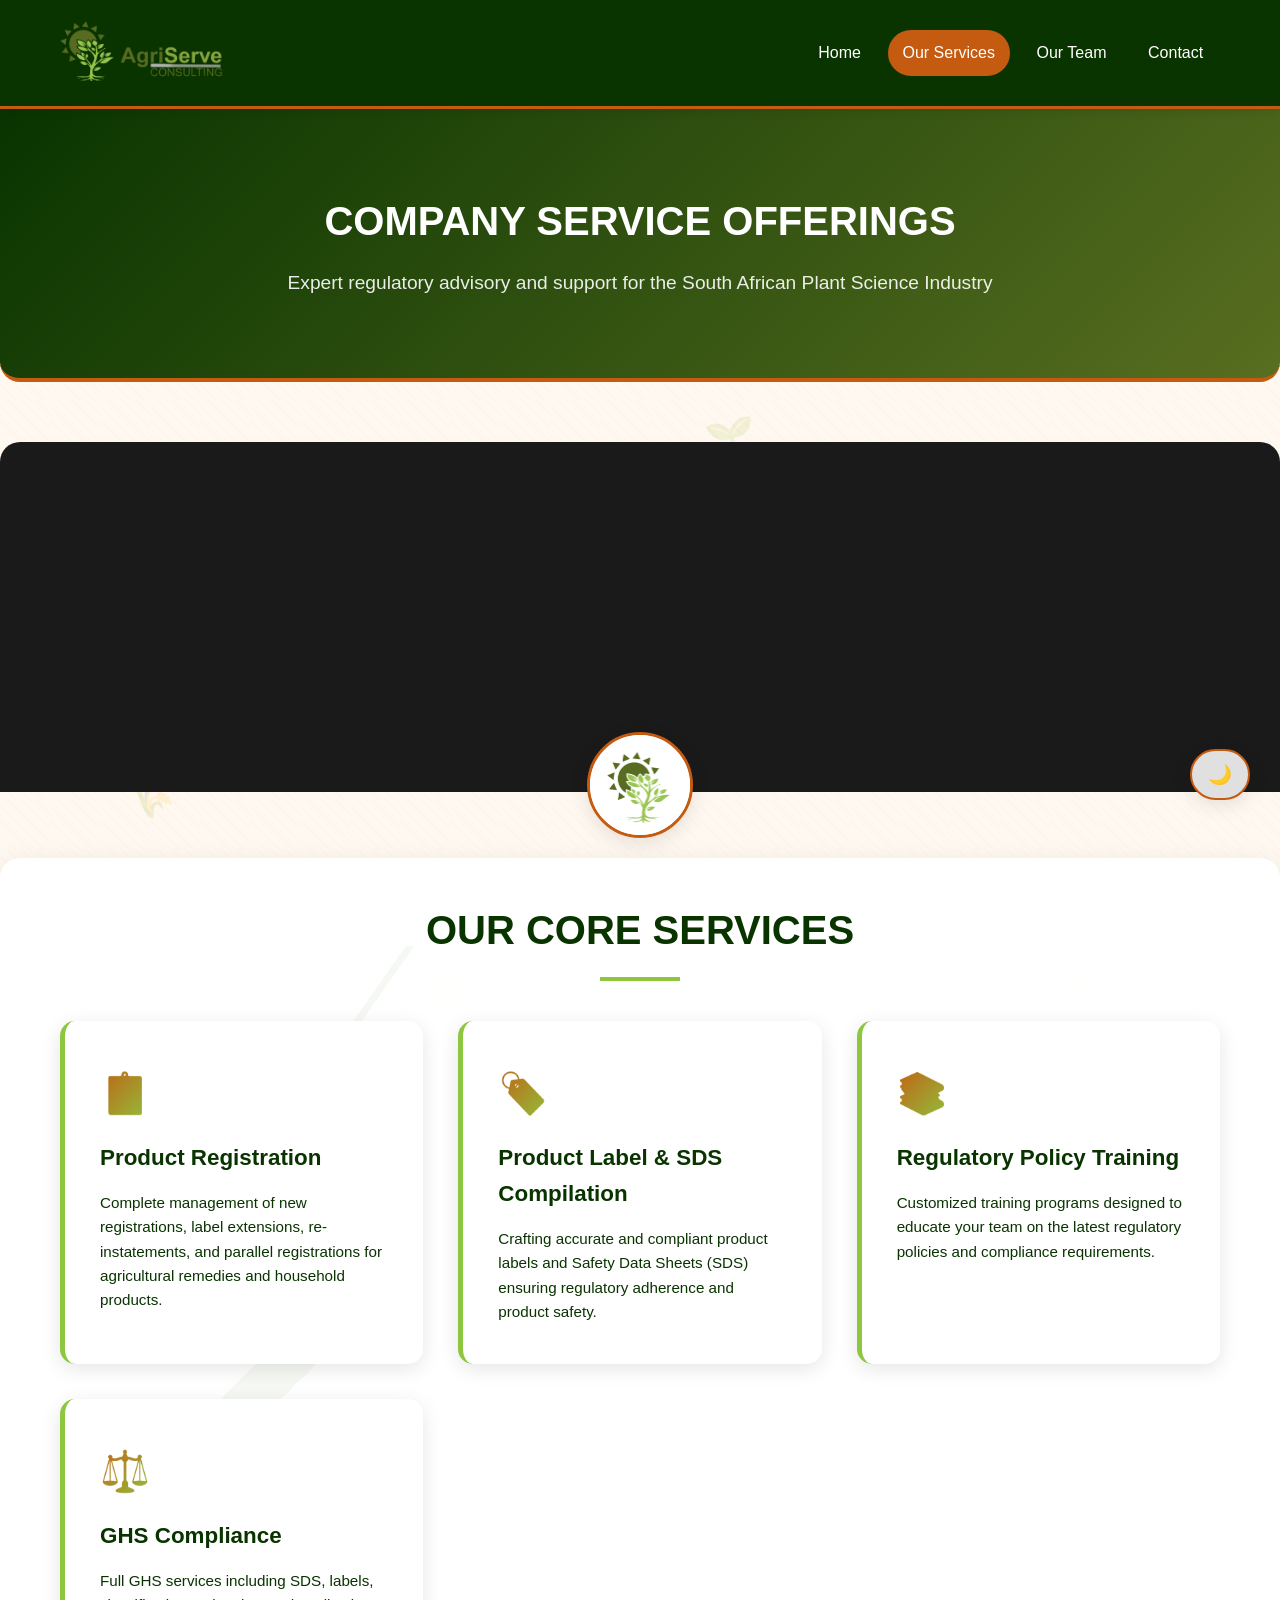
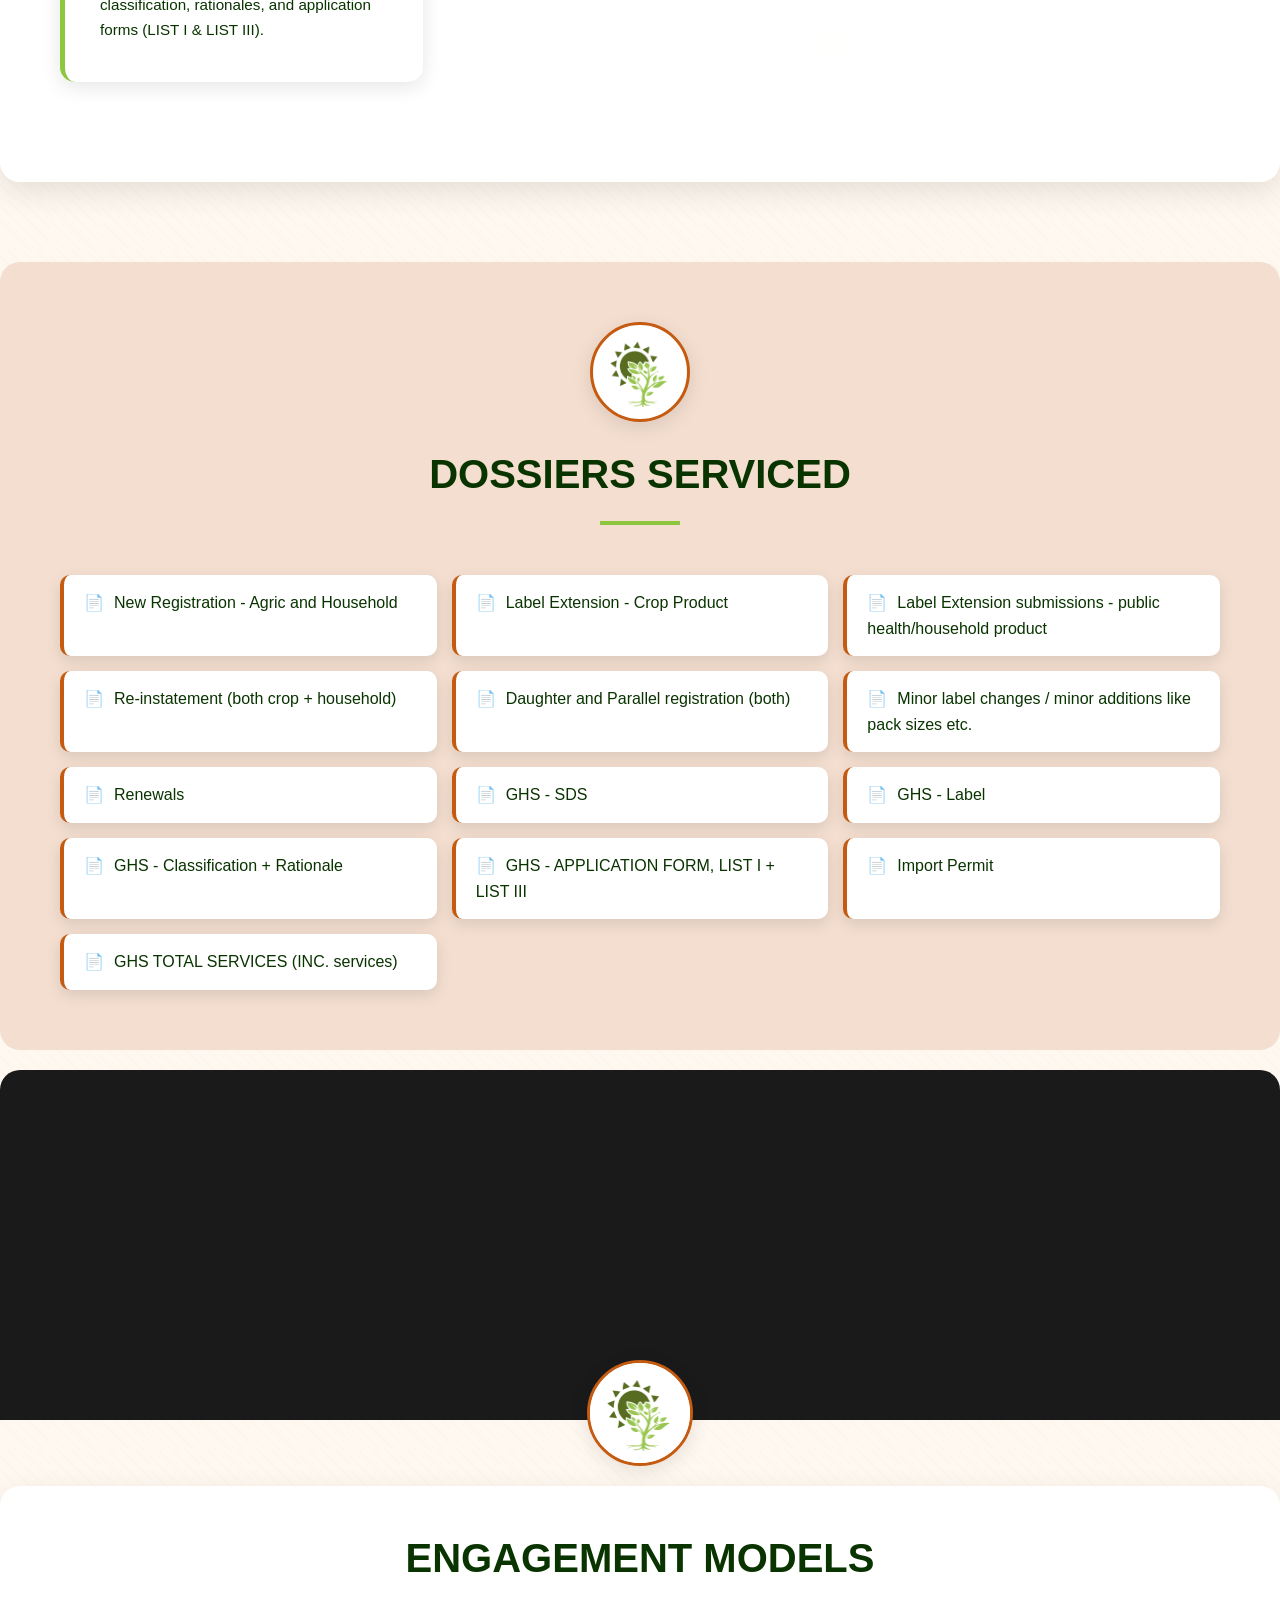
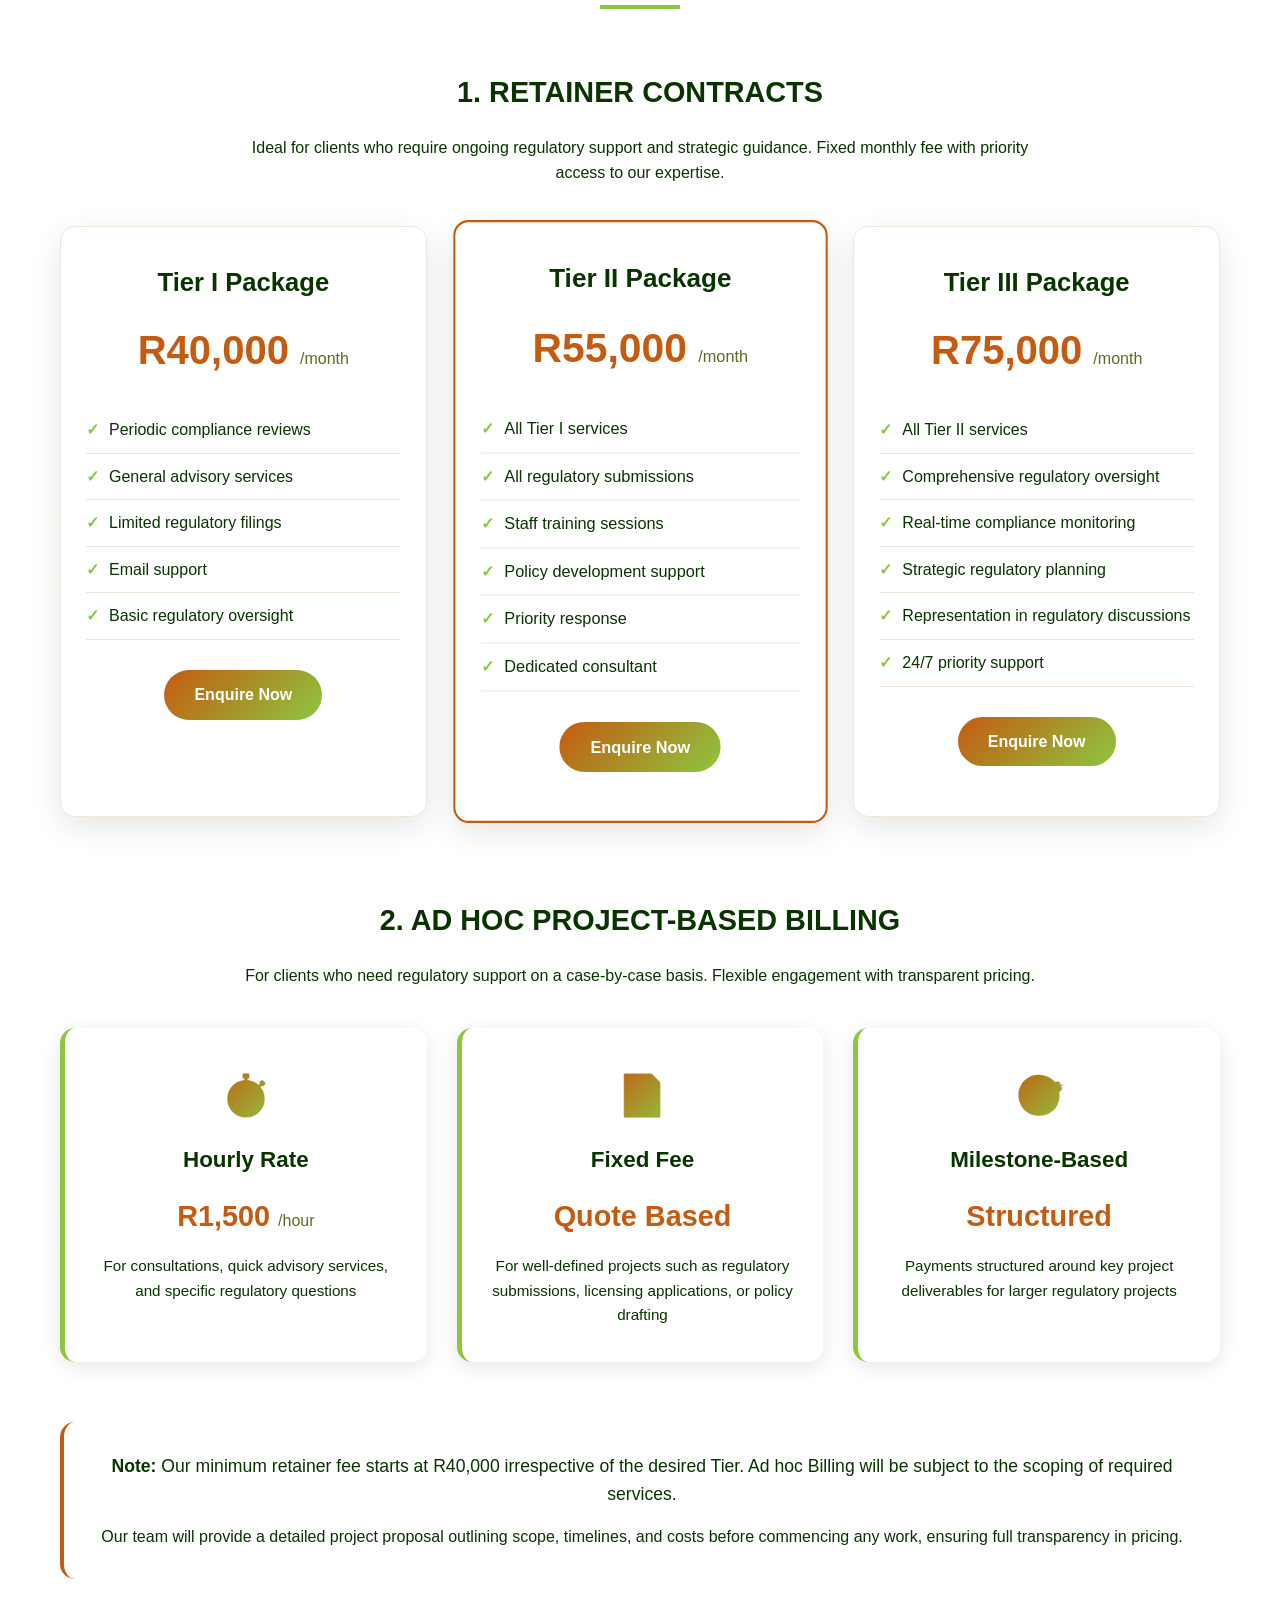
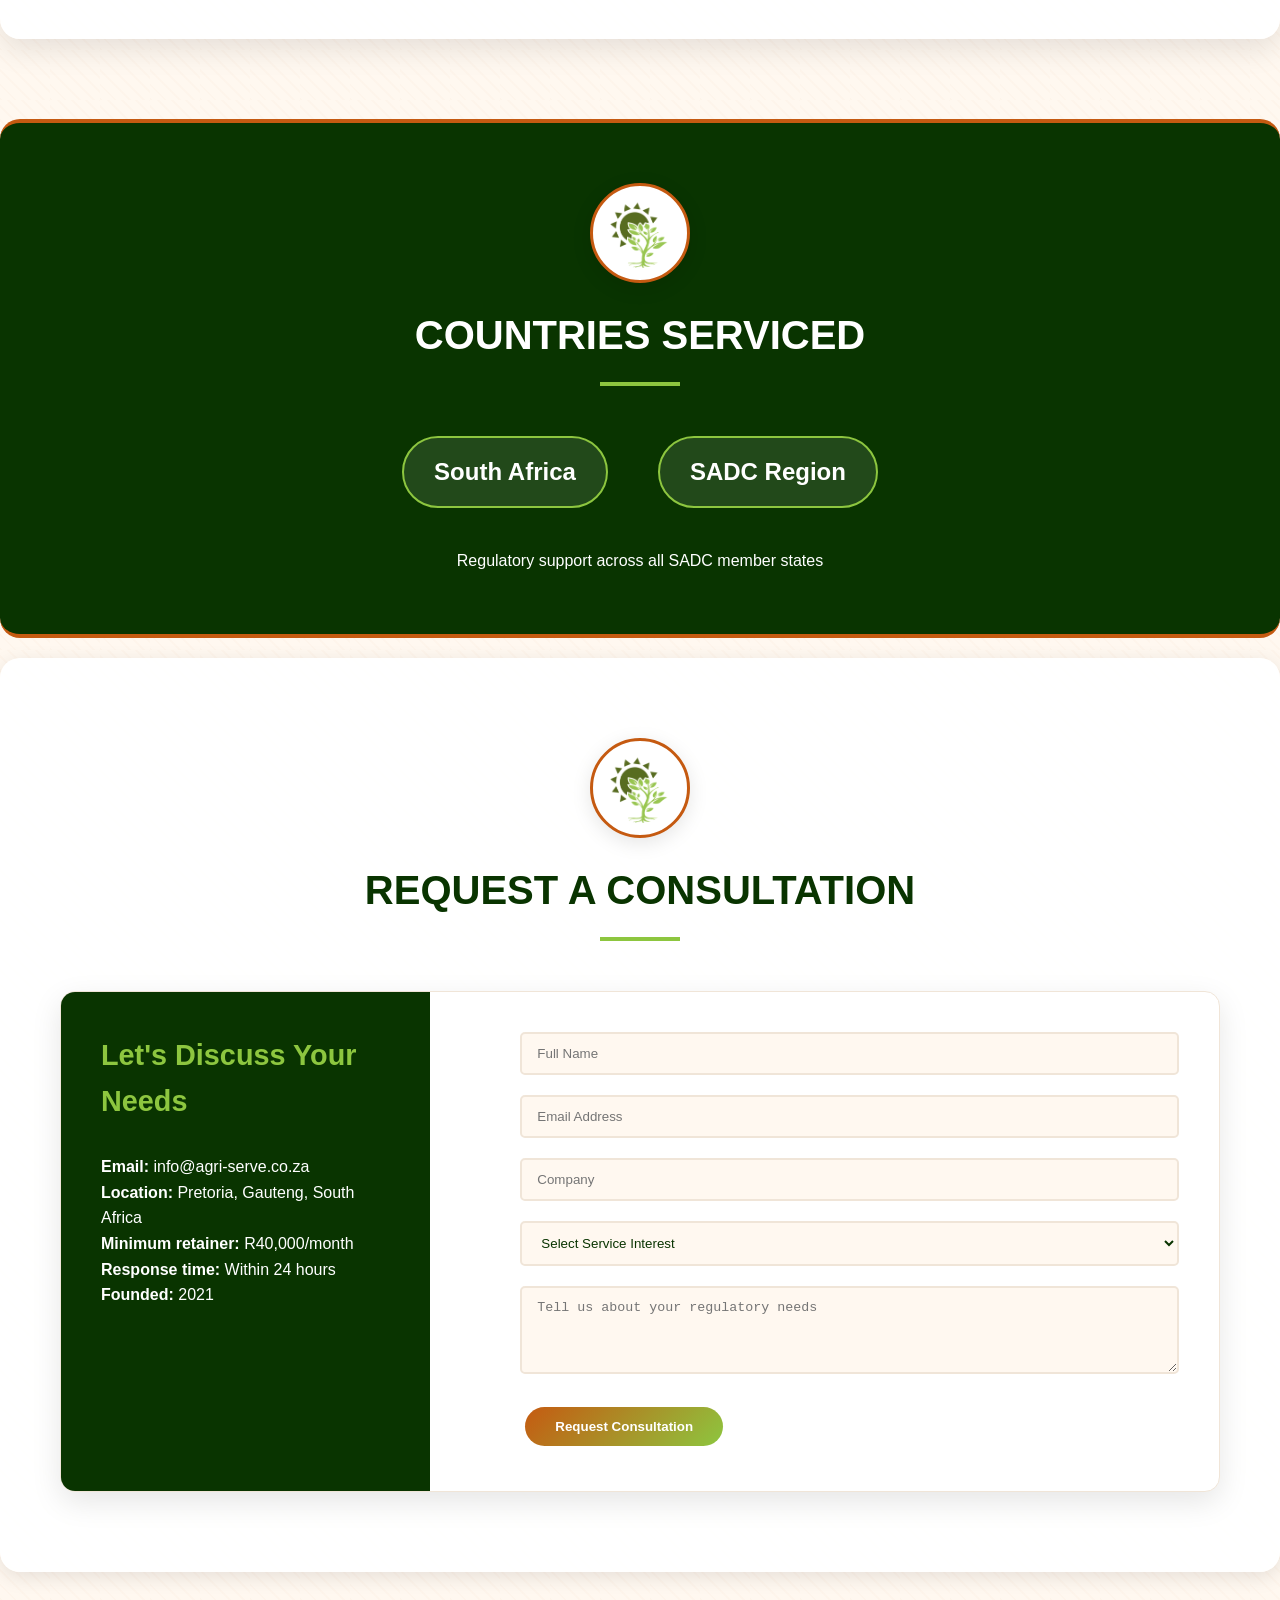
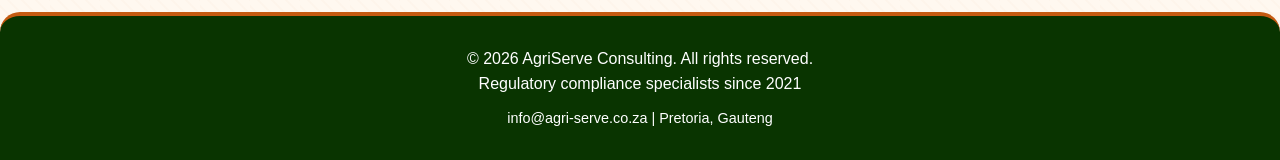
==== services.html @ b2213d3a "- Added _autoresponse field to contact forms on index.html and services.html - Clients receive immed" ====
<!DOCTYPE html>
<html lang="en">
<head>
    <meta charset="UTF-8">
    <meta name="viewport" content="width=device-width, initial-scale=1.0, maximum-scale=5.0, user-scalable=yes">
    <title>AgriServe Consulting - Regulatory Services</title>
    <link rel="stylesheet" href="style.css">
    <style>
        .pricing-card {
            background: var(--card-bg);
            border-radius: 15px;
            padding: 35px 25px;
            text-align: center;
            box-shadow: 0 10px 30px var(--shadow-color);
            transition: all 0.3s ease;
            border: 1px solid var(--border-light);
            height: 100%;
            position: relative;
            overflow: hidden;
        }
        
        .pricing-card::before {
            content: '';
            position: absolute;
            top: 0;
            left: 0;
            right: 0;
            height: 4px;
            background: linear-gradient(90deg, #C55A11, #8DC63F, #586E20);
            transform: scaleX(0);
            transition: transform 0.5s ease;
        }
        
        .pricing-card:hover {
            transform: translateY(-8px);
            box-shadow: 0 20px 40px rgba(0,0,0,0.15);
        }
        
        .pricing-card:hover::before {
            transform: scaleX(1);
        }
        
        .pricing-card.featured {
            border: 2px solid #C55A11;
            transform: scale(1.02);
        }
        
        .pricing-card h3 {
            color: var(--text-primary);
            font-size: 1.6rem;
            margin-bottom: 15px;
        }
        
        .price {
            font-size: 2.5rem;
            color: #C55A11;
            font-weight: bold;
            margin-bottom: 20px;
        }
        
        .price small {
            font-size: 1rem;
            color: var(--text-secondary);
            font-weight: normal;
        }
        
        .features {
            list-style: none;
            margin: 25px 0;
            text-align: left;
        }
        
        .features li {
            padding: 10px 0;
            border-bottom: 1px solid var(--border-light);
            color: var(--text-primary);
        }
        
        .features li:before {
            content: "✓";
            color: #8DC63F;
            font-weight: bold;
            margin-right: 10px;
        }
        
        .dossiers-container {
            background: #F3DECF;
            padding: 60px 0;
        }
        
        .dossiers-list {
            display: grid;
            grid-template-columns: repeat(auto-fit, minmax(300px, 1fr));
            gap: 15px;
            list-style: none;
            margin-top: 30px;
        }
        
        .dossiers-list li {
            padding: 15px 20px;
            background: var(--bg-card);
            color: var(--text-primary);
            border-radius: 10px;
            box-shadow: 0 5px 15px var(--shadow-color);
            border-left: 4px solid #C55A11;
            transition: all 0.3s ease;
        }
        
        .dossiers-list li:hover {
            transform: translateX(5px);
            border-left-width: 6px;
        }
        
        .dossiers-list li:before {
            content: "📄";
            margin-right: 10px;
        }
        
        @media (max-width: 768px) {
            .pricing-card.featured {
                transform: none;
                margin: 15px 0;
            }
            
            .pricing-card {
                padding: 25px 20px;
                margin-bottom: 15px;
            }
            
            .price {
                font-size: 2rem;
            }
            
            .dossiers-list {
                grid-template-columns: 1fr;
            }
            
            .dossiers-list li {
                padding: 12px 15px;
            }
        }
    </style>
</head>
<body>
    <!-- FLOATING ICONS BACKGROUND -->
    <div class="floating-icon-bg">
        <div class="floating-icon-item"></div>
        <div class="floating-icon-item"></div>
        <div class="floating-icon-item"></div>
        <div class="floating-icon-item"></div>
        <div class="floating-icon-item"></div>
        <div class="floating-icon-item"></div>
        <div class="floating-icon-item"></div>
        <div class="floating-icon-item"></div>
        <div class="floating-icon-item"></div>
        <div class="floating-icon-item"></div>
        <div class="floating-icon-item"></div>
        <div class="floating-icon-item"></div>
        <div class="floating-icon-item"></div>
        <div class="floating-icon-item"></div>
        <div class="floating-icon-item"></div>
    </div>

    <!-- Navigation Bar -->
    <nav class="navbar" id="mainNavbar">
        <div class="container">
            <div class="logo-container">
                <div class="logo-full">
                    <img src="Screenshot 2026-03-10 100855.png" alt="AgriServe Consulting Logo">
                </div>
                <div class="logo-condensed">
                    <span class="logo-text">AgriServe</span>
                </div>
            </div>
            <ul class="nav-links">
                <li><a href="index.html">Home</a></li>
                <li><a href="services.html" class="active">Our Services</a></li>
                <li><a href="index.html#team">Our Team</a></li>
                <li><a href="#contact">Contact</a></li>
            </ul>
        </div>
    </nav>

    <!-- Page Header -->
    <section class="page-header">
        <div class="container">
            <h1>COMPANY SERVICE OFFERINGS</h1>
            <p>Expert regulatory advisory and support for the South African Plant Science Industry</p>
        </div>
    </section>

    <!-- OUR CORE SERVICES Section -->
    <div class="profile-header-section">
        <div class="profile-header-image">
            <div class="header-slider-container">
                <div class="header-slide">
                    <img src="https://images.unsplash.com/photo-1586771107445-d3ca888129ff?ixlib=rb-1.2.1&auto=format&fit=crop&w=1950&q=80" alt="Agricultural research" loading="lazy">
                </div>
                <div class="header-slide">
                    <img src="https://images.unsplash.com/photo-1523348837708-15d4a09cfac2?ixlib=rb-1.2.1&auto=format&fit=crop&w=1950&q=80" alt="Crop fields" loading="lazy">
                </div>
                <div class="header-slide">
                    <img src="https://images.unsplash.com/photo-1500382017468-9049fed747ef?ixlib=rb-1.2.1&auto=format&fit=crop&w=1950&q=80" alt="Farm landscape" loading="lazy">
                </div>
                <div class="header-slide">
                    <img src="https://images.unsplash.com/photo-1464226184884-fa280b87c399?ixlib=rb-1.2.1&auto=format&fit=crop&w=1950&q=80" alt="Plant seedlings" loading="lazy">
                </div>
            </div>
        </div>
        
        <div class="profile-logo-container">
            <div class="profile-logo-wrapper">
                <img src="logo.png" alt="AgriServe Logo" class="profile-logo">
            </div>
        </div>
        
        <div class="profile-content">
            <div class="container">
                <div class="section-title-wrapper">
                    <h2>OUR CORE SERVICES</h2>
                </div>
                <div class="about-style-grid">
                    <div class="about-style-card">
                        <div class="card-icon">📋</div>
                        <h3>Product Registration</h3>
                        <p>Complete management of new registrations, label extensions, re-instatements, and parallel registrations for agricultural remedies and household products.</p>
                    </div>
                    <div class="about-style-card">
                        <div class="card-icon">🏷️</div>
                        <h3>Product Label & SDS Compilation</h3>
                        <p>Crafting accurate and compliant product labels and Safety Data Sheets (SDS) ensuring regulatory adherence and product safety.</p>
                    </div>
                    <div class="about-style-card">
                        <div class="card-icon">📚</div>
                        <h3>Regulatory Policy Training</h3>
                        <p>Customized training programs designed to educate your team on the latest regulatory policies and compliance requirements.</p>
                    </div>
                    <div class="about-style-card">
                        <div class="card-icon">⚖️</div>
                        <h3>GHS Compliance</h3>
                        <p>Full GHS services including SDS, labels, classification, rationales, and application forms (LIST I & LIST III).</p>
                    </div>
                </div>
            </div>
        </div>
    </div>

    <!-- Dossiers Serviced -->
    <section class="dossiers-container">
        <div class="container">
            <div class="section-title-wrapper">
                <img src="logo.png" alt="AgriServe Logo" class="section-logo">
                <h2 style="color: #093400;">DOSSIERS SERVICED</h2>
            </div>
            <ul class="dossiers-list">
                <li>New Registration - Agric and Household</li>
                <li>Label Extension - Crop Product</li>
                <li>Label Extension submissions - public health/household product</li>
                <li>Re-instatement (both crop + household)</li>
                <li>Daughter and Parallel registration (both)</li>
                <li>Minor label changes / minor additions like pack sizes etc.</li>
                <li>Renewals</li>
                <li>GHS - SDS</li>
                <li>GHS - Label</li>
                <li>GHS - Classification + Rationale</li>
                <li>GHS - APPLICATION FORM, LIST I + LIST III</li>
                <li>Import Permit</li>
                <li>GHS TOTAL SERVICES (INC. services)</li>
            </ul>
        </div>
    </section>

    <!-- ENGAGEMENT MODELS Section -->
    <div class="profile-header-section">
        <div class="profile-header-image">
            <div class="header-slider-container">
                <div class="header-slide">
                    <img src="https://images.unsplash.com/photo-1586771107445-d3ca888129ff?ixlib=rb-1.2.1&auto=format&fit=crop&w=1950&q=80" alt="Business meeting" loading="lazy">
                </div>
                <div class="header-slide">
                    <img src="https://images.unsplash.com/photo-1522071820081-009f0129c71c?ixlib=rb-1.2.1&auto=format&fit=crop&w=1950&q=80" alt="Team collaboration" loading="lazy">
                </div>
                <div class="header-slide">
                    <img src="https://images.unsplash.com/photo-1552664730-d307ca884978?ixlib=rb-1.2.1&auto=format&fit=crop&w=1950&q=80" alt="Business strategy" loading="lazy">
                </div>
                <div class="header-slide">
                    <img src="https://images.unsplash.com/photo-1454165804606-c3d57bc86b40?ixlib=rb-1.2.1&auto=format&fit=crop&w=1950&q=80" alt="Financial planning" loading="lazy">
                </div>
            </div>
        </div>
        
        <div class="profile-logo-container">
            <div class="profile-logo-wrapper">
                <img src="logo.png" alt="AgriServe Logo" class="profile-logo">
            </div>
        </div>
        
        <div class="profile-content">
            <div class="container">
                <div class="section-title-wrapper">
                    <h2>ENGAGEMENT MODELS</h2>
                </div>
                
                <!-- Retainer Contracts -->
                <h3 style="margin: 60px 0 20px; color: var(--text-primary); text-align: center; font-size: 1.8rem;">1. RETAINER CONTRACTS</h3>
                <p style="text-align: center; max-width: 800px; margin: 0 auto 40px; color: var(--text-primary);">Ideal for clients who require ongoing regulatory support and strategic guidance. Fixed monthly fee with priority access to our expertise.</p>
                
                <div class="pricing-grid" style="display: grid; grid-template-columns: repeat(auto-fit, minmax(300px, 1fr)); gap: 30px; margin-top: 40px;">
                    <div class="pricing-card">
                        <h3>Tier I Package</h3>
                        <div class="price">R40,000 <small>/month</small></div>
                        <ul class="features">
                            <li>Periodic compliance reviews</li>
                            <li>General advisory services</li>
                            <li>Limited regulatory filings</li>
                            <li>Email support</li>
                            <li>Basic regulatory oversight</li>
                        </ul>
                        <a href="index.html#contact" class="btn btn-primary">Enquire Now</a>
                    </div>

                    <div class="pricing-card featured">
                        <h3>Tier II Package</h3>
                        <div class="price">R55,000 <small>/month</small></div>
                        <ul class="features">
                            <li>All Tier I services</li>
                            <li>All regulatory submissions</li>
                            <li>Staff training sessions</li>
                            <li>Policy development support</li>
                            <li>Priority response</li>
                            <li>Dedicated consultant</li>
                        </ul>
                        <a href="index.html#contact" class="btn btn-primary">Enquire Now</a>
                    </div>

                    <div class="pricing-card">
                        <h3>Tier III Package</h3>
                        <div class="price">R75,000 <small>/month</small></div>
                        <ul class="features">
                            <li>All Tier II services</li>
                            <li>Comprehensive regulatory oversight</li>
                            <li>Real-time compliance monitoring</li>
                            <li>Strategic regulatory planning</li>
                            <li>Representation in regulatory discussions</li>
                            <li>24/7 priority support</li>
                        </ul>
                        <a href="index.html#contact" class="btn btn-primary">Enquire Now</a>
                    </div>
                </div>

                <!-- AD HOC SERVICES -->
                <div style="margin-top: 80px;">
                    <h3 style="margin: 40px 0 20px; color: var(--text-primary); text-align: center; font-size: 1.8rem;">2. AD HOC PROJECT-BASED BILLING</h3>
                    <p style="text-align: center; max-width: 800px; margin: 0 auto 40px; color: var(--text-primary);">For clients who need regulatory support on a case-by-case basis. Flexible engagement with transparent pricing.</p>
                    
                    <div class="ad-hoc-grid">
                        <div class="about-style-card ad-hoc-card">
                            <div class="card-icon">⏱️</div>
                            <h4>Hourly Rate</h4>
                            <p class="price">R1,500 <small>/hour</small></p>
                            <p>For consultations, quick advisory services, and specific regulatory questions</p>
                        </div>
                        <div class="about-style-card ad-hoc-card">
                            <div class="card-icon">📄</div>
                            <h4>Fixed Fee</h4>
                            <p class="price">Quote Based</p>
                            <p>For well-defined projects such as regulatory submissions, licensing applications, or policy drafting</p>
                        </div>
                        <div class="about-style-card ad-hoc-card">
                            <div class="card-icon">🎯</div>
                            <h4>Milestone-Based</h4>
                            <p class="price">Structured</p>
                            <p>Payments structured around key project deliverables for larger regulatory projects</p>
                        </div>
                    </div>
                </div>

                <!-- Important Note -->
                <div style="background: var(--bg-section-light); padding: 30px; border-radius: 15px; margin-top: 60px; text-align: center; border-left: 4px solid #C55A11;">
                    <p style="font-size: 1.1rem; color: var(--text-primary);"><strong>Note:</strong> Our minimum retainer fee starts at R40,000 irrespective of the desired Tier. Ad hoc Billing will be subject to the scoping of required services.</p>
                    <p style="margin-top: 15px; color: var(--text-primary);">Our team will provide a detailed project proposal outlining scope, timelines, and costs before commencing any work, ensuring full transparency in pricing.</p>
                </div>
            </div>
        </div>
    </div>

    <!-- Countries Serviced -->
    <section class="authorities" style="background: #093400; color: white;">
        <div class="container">
            <div class="section-title-wrapper">
                <img src="logo.png" alt="AgriServe Logo" class="section-logo">
                <h2 style="color: white;">COUNTRIES SERVICED</h2>
            </div>
            <div class="authorities-grid">
                <div class="authority-item" style="background: rgba(255,255,255,0.1); color: white;">South Africa</div>
                <div class="authority-item" style="background: rgba(255,255,255,0.1); color: white;">SADC Region</div>
            </div>
            <p style="text-align: center; margin-top: 30px;">Regulatory support across all SADC member states</p>
        </div>
    </section>

    <!-- Contact Section -->
    <section class="contact-section" id="contact">
        <div class="container">
            <div class="section-title-wrapper">
                <img src="logo.png" alt="AgriServe Logo" class="section-logo">
                <h2>REQUEST A CONSULTATION</h2>
            </div>
            <div class="contact-wrapper">
                <div class="contact-info">
                    <h3>Let's Discuss Your Needs</h3>
                    <p><strong>Email:</strong> info@agri-serve.co.za</p>
                    <p><strong>Location:</strong> Pretoria, Gauteng, South Africa</p>
                    <p><strong>Minimum retainer:</strong> R40,000/month</p>
                    <p><strong>Response time:</strong> Within 24 hours</p>
                    <p><strong>Founded:</strong> 2021</p>
                </div>
                <form class="contact-form" id="contactForm" action="https://formsubmit.co/info@agri-serve.co.za" method="POST">
                    <input type="hidden" name="_captcha" value="false">
                    <input type="hidden" name="_next" value="https://olwethu-coder.github.io/agriserve-website/thankyou.html">
                    <input type="hidden" name="_subject" value="New Consultation Request from AgriServe Website">
                    
                    <!-- AUTO-REPLY EMAIL CONFIGURATION -->
                    <input type="hidden" name="_autoresponse" value="Good day.

This email serves to confirm receipt of your business inquiry. A member of our team will be in contact with you within the next 24 hours to arrange a time to discuss the requested services.

Kind Regards
AGRISERVE CONSULTING TEAM
Email: info@agri-serve.co.za
Address: Pretoria | Gauteng
Website: www.agri-serve.co.za

AgriServe
CONSULTING">
                    
                    <div class="form-group">
                        <input type="text" name="name" id="formName" placeholder="Full Name" required>
                    </div>
                    <div class="form-group">
                        <input type="email" name="email" id="formEmail" placeholder="Email Address" required>
                    </div>
                    <div class="form-group">
                        <input type="text" name="company" id="formCompany" placeholder="Company">
                    </div>
                    <div class="form-group">
                        <select name="service" id="formService">
                            <option>Select Service Interest</option>
                            <option>Tier I Retainer (R40,000/month)</option>
                            <option>Tier II Retainer (R55,000/month)</option>
                            <option>Tier III Retainer (R75,000/month)</option>
                            <option>Ad Hoc Project</option>
                            <option>Product Registration</option>
                            <option>Label/SDS Compilation</option>
                            <option>Regulatory Training</option>
                            <option>GHS Compliance</option>
                        </select>
                    </div>
                    <div class="form-group">
                        <textarea name="message" id="formMessage" placeholder="Tell us about your regulatory needs" rows="4" required></textarea>
                    </div>
                    <button type="submit" class="btn btn-primary">Request Consultation</button>
                </form>
            </div>
        </div>
    </section>

    <!-- Footer -->
    <footer>
        <div class="container">
            <p>&copy; 2026 AgriServe Consulting. All rights reserved.</p>
            <p>Regulatory compliance specialists since 2021</p>
            <p style="margin-top: 10px; font-size: 0.9rem;">info@agri-serve.co.za | Pretoria, Gauteng</p>
        </div>
    </footer>

    <!-- Theme Toggle Button - Icon only -->
    <div class="theme-toggle">
        <button class="theme-toggle-btn" id="themeToggle">
            <span class="toggle-icon" id="themeIcon">🌙</span>
        </button>
    </div>

    <!-- Back to Top Button -->
    <button class="back-to-top" id="backToTop" aria-label="Back to top">↑</button>

    <script src="script.js"></script>
    <script>
        // Save form data to localStorage before submission
        const contactForm = document.getElementById('contactForm');
        if (contactForm) {
            contactForm.addEventListener('submit', function(e) {
                const formData = {
                    name: document.getElementById('formName')?.value || '',
                    email: document.getElementById('formEmail')?.value || '',
                    company: document.getElementById('formCompany')?.value || '',
                    service: document.getElementById('formService')?.value || '',
                    message: document.getElementById('formMessage')?.value || '',
                    timestamp: new Date().toLocaleString('en-ZA', {
                        dateStyle: 'full',
                        timeStyle: 'medium'
                    })
                };
                localStorage.setItem('submittedFormData', JSON.stringify(formData));
            });
        }
    </script>
</body>
</html>
---- style.css ----
/* Reset and Base Styles */
* {
    margin: 0;
    padding: 0;
    box-sizing: border-box;
}

html {
    -webkit-text-size-adjust: 100%;
    -webkit-font-smoothing: antialiased;
    -moz-osx-font-smoothing: grayscale;
    scroll-behavior: smooth;
}

/* ===== FLOATING ICONS BACKGROUND ===== */
.floating-icon-bg {
    position: fixed;
    top: 0;
    left: 0;
    width: 100%;
    height: 100%;
    pointer-events: none;
    z-index: 0;
    overflow: hidden;
}

@keyframes floatIcon {
    0% {
        transform: translateY(0) translateX(0) rotate(0deg);
        opacity: 0.15;
    }
    50% {
        transform: translateY(-30px) translateX(15px) rotate(10deg);
        opacity: 0.25;
    }
    100% {
        transform: translateY(0) translateX(0) rotate(0deg);
        opacity: 0.15;
    }
}

.floating-icon-item {
    position: absolute;
    font-size: 2.5rem;
    opacity: 0.15;
    pointer-events: none;
    animation: floatIcon 12s ease-in-out infinite;
}

.floating-icon-item:nth-child(1) { top: 10%; left: 5%; animation-duration: 14s; animation-delay: 0s; }
.floating-icon-item:nth-child(2) { top: 20%; left: 85%; animation-duration: 16s; animation-delay: 2s; }
.floating-icon-item:nth-child(3) { top: 35%; left: 15%; animation-duration: 18s; animation-delay: 4s; }
.floating-icon-item:nth-child(4) { top: 50%; left: 75%; animation-duration: 15s; animation-delay: 1s; }
.floating-icon-item:nth-child(5) { top: 65%; left: 25%; animation-duration: 20s; animation-delay: 3s; }
.floating-icon-item:nth-child(6) { top: 80%; left: 90%; animation-duration: 13s; animation-delay: 5s; }
.floating-icon-item:nth-child(7) { top: 15%; left: 45%; animation-duration: 17s; animation-delay: 2.5s; }
.floating-icon-item:nth-child(8) { top: 45%; left: 55%; animation-duration: 19s; animation-delay: 4.5s; }
.floating-icon-item:nth-child(9) { top: 70%; left: 35%; animation-duration: 14.5s; animation-delay: 1.5s; }
.floating-icon-item:nth-child(10) { top: 85%; left: 10%; animation-duration: 16.5s; animation-delay: 3.5s; }
.floating-icon-item:nth-child(11) { top: 5%; left: 60%; animation-duration: 18.5s; animation-delay: 5.5s; }
.floating-icon-item:nth-child(12) { top: 55%; left: 95%; animation-duration: 15.5s; animation-delay: 0.5s; }
.floating-icon-item:nth-child(13) { top: 30%; left: 40%; animation-duration: 12.5s; animation-delay: 4s; }
.floating-icon-item:nth-child(14) { top: 75%; left: 50%; animation-duration: 17.5s; animation-delay: 2s; }
.floating-icon-item:nth-child(15) { top: 12%; left: 70%; animation-duration: 19.5s; animation-delay: 3s; }

.floating-icon-item::before {
    content: "🌿";
}
.floating-icon-item:nth-child(2)::before { content: "🌾"; }
.floating-icon-item:nth-child(3)::before { content: "🍃"; }
.floating-icon-item:nth-child(4)::before { content: "🌱"; }
.floating-icon-item:nth-child(5)::before { content: "🌿"; }
.floating-icon-item:nth-child(6)::before { content: "🌾"; }
.floating-icon-item:nth-child(7)::before { content: "🍃"; }
.floating-icon-item:nth-child(8)::before { content: "🌱"; }
.floating-icon-item:nth-child(9)::before { content: "🌿"; }
.floating-icon-item:nth-child(10)::before { content: "🌾"; }
.floating-icon-item:nth-child(11)::before { content: "🍃"; }
.floating-icon-item:nth-child(12)::before { content: "🌱"; }
.floating-icon-item:nth-child(13)::before { content: "🌿"; }
.floating-icon-item:nth-child(14)::before { content: "🌾"; }
.floating-icon-item:nth-child(15)::before { content: "🍃"; }

/* ===== LIGHT MODE (DEFAULT) ===== */
:root {
    --bg-primary: #FFF8F0;
    --bg-secondary: #FFFFFF;
    --bg-card: #FFFFFF;
    --bg-section-light: rgba(255, 255, 255, 0.95);
    --bg-section-medium: rgba(245, 245, 245, 0.95);
    --text-primary: #093400;
    --text-secondary: #586E20;
    --text-light: #666666;
    --border-light: #F0E5D8;
    --border-accent: #C55A11;
    --shadow-color: rgba(0, 0, 0, 0.1);
    --overlay-light: rgba(243, 222, 207, 0.85);
    --gradient-start: #093400;
    --gradient-end: #586E20;
    --card-bg: #FFFFFF;
    --card-border: #F0E5D8;
    --flip-card-bg: linear-gradient(135deg, #093400, #586E20);
    --toggle-bg: #e0e0e0;
    --toggle-circle: #FFFFFF;
}

/* ===== DARK MODE ===== */
[data-theme="dark"] {
    --bg-primary: #1a1a1a;
    --bg-secondary: #2d2d2d;
    --bg-card: #2d2d2d;
    --bg-section-light: rgba(45, 45, 45, 0.95);
    --bg-section-medium: rgba(35, 35, 35, 0.95);
    --text-primary: #8DC63F;
    --text-secondary: #C55A11;
    --text-light: #cccccc;
    --border-light: #404040;
    --border-accent: #8DC63F;
    --shadow-color: rgba(0, 0, 0, 0.3);
    --overlay-light: rgba(26, 26, 26, 0.9);
    --gradient-start: #2d2d2d;
    --gradient-end: #404040;
    --card-bg: #2d2d2d;
    --card-border: #404040;
    --flip-card-bg: linear-gradient(135deg, #2d2d2d, #404040);
    --toggle-bg: #C55A11;
    --toggle-circle: #093400;
}

body {
    font-family: 'Segoe UI', Tahoma, Geneva, Verdana, sans-serif;
    line-height: 1.6;
    color: var(--text-primary);
    position: relative;
    background-color: var(--bg-primary);
    animation: pageLoad 0.5s ease;
    transition: background-color 0.3s ease, color 0.3s ease;
    
    /* Subtle Geometric Pattern Overlay */
    background-image: 
        linear-gradient(135deg, transparent 45%, #586E20 45%, #586E20 55%, transparent 55%),
        linear-gradient(125deg, transparent 47%, #586E20 47%, #586E20 49%, transparent 49%),
        radial-gradient(circle at 20% 30%, rgba(141, 198, 63, 0.1) 15px, transparent 15px),
        radial-gradient(circle at 30% 25%, rgba(159, 215, 204, 0.08) 12px, transparent 12px),
        radial-gradient(circle at 40% 20%, rgba(186, 239, 113, 0.07) 18px, transparent 18px),
        radial-gradient(circle at 50% 15%, rgba(141, 198, 63, 0.06) 14px, transparent 14px),
        radial-gradient(circle at 70% 30%, rgba(159, 215, 204, 0.08) 16px, transparent 16px),
        radial-gradient(circle at 80% 25%, rgba(186, 239, 113, 0.07) 13px, transparent 13px),
        radial-gradient(circle at 90% 20%, rgba(141, 198, 63, 0.1) 15px, transparent 15px),
        
        repeating-linear-gradient(
            45deg,
            rgba(197, 90, 17, 0.02) 0px,
            rgba(197, 90, 17, 0.02) 2px,
            transparent 2px,
            transparent 10px
        );
    
    background-size: 
        300px 300px, 250px 250px,
        30px 30px, 24px 24px, 36px 36px, 28px 28px,
        32px 32px, 26px 26px, 30px 30px,
        50px 50px;
    
    background-repeat: no-repeat, no-repeat, no-repeat, no-repeat, no-repeat, no-repeat, no-repeat, no-repeat, no-repeat, repeat;
    background-position: 
        10% 20%, 20% 15%,
        15% 25%, 25% 20%, 35% 15%, 45% 10%,
        65% 25%, 75% 20%, 85% 15%,
        0 0;
}

/* Dark mode background adjustment */
[data-theme="dark"] body {
    background-image: 
        linear-gradient(135deg, transparent 45%, #8DC63F 45%, #8DC63F 55%, transparent 55%),
        linear-gradient(125deg, transparent 47%, #8DC63F 47%, #8DC63F 49%, transparent 49%),
        radial-gradient(circle at 20% 30%, rgba(141, 198, 63, 0.15) 15px, transparent 15px),
        radial-gradient(circle at 30% 25%, rgba(197, 90, 17, 0.12) 12px, transparent 12px),
        radial-gradient(circle at 40% 20%, rgba(141, 198, 63, 0.1) 18px, transparent 18px),
        radial-gradient(circle at 50% 15%, rgba(197, 90, 17, 0.08) 14px, transparent 14px),
        radial-gradient(circle at 70% 30%, rgba(141, 198, 63, 0.12) 16px, transparent 16px),
        radial-gradient(circle at 80% 25%, rgba(197, 90, 17, 0.1) 13px, transparent 13px),
        radial-gradient(circle at 90% 20%, rgba(141, 198, 63, 0.15) 15px, transparent 15px),
        
        repeating-linear-gradient(
            45deg,
            rgba(141, 198, 63, 0.05) 0px,
            rgba(141, 198, 63, 0.05) 2px,
            transparent 2px,
            transparent 10px
        );
}

.container {
    max-width: 1200px;
    margin: 0 auto;
    padding: 0 20px;
    position: relative;
    z-index: 2;
}

/* ===== ALL SECTIONS HAVE BACKGROUNDS ===== */
section, .profile-header-section, .profile-content {
    position: relative;
    z-index: 2;
}

/* Hero Section */
.hero {
    background: linear-gradient(rgba(9, 52, 0, 0.85), rgba(88, 110, 32, 0.85)), url('https://images.unsplash.com/photo-1586771107445-d3ca888129ff?ixlib=rb-1.2.1&auto=format&fit=crop&w=1950&q=80');
    background-size: cover;
    background-position: center;
    color: white;
    text-align: center;
    padding: 120px 0;
    position: relative;
    border-bottom: 4px solid #C55A11;
    margin-bottom: 0 !important;
    border-radius: 0 0 20px 20px;
    overflow: hidden;
    min-height: 500px;
    display: flex;
    align-items: center;
    z-index: 2;
}

/* About Section */
.about {
    padding: 80px 0;
    background: linear-gradient(135deg, rgba(255, 255, 255, 0.95), rgba(245, 245, 245, 0.95));
    border-radius: 20px;
    margin: 20px 0;
    box-shadow: 0 5px 20px var(--shadow-color);
}

/* Why Choose / Membership Section */
.why-choose {
    padding: 80px 0;
    background: rgba(255, 255, 255, 0.9);
    border-radius: 20px;
    margin: 20px 0;
    box-shadow: 0 5px 20px var(--shadow-color);
}

/* Services Section */
.services {
    padding: 80px 0;
    background: rgba(255, 255, 255, 0.9);
    border-radius: 20px;
    margin: 20px 0;
    box-shadow: 0 5px 20px var(--shadow-color);
}

/* Team Section */
.team {
    padding: 80px 0;
    background: rgba(255, 255, 255, 0.9);
    border-radius: 20px;
    margin: 20px 0;
    box-shadow: 0 5px 20px var(--shadow-color);
}

/* Authorities Section */
.authorities {
    padding: 60px 0;
    background: #093400;
    color: white;
    position: relative;
    z-index: 1;
    border-top: 4px solid #C55A11;
    border-bottom: 4px solid #C55A11;
    border-radius: 20px;
    margin: 20px 0;
}

/* Countries Section */
.countries-section {
    padding: 60px 0;
    background: rgba(255, 255, 255, 0.9);
    border-radius: 20px;
    margin: 20px 0;
    box-shadow: 0 5px 20px var(--shadow-color);
    text-align: center;
    overflow: hidden;
}

/* Contact Section */
.contact-section {
    padding: 80px 0;
    background: rgba(255, 255, 255, 0.9);
    border-radius: 20px;
    margin: 20px 0 40px;
    box-shadow: 0 5px 20px var(--shadow-color);
}

/* Profile Header Section (Twitter-style overlap) */
.profile-header-section {
    position: relative;
    margin: 0 0 80px 0;
    width: 100%;
    background: transparent;
}

.profile-header-image {
    width: 100%;
    height: 350px;
    position: relative;
    overflow: hidden;
    background: #1a1a1a;
    border-radius: 20px 20px 0 0;
}

.profile-content {
    background: rgba(255, 255, 255, 0.95);
    border-radius: 20px;
    margin-top: 20px;
    padding: 20px 0 60px 0;
    box-shadow: 0 10px 30px var(--shadow-color);
}

/* Dossiers Container */
.dossiers-container {
    background: #F3DECF;
    padding: 60px 0;
    margin: 20px 0;
    border-radius: 20px;
}

/* Pricing Table */
.pricing-table {
    background: transparent;
}

/* ===== THEME TOGGLE BUTTON ===== */
.theme-toggle {
    position: fixed;
    bottom: 100px;
    right: 30px;
    z-index: 1000;
    display: flex;
    align-items: center;
    justify-content: center;
}

.theme-toggle-btn {
    background: var(--toggle-bg);
    border: none;
    border-radius: 50px;
    padding: 12px 16px;
    cursor: pointer;
    display: flex;
    align-items: center;
    justify-content: center;
    box-shadow: 0 5px 20px var(--shadow-color);
    transition: all 0.3s ease;
    border: 2px solid var(--border-accent);
}

.theme-toggle-btn:hover {
    transform: translateY(-3px);
    box-shadow: 0 10px 25px var(--shadow-color);
}

.theme-toggle-btn .toggle-icon {
    font-size: 1.2rem;
    transition: transform 0.3s ease;
}

.theme-toggle-btn:hover .toggle-icon {
    transform: rotate(15deg);
}

/* ===== BACK TO TOP BUTTON ===== */
.back-to-top {
    position: fixed;
    bottom: 30px;
    right: 30px;
    background: #C55A11;
    color: white;
    width: 50px;
    height: 50px;
    border-radius: 50%;
    display: flex;
    align-items: center;
    justify-content: center;
    font-size: 24px;
    cursor: pointer;
    border: none;
    box-shadow: 0 5px 20px rgba(0,0,0,0.2);
    transition: all 0.3s ease;
    z-index: 999;
    opacity: 0;
    visibility: hidden;
    transform: translateY(20px);
    border: 2px solid white;
}

.back-to-top.show {
    opacity: 1;
    visibility: visible;
    transform: translateY(0);
}

.back-to-top:hover {
    background: #8DC63F;
    transform: translateY(-5px) scale(1.1);
    box-shadow: 0 10px 25px rgba(0,0,0,0.3);
}

.back-to-top:active {
    transform: translateY(0) scale(0.95);
}

/* ===== ANIMATIONS ===== */
@keyframes pageLoad {
    0% {
        opacity: 0;
        transform: scale(0.98);
    }
    100% {
        opacity: 1;
        transform: scale(1);
    }
}

@keyframes float {
    0% { transform: translateY(0px); }
    50% { transform: translateY(-5px); }
    100% { transform: translateY(0px); }
}

.section-logo {
    animation: float 4s ease-in-out infinite;
}

/* ===== PULSE EFFECT ===== */
@keyframes pulse {
    0% { box-shadow: 0 0 0 0 rgba(197, 90, 17, 0.4); }
    70% { box-shadow: 0 0 0 10px rgba(197, 90, 17, 0); }
    100% { box-shadow: 0 0 0 0 rgba(197, 90, 17, 0); }
}

.btn-primary {
    animation: pulse 2s infinite;
    position: relative;
    z-index: 1;
}

.btn-primary:hover {
    animation: none;
}

/* ===== GRADIENT BORDER ===== */
@keyframes borderGlow {
    0% {
        border-color: #C55A11;
        box-shadow: 0 0 5px rgba(197, 90, 17, 0.3);
    }
    25% {
        border-color: #8DC63F;
        box-shadow: 0 0 15px rgba(141, 198, 63, 0.4);
    }
    50% {
        border-color: #586E20;
        box-shadow: 0 0 20px rgba(88, 110, 32, 0.5);
    }
    75% {
        border-color: #9FD7CC;
        box-shadow: 0 0 15px rgba(159, 215, 204, 0.4);
    }
    100% {
        border-color: #C55A11;
        box-shadow: 0 0 5px rgba(197, 90, 17, 0.3);
    }
}

.authority-item {
    animation: borderGlow 8s infinite;
}

.nav-links a {
    animation: borderGlow 8s infinite;
    border: 2px solid transparent;
    border-radius: 30px;
    padding: 0.6rem 1.2rem;
    margin: 0 2px;
    transition: all 0.3s ease;
}

.nav-links a.active {
    background-color: #C55A11;
    color: white;
    border-color: #C55A11;
    animation: borderGlow 4s infinite;
}

.nav-links a:hover {
    transform: translateY(-3px);
    box-shadow: 0 5px 15px rgba(0,0,0,0.2);
}

.btn-secondary {
    animation: borderGlow 6s infinite;
    border-width: 2px;
    border-style: solid;
    border-color: #8DC63F;
    background-color: transparent;
    color: white;
    transition: all 0.3s ease;
}

.btn-secondary:hover {
    background-color: #8DC63F;
    color: #093400;
    transform: translateY(-3px) scale(1.05);
    animation: none;
    border-color: #8DC63F;
}

.btn-primary {
    animation: pulse 2s infinite, borderGlow 6s infinite;
    border: 2px solid transparent;
}

.btn-primary:hover {
    animation: none;
}

/* ===== BUTTON STYLES ===== */
.btn {
    display: inline-block;
    padding: 12px 30px;
    text-decoration: none;
    border-radius: 50px;
    font-weight: 600;
    cursor: pointer;
    border: none;
    transition: all 0.3s ease;
    margin: 5px;
    position: relative;
    overflow: hidden;
    -webkit-tap-highlight-color: transparent;
}

/* Primary button */
.btn-primary {
    background: linear-gradient(135deg, #C55A11, #8DC63F);
    color: white;
    animation: pulse 2s infinite;
}

.btn-primary:hover {
    background: linear-gradient(135deg, #8DC63F, #C55A11);
    transform: translateY(-3px) scale(1.05);
    box-shadow: 0 10px 20px rgba(197, 90, 17, 0.3);
    animation: none;
}

/* Secondary button */
.btn-secondary {
    background-color: transparent;
    color: white;
    border: 2px solid #8DC63F;
    animation: borderGlow 6s infinite;
}

.btn-secondary:hover {
    background-color: #8DC63F;
    color: #093400;
    transform: translateY(-3px) scale(1.05);
    animation: none;
    border-color: #8DC63F;
}

/* ===== HERO SLIDER ===== */
@keyframes seamlessDissolve {
    0% {
        opacity: 1;
        transform: scale(1);
    }
    20% {
        opacity: 1;
        transform: scale(1.05);
    }
    25% {
        opacity: 1;
        transform: scale(1.05);
    }
    45% {
        opacity: 0;
        transform: scale(1.08);
    }
    50% {
        opacity: 0;
        transform: scale(1.08);
    }
    55% {
        opacity: 1;
        transform: scale(1.05);
    }
    75% {
        opacity: 1;
        transform: scale(1.05);
    }
    80% {
        opacity: 1;
        transform: scale(1);
    }
    100% {
        opacity: 1;
        transform: scale(1);
    }
}

.hero-slider-container {
    position: absolute;
    top: 0;
    left: 0;
    width: 100%;
    height: 100%;
    overflow: hidden;
    z-index: 0;
}

.hero-slide {
    position: absolute;
    top: 0;
    left: 0;
    width: 100%;
    height: 100%;
    opacity: 0;
    animation: seamlessDissolve 20s infinite;
    overflow: hidden;
}

.hero-slide:nth-child(1) { animation-delay: 0s; }
.hero-slide:nth-child(2) { animation-delay: 5s; }
.hero-slide:nth-child(3) { animation-delay: 10s; }
.hero-slide:nth-child(4) { animation-delay: 15s; }

.hero-slide img {
    width: 100%;
    height: 100%;
    object-fit: cover;
}

.hero-slide::after {
    content: '';
    position: absolute;
    top: 0;
    left: 0;
    width: 100%;
    height: 100%;
    background: linear-gradient(rgba(9, 52, 0, 0.6), rgba(88, 110, 32, 0.6));
    pointer-events: none;
}

.hero-slider-container::before,
.hero-slider-container::after {
    content: '';
    position: absolute;
    top: 0;
    bottom: 0;
    width: 200px;
    z-index: 2;
    pointer-events: none;
}

.hero-slider-container::before {
    left: 0;
    background: linear-gradient(to right, var(--gradient-start), transparent);
}

.hero-slider-container::after {
    right: 0;
    background: linear-gradient(to left, var(--gradient-start), transparent);
}

.hero:hover .hero-slide,
.hero:hover .hero-slide img {
    animation-play-state: paused;
}

/* ===== TWITTER-STYLE PROFILE OVERLAP ===== */
.profile-header-section {
    position: relative;
    margin: 0 0 80px 0;
    width: 100%;
}

.profile-header-image {
    width: 100%;
    height: 350px;
    position: relative;
    overflow: hidden;
    background: #1a1a1a;
    border-radius: 20px 20px 0 0;
}

.header-slider-container {
    position: relative;
    width: 100%;
    height: 100%;
    overflow: hidden;
}

.header-slide {
    position: absolute;
    top: 0;
    left: 0;
    width: 100%;
    height: 100%;
    opacity: 0;
    animation: seamlessDissolve 20s infinite;
    overflow: hidden;
}

.header-slide:nth-child(1) { animation-delay: 0s; }
.header-slide:nth-child(2) { animation-delay: 5s; }
.header-slide:nth-child(3) { animation-delay: 10s; }
.header-slide:nth-child(4) { animation-delay: 15s; }

.header-slide img {
    width: 100%;
    height: 100%;
    object-fit: cover;
}

.profile-logo-container {
    display: flex;
    justify-content: center;
    margin-top: -60px;
    position: relative;
    z-index: 10;
}

.profile-logo-wrapper {
    background: var(--bg-card);
    border-radius: 50%;
    padding: 0;
    box-shadow: 0 5px 20px var(--shadow-color);
    border: 3px solid var(--border-accent);
    display: inline-block;
}

.profile-logo {
    width: 100px;
    height: 100px;
    object-fit: contain;
    border-radius: 50%;
    background: white;
    padding: 12px;
    transition: transform 0.3s ease;
    display: block;
}

.profile-logo:hover {
    transform: scale(1.05);
}

.profile-content {
    background: rgba(255, 255, 255, 0.95);
    border-radius: 20px;
    margin-top: 20px;
    padding: 20px 0 60px 0;
    box-shadow: 0 10px 30px var(--shadow-color);
}

.profile-content .section-title-wrapper {
    margin-bottom: 30px;
}

.profile-content .section-title-wrapper h2 {
    margin-top: 20px;
}

/* ===== 3D FLIP CARD ===== */
.flip-card {
    background-color: transparent;
    width: 100%;
    height: 300px;
    perspective: 2000px;
    margin: 30px 0;
    cursor: pointer;
    -webkit-tap-highlight-color: transparent;
}

.flip-card-inner {
    position: relative;
    width: 100%;
    height: 100%;
    text-align: center;
    transition: transform 1.2s cubic-bezier(0.4, 0, 0.2, 1);
    transform-style: preserve-3d;
    border-radius: 15px;
}

.flip-card:hover .flip-card-inner,
.flip-card:focus .flip-card-inner {
    transform: rotateY(180deg) rotateX(10deg);
}

.flip-card-front, .flip-card-back {
    position: absolute;
    width: 100%;
    height: 100%;
    backface-visibility: hidden;
    border-radius: 15px;
    overflow: hidden;
}

.flip-card-front {
    background-color: #bbb;
    color: black;
}

.flip-card-front img {
    width: 100%;
    height: 100%;
    object-fit: cover;
}

.flip-card-back {
    background: var(--flip-card-bg);
    color: white;
    transform: rotateY(180deg);
    display: flex;
    flex-direction: column;
    justify-content: center;
    align-items: center;
    padding: 30px;
    border: 3px solid var(--border-accent);
}

.flip-card-back h3 {
    font-size: 2rem;
    margin-bottom: 20px;
    color: #8DC63F;
}

.flip-card-back p {
    font-size: 1.1rem;
    line-height: 1.6;
}

/* ===== TYPING EFFECT ===== */
@keyframes typing {
    from { width: 0; }
    to { width: 100%; }
}

@keyframes blink {
    50% { border-color: transparent; }
}

/* ===== SCROLL REVEAL ===== */
@keyframes slideInOnScroll {
    from {
        opacity: 0;
        transform: translateY(50px);
    }
    to {
        opacity: 1;
        transform: translateY(0);
    }
}

.feature-card,
.service-card,
.team-card,
.about-text,
.about-mission,
.contact-wrapper,
.section-image,
.flip-card,
.about-style-card {
    opacity: 0;
    animation: slideInOnScroll 0.8s ease forwards;
}

/* ===== NAVBAR ===== */
.navbar {
    background: #093400;
    color: white;
    padding: 0.8rem 0;
    position: sticky;
    top: 0;
    z-index: 100;
    box-shadow: 0 2px 10px rgba(0,0,0,0.1);
    border-bottom: 3px solid #C55A11;
    transition: all 0.3s ease;
}

.navbar .container {
    display: flex;
    justify-content: space-between;
    align-items: center;
    min-height: 80px;
}

.navbar.scrolled {
    padding: 0.5rem 0;
    box-shadow: 0 4px 10px rgba(0,0,0,0.15);
    background: rgba(9, 52, 0, 0.95);
    backdrop-filter: blur(5px);
}

.logo-container {
    display: flex;
    align-items: center;
    height: 70px;
    position: relative;
    max-width: 400px;
}

.logo-full {
    display: block;
    transition: opacity 0.3s ease;
    width: 100%;
}

.logo-full img {
    height: 65px;
    width: auto;
    max-width: 300px;
    object-fit: contain;
}

.logo-condensed {
    display: none;
    transition: opacity 0.3s ease;
}

.logo-condensed .logo-text {
    color: white;
    font-size: 2rem;
    font-weight: 700;
    letter-spacing: 1px;
    white-space: nowrap;
}

.navbar.scrolled .logo-full {
    display: none;
}

.navbar.scrolled .logo-condensed {
    display: block;
}

.nav-links {
    display: flex;
    list-style: none;
    gap: 0.5rem;
    margin: 0;
    padding: 0;
}

.nav-links a {
    color: white;
    text-decoration: none;
    padding: 0.5rem 0.8rem;
    border-radius: 30px;
    transition: all 0.3s;
    font-weight: 500;
    font-size: 1rem;
    white-space: nowrap;
    border: 2px solid transparent;
    animation: borderGlow 8s infinite;
    display: inline-block;
}

.nav-links a:hover {
    transform: translateY(-2px);
    background-color: rgba(141, 198, 63, 0.2);
}

.nav-links a.active {
    background-color: #C55A11;
    color: white;
    border-color: #C55A11;
    animation: borderGlow 4s infinite;
}

/* ===== SECTION TITLE ===== */
.section-title-wrapper {
    text-align: center;
    margin-bottom: 50px;
}

.section-logo {
    width: 100px;
    height: 100px;
    margin: 0 auto 20px;
    display: block;
    object-fit: contain;
    border-radius: 50%;
    background: white;
    padding: 12px;
    border: 3px solid var(--border-accent);
    box-shadow: 0 5px 20px var(--shadow-color);
    transition: transform 0.3s ease;
    animation: float 4s ease-in-out infinite;
}

.section-logo:hover {
    transform: rotate(5deg) scale(1.05);
}

.section-title-wrapper h2 {
    color: var(--text-primary);
    font-size: 2.5rem;
    position: relative;
    margin-bottom: 15px;
}

.section-title-wrapper h2:after {
    content: '';
    display: block;
    width: 80px;
    height: 4px;
    background: #8DC63F;
    margin: 15px auto 0;
    transition: width 0.3s ease;
}

/* ===== HERO SECTION ===== */
.hero {
    color: white;
    text-align: center;
    padding: 120px 0;
    position: relative;
    border-bottom: 4px solid #C55A11;
    margin-bottom: 0 !important;
    border-radius: 0 0 20px 20px;
    overflow: hidden;
    min-height: 500px;
    display: flex;
    align-items: center;
    background: linear-gradient(rgba(9, 52, 0, 0.85), rgba(88, 110, 32, 0.85)), url('https://images.unsplash.com/photo-1586771107445-d3ca888129ff?ixlib=rb-1.2.1&auto=format&fit=crop&w=1950&q=80');
    background-size: cover;
    background-position: center;
}

.hero .container {
    width: 100%;
    position: relative;
    z-index: 3;
}

.hero-content {
    display: flex;
    flex-direction: column;
    align-items: center;
    justify-content: center;
    width: 100%;
}

.hero h1 {
    font-size: 3.5rem;
    margin-bottom: 1.5rem;
    text-shadow: 2px 2px 4px rgba(0,0,0,0.3);
    position: relative;
    z-index: 3;
    width: 100%;
}

.hero .typing-wrapper {
    height: 80px;
    display: flex;
    align-items: center;
    justify-content: center;
    margin-bottom: 2rem;
    width: 100%;
    position: relative;
    z-index: 3;
}

.hero p {
    font-size: 1.4rem;
    color: white;
    text-shadow: 1px 1px 2px rgba(0,0,0,0.3);
    max-width: 900px;
    margin: 0 auto;
    position: relative;
    z-index: 3;
    overflow: hidden;
    white-space: nowrap;
    letter-spacing: 0.05em;
    border-right: 2px solid #8DC63F;
    display: inline-block;
    padding: 0 5px;
    animation: 
        typing 4s steps(55, end) forwards,
        blink 0.75s step-end 6;
    line-height: 1.4;
}

.hero .button-wrapper {
    height: auto;
    display: flex;
    align-items: center;
    justify-content: center;
    gap: 1rem;
    width: 100%;
    margin-top: 1rem;
    flex-wrap: wrap;
    position: relative;
    z-index: 3;
}

/* ===== ABOUT SECTION ===== */
.about {
    padding: 80px 0;
    background: linear-gradient(135deg, rgba(255, 255, 255, 0.95), rgba(245, 245, 245, 0.95));
    border-radius: 20px;
    margin: 20px 0;
    box-shadow: 0 5px 20px var(--shadow-color);
}

.about-content {
    display: grid;
    grid-template-columns: 1fr 1fr;
    gap: 50px;
    align-items: center;
}

.about-text {
    font-size: 1.1rem;
    background: var(--bg-card);
    padding: 40px;
    border-radius: 15px;
    box-shadow: 0 5px 20px var(--shadow-color);
    border-left: 5px solid #8DC63F;
}

.about-image-container {
    width: 100%;
    height: auto;
    border-radius: 15px;
    overflow: hidden;
    box-shadow: 0 15px 30px var(--shadow-color);
}

.about-image {
    width: 100%;
    height: 400px;
    object-fit: cover;
    display: block;
    border-radius: 15px;
    border: 4px solid white;
    transition: transform 0.3s ease;
}

.about-image:hover {
    transform: scale(1.02);
}

.highlight {
    background: #093400;
    color: white;
    padding: 20px;
    border-radius: 10px;
    margin-top: 20px;
    font-weight: 500;
    border-left: 5px solid #C55A11;
}

.about-mission {
    background: var(--bg-card);
    padding: 40px;
    border-radius: 15px;
    box-shadow: 0 5px 20px var(--shadow-color);
    border-left: 5px solid #C55A11;
}

/* ===== ABOUT US STYLING FOR ALL SECTIONS ===== */
.about-style-grid {
    display: grid;
    grid-template-columns: repeat(auto-fit, minmax(300px, 1fr));
    gap: 30px;
    margin: 40px 0;
}

.about-style-card {
    background: var(--bg-card);
    border-radius: 15px;
    padding: 35px 30px;
    box-shadow: 0 5px 20px var(--shadow-color);
    border-left: 5px solid #8DC63F;
    transition: all 0.3s ease;
    height: 100%;
}

.about-style-card:hover {
    transform: translateY(-5px);
    border-left-color: #C55A11;
}

.card-icon {
    font-size: 2.5rem;
    margin-bottom: 15px;
    display: inline-block;
    background: linear-gradient(135deg, #C55A11, #8DC63F);
    -webkit-background-clip: text;
    background-clip: text;
    color: transparent;
    transition: transform 0.3s ease;
}

.about-style-card:hover .card-icon {
    transform: scale(1.1);
}

.about-style-card h3,
.about-style-card h4 {
    color: var(--text-primary);
    font-size: 1.4rem;
    margin-bottom: 15px;
    font-weight: 600;
}

.about-style-card p {
    color: var(--text-primary);
    line-height: 1.6;
    font-size: 0.95rem;
}

/* Team cards with About Us styling */
.team-card-about {
    text-align: center;
}

.team-card-about .team-photo {
    background: linear-gradient(135deg, #586E20, #8DC63F);
    width: 100px;
    height: 100px;
    line-height: 100px;
    font-size: 3rem;
    margin: 0 auto 20px;
    border: 3px solid #C55A11;
    transition: all 0.3s ease;
    display: flex;
    align-items: center;
    justify-content: center;
    border-radius: 50%;
}

.team-card-about:hover .team-photo {
    transform: rotate(5deg) scale(1.05);
}

.team-card-about .team-title {
    color: #C55A11;
    font-weight: 600;
    margin-bottom: 8px;
}

.team-card-about .team-qual {
    color: var(--text-secondary);
    font-style: italic;
    font-size: 0.85rem;
    margin-bottom: 12px;
}

.team-card-about .team-bio {
    font-size: 0.9rem;
    line-height: 1.5;
}

/* ===== AUTHORITIES SECTION ===== */
.authorities {
    padding: 60px 0;
    background: #093400;
    color: white;
    position: relative;
    z-index: 1;
    border-top: 4px solid #C55A11;
    border-bottom: 4px solid #C55A11;
    border-radius: 20px;
    margin: 20px 0;
}

.authorities .section-title-wrapper h2 {
    color: white;
}

.authorities-grid {
    display: flex;
    justify-content: center;
    gap: 50px;
    flex-wrap: wrap;
    margin: 40px 0;
}

.authority-item {
    font-size: 1.5rem;
    font-weight: bold;
    padding: 15px 30px;
    background: rgba(141, 198, 63, 0.2);
    border-radius: 50px;
    border: 2px solid #8DC63F;
    color: white;
    transition: all 0.3s ease;
    animation: borderGlow 8s infinite;
}

.authority-item:hover {
    transform: translateY(-5px) scale(1.05);
    background: rgba(141, 198, 63, 0.3);
    border-color: #C55A11;
}

.categories-serviced {
    text-align: center;
    margin-top: 40px;
    padding-top: 20px;
    border-top: 2px solid #8DC63F;
}

.categories-serviced h3 {
    margin-bottom: 20px;
    font-size: 1.5rem;
    color: #8DC63F;
}

.category-tags {
    display: flex;
    justify-content: center;
    gap: 20px;
    flex-wrap: wrap;
}

.category-tag {
    padding: 10px 25px;
    background: #8DC63F;
    color: #093400;
    border-radius: 50px;
    font-weight: 600;
    transition: all 0.3s ease;
}

.category-tag:hover {
    transform: translateY(-3px) scale(1.05);
    background: #C55A11;
    color: white;
}

/* ===== COUNTRIES SECTION ===== */
.countries-section {
    padding: 60px 0;
    background: rgba(255, 255, 255, 0.95);
    border-radius: 20px;
    margin: 20px 0;
    box-shadow: 0 5px 20px var(--shadow-color);
    text-align: center;
    overflow: hidden;
}

.countries-section p {
    margin-bottom: 40px;
    color: var(--text-secondary);
    font-size: 1.1rem;
}

/* ===== FLAG CONTAINER ===== */
.flag-container {
    position: relative;
    width: 100%;
    overflow: hidden;
    padding: 30px 0;
    margin: 30px 0;
}

.flag-track {
    display: flex;
    animation: scrollFlags 40s linear infinite;
    width: fit-content;
}

.flag-track:hover {
    animation-play-state: paused;
}

@keyframes scrollFlags {
    0% { transform: translateX(0); }
    100% { transform: translateX(calc(-50% - 25px)); }
}

.flag-item {
    display: flex;
    flex-direction: column;
    align-items: center;
    margin: 0 25px;
    min-width: 120px;
    transition: transform 0.3s ease;
}

.flag-item:hover {
    transform: translateY(-10px) scale(1.05);
}

.flag {
    width: 80px;
    height: 60px;
    object-fit: cover;
    border-radius: 8px;
    box-shadow: 0 5px 15px var(--shadow-color);
    border: 2px solid #C55A11;
    transition: all 0.3s ease;
}

.flag-item.south-africa .flag {
    border: 3px solid #C55A11;
    transform: scale(1.05);
}

.country-name {
    margin-top: 10px;
    font-weight: 600;
    color: var(--text-primary);
    font-size: 0.95rem;
    text-align: center;
}

/* ===== PAGE HEADER ===== */
.page-header {
    background: linear-gradient(135deg, #093400 0%, #586E20 100%);
    color: white;
    padding: 80px 0;
    text-align: center;
    border-bottom: 4px solid #C55A11;
    border-radius: 0 0 20px 20px;
    margin-bottom: 60px;
}

.page-header h1 {
    font-size: 2.5rem;
    margin-bottom: 15px;
}

.page-header p {
    font-size: 1.2rem;
    opacity: 0.9;
    max-width: 800px;
    margin: 0 auto;
}

/* ===== CONTACT SECTION ===== */
.contact-section {
    padding: 80px 0;
    background: rgba(255, 255, 255, 0.95);
    border-radius: 20px;
    margin: 20px 0 40px;
    box-shadow: 0 5px 20px var(--shadow-color);
}

.contact-wrapper {
    display: grid;
    grid-template-columns: 1fr 2fr;
    gap: 50px;
    background: var(--bg-card);
    border-radius: 15px;
    overflow: hidden;
    box-shadow: 0 10px 30px var(--shadow-color);
    border: 1px solid var(--border-light);
}

.contact-info {
    background: #093400;
    color: white;
    padding: 40px;
}

.contact-info h3 {
    font-size: 1.8rem;
    margin-bottom: 30px;
    color: #8DC63F;
}

.contact-form {
    padding: 40px;
}

.form-group {
    margin-bottom: 20px;
}

.form-group input,
.form-group textarea,
.form-group select {
    width: 100%;
    padding: 12px 15px;
    border: 2px solid var(--border-light);
    border-radius: 5px;
    background: var(--bg-primary);
    color: var(--text-primary);
}

/* ===== FOOTER ===== */
footer {
    background-color: #093400;
    color: white;
    text-align: center;
    padding: 30px 0;
    border-top: 4px solid #C55A11;
    border-radius: 20px 20px 0 0;
}

/* ===== AD HOC GRID ===== */
.ad-hoc-grid {
    display: grid;
    grid-template-columns: repeat(3, 1fr);
    gap: 30px;
    margin-top: 40px;
}

.ad-hoc-card {
    text-align: center;
    padding: 35px 25px !important;
}

.ad-hoc-card .card-icon {
    font-size: 2.5rem;
    margin-bottom: 15px;
}

.ad-hoc-card h4 {
    font-size: 1.4rem;
    margin-bottom: 12px;
    font-weight: 600;
}

.ad-hoc-card .price {
    font-size: 1.8rem;
    color: #C55A11;
    font-weight: bold;
    margin: 15px 0;
}

.ad-hoc-card .price small {
    font-size: 1rem;
    color: var(--text-secondary);
}

/* ===== MOBILE RESPONSIVE ===== */
@media (max-width: 768px) {
    .container {
        padding: 0 15px;
    }
    
    section {
        margin: 20px 0 !important;
        padding: 40px 0 !important;
    }
    
    .section-title-wrapper {
        margin-bottom: 30px;
    }
    
    .section-title-wrapper h2 {
        font-size: 1.8rem;
    }
    
    .section-logo {
        width: 70px;
        height: 70px;
        padding: 8px;
    }
    
    /* Floating icons mobile */
    .floating-icon-item {
        font-size: 1.5rem;
    }
    
    /* Page Header Mobile */
    .page-header {
        padding: 50px 0;
    }
    
    .page-header h1 {
        font-size: 1.8rem;
    }
    
    .page-header p {
        font-size: 1rem;
        padding: 0 15px;
    }
    
    /* AD HOC Mobile */
    .ad-hoc-grid {
        grid-template-columns: 1fr;
        gap: 25px;
        margin-top: 30px;
    }
    
    .ad-hoc-card {
        padding: 30px 25px !important;
    }
    
    /* Hero Mobile */
    .hero {
        padding: 60px 0;
        min-height: 400px;
    }
    
    .hero h1 {
        font-size: 2rem;
        margin-bottom: 1rem;
        padding: 0 10px;
    }
    
    .hero .typing-wrapper {
        height: auto;
        min-height: 70px;
        margin-bottom: 1.5rem;
        padding: 0 15px;
    }
    
    .hero p {
        font-size: 1rem;
        white-space: normal;
        border-right: none;
        animation: none;
        line-height: 1.5;
    }
    
    .hero .button-wrapper {
        flex-direction: column;
        gap: 10px;
        padding: 0 20px;
    }
    
    .hero .btn {
        width: 100%;
        max-width: 280px;
        margin: 0 auto;
        padding: 12px 20px;
        font-size: 0.95rem;
    }
    
    /* About Mobile */
    .about-content {
        grid-template-columns: 1fr;
        gap: 30px;
    }
    
    .about-text {
        padding: 25px;
    }
    
    .about-image {
        height: 280px;
        order: -1;
    }
    
    .about-image-container {
        order: -1;
        margin-bottom: 20px;
    }
    
    .about-mission {
        padding: 25px;
    }
    
    /* About Style Grid Mobile */
    .about-style-grid {
        grid-template-columns: 1fr;
        gap: 20px;
    }
    
    .about-style-card {
        padding: 25px 20px;
    }
    
    /* Team Cards Mobile */
    .team-card-about .team-photo {
        width: 80px;
        height: 80px;
        font-size: 2.5rem;
        line-height: 80px;
    }
    
    /* Navbar Mobile */
    .navbar .container {
        flex-direction: column;
        gap: 12px;
        padding: 10px 15px;
    }
    
    .logo-container {
        height: 50px;
    }
    
    .logo-full img {
        height: 45px;
        max-width: 200px;
    }
    
    .nav-links {
        flex-wrap: wrap;
        justify-content: center;
        gap: 8px;
    }
    
    .nav-links a {
        font-size: 0.85rem;
        padding: 6px 12px;
    }
    
    /* Profile Header Mobile */
    .profile-header-image {
        height: 200px;
    }
    
    .profile-logo-container {
        margin-top: -50px;
    }
    
    .profile-logo {
        width: 70px;
        height: 70px;
        padding: 8px;
    }
    
    .profile-content {
        padding: 20px 0 40px 0;
    }
    
    /* Flip Card Mobile */
    .flip-card {
        height: 250px;
        margin: 15px 0;
    }
    
    .flip-card-back {
        padding: 20px;
    }
    
    /* Contact Mobile */
    .contact-wrapper {
        grid-template-columns: 1fr;
        gap: 0;
    }
    
    .contact-info {
        padding: 25px 20px;
    }
    
    .contact-form {
        padding: 25px 20px;
    }
    
    /* Flags Mobile */
    .flag-item {
        min-width: 80px;
        margin: 0 10px;
    }
    
    .flag {
        width: 55px;
        height: 40px;
    }
    
    .country-name {
        font-size: 0.7rem;
    }
    
    /* Footer Mobile */
    footer {
        padding: 20px 15px;
    }
}

/* ===== TABLET OPTIMIZATION ===== */
@media (min-width: 769px) and (max-width: 1024px) {
    .about-style-grid {
        grid-template-columns: repeat(2, 1fr);
        gap: 25px;
    }
    
    .ad-hoc-grid {
        grid-template-columns: repeat(3, 1fr);
        gap: 20px;
    }
    
    .hero h1 {
        font-size: 3rem;
    }
    
    .hero p {
        font-size: 1.2rem;
    }
    
    .profile-header-image {
        height: 280px;
    }
    
    .profile-logo {
        width: 85px;
        height: 85px;
        padding: 10px;
    }
    
    .profile-logo-container {
        margin-top: -55px;
    }
}

/* ===== LARGE DESKTOP ===== */
@media (min-width: 1200px) {
    .about-style-grid {
        grid-template-columns: repeat(3, 1fr);
        gap: 35px;
    }
    
    .about-style-card {
        padding: 40px 35px;
    }
}
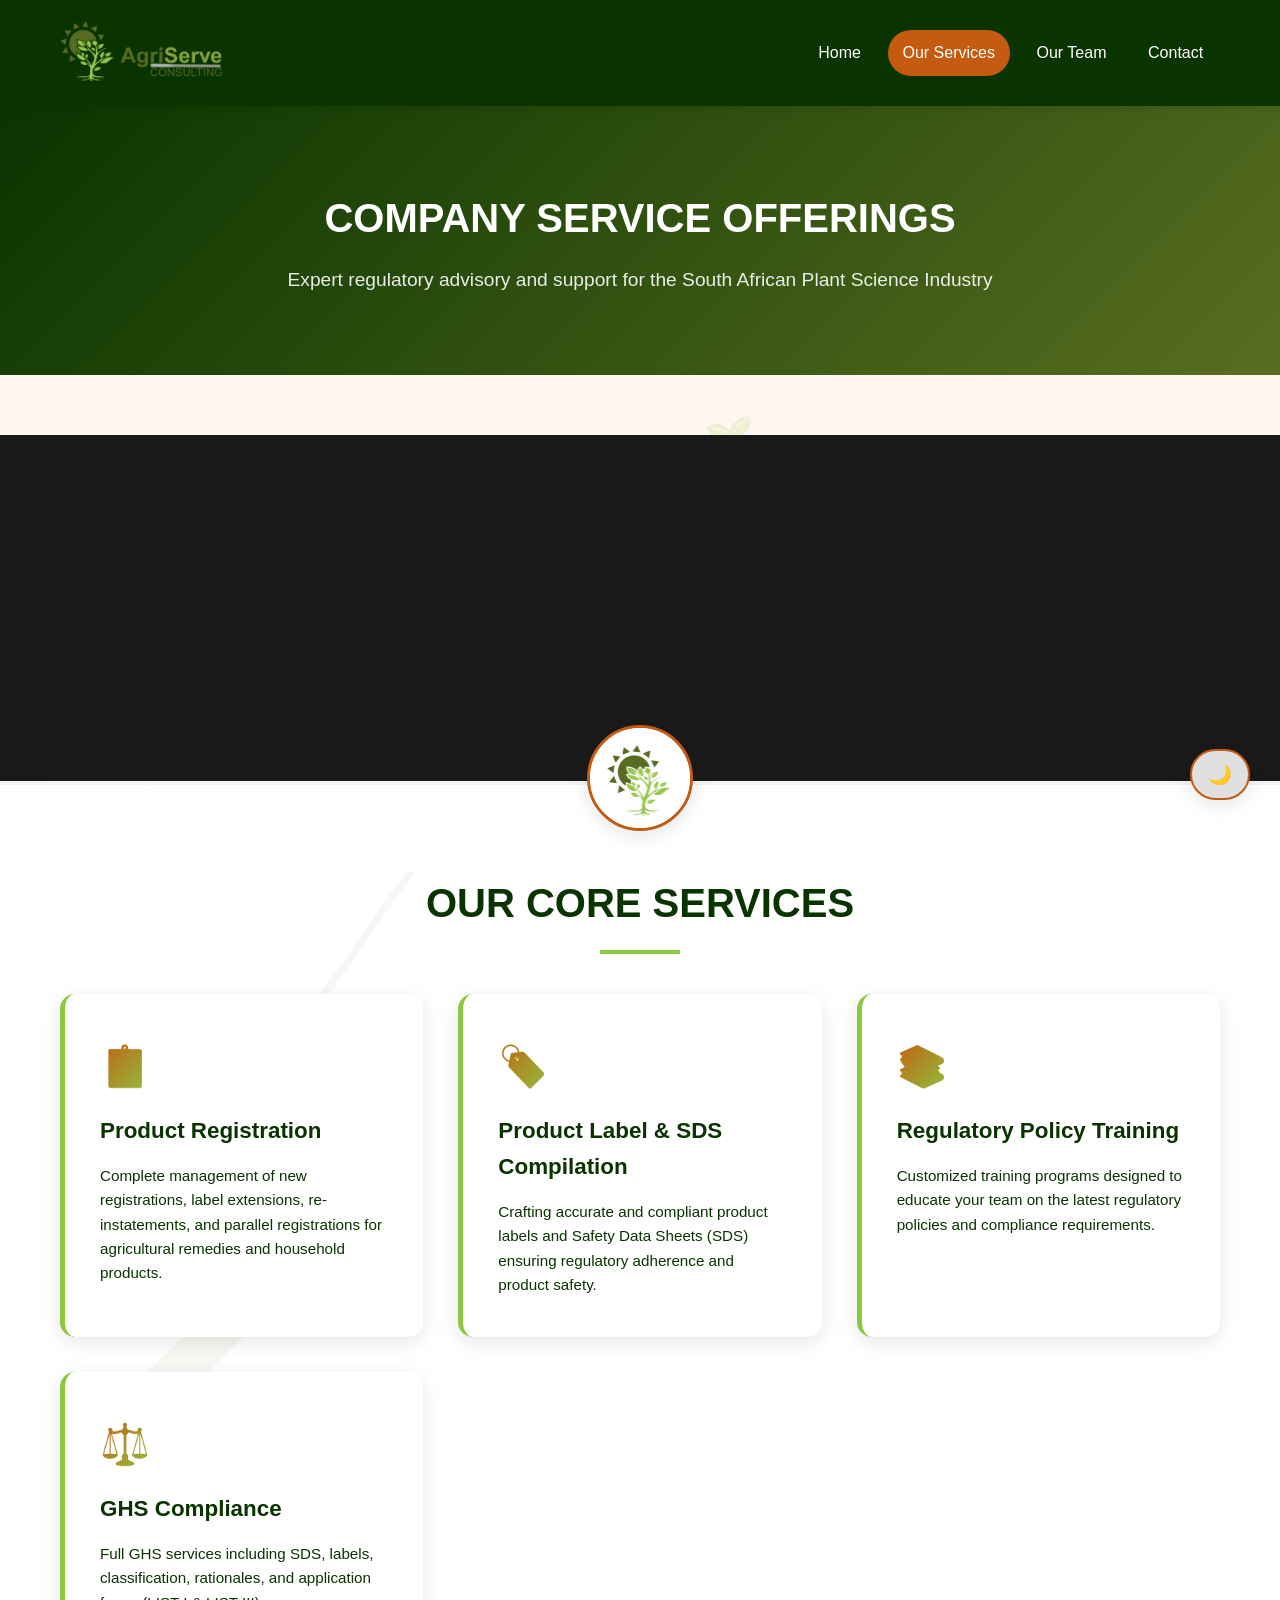
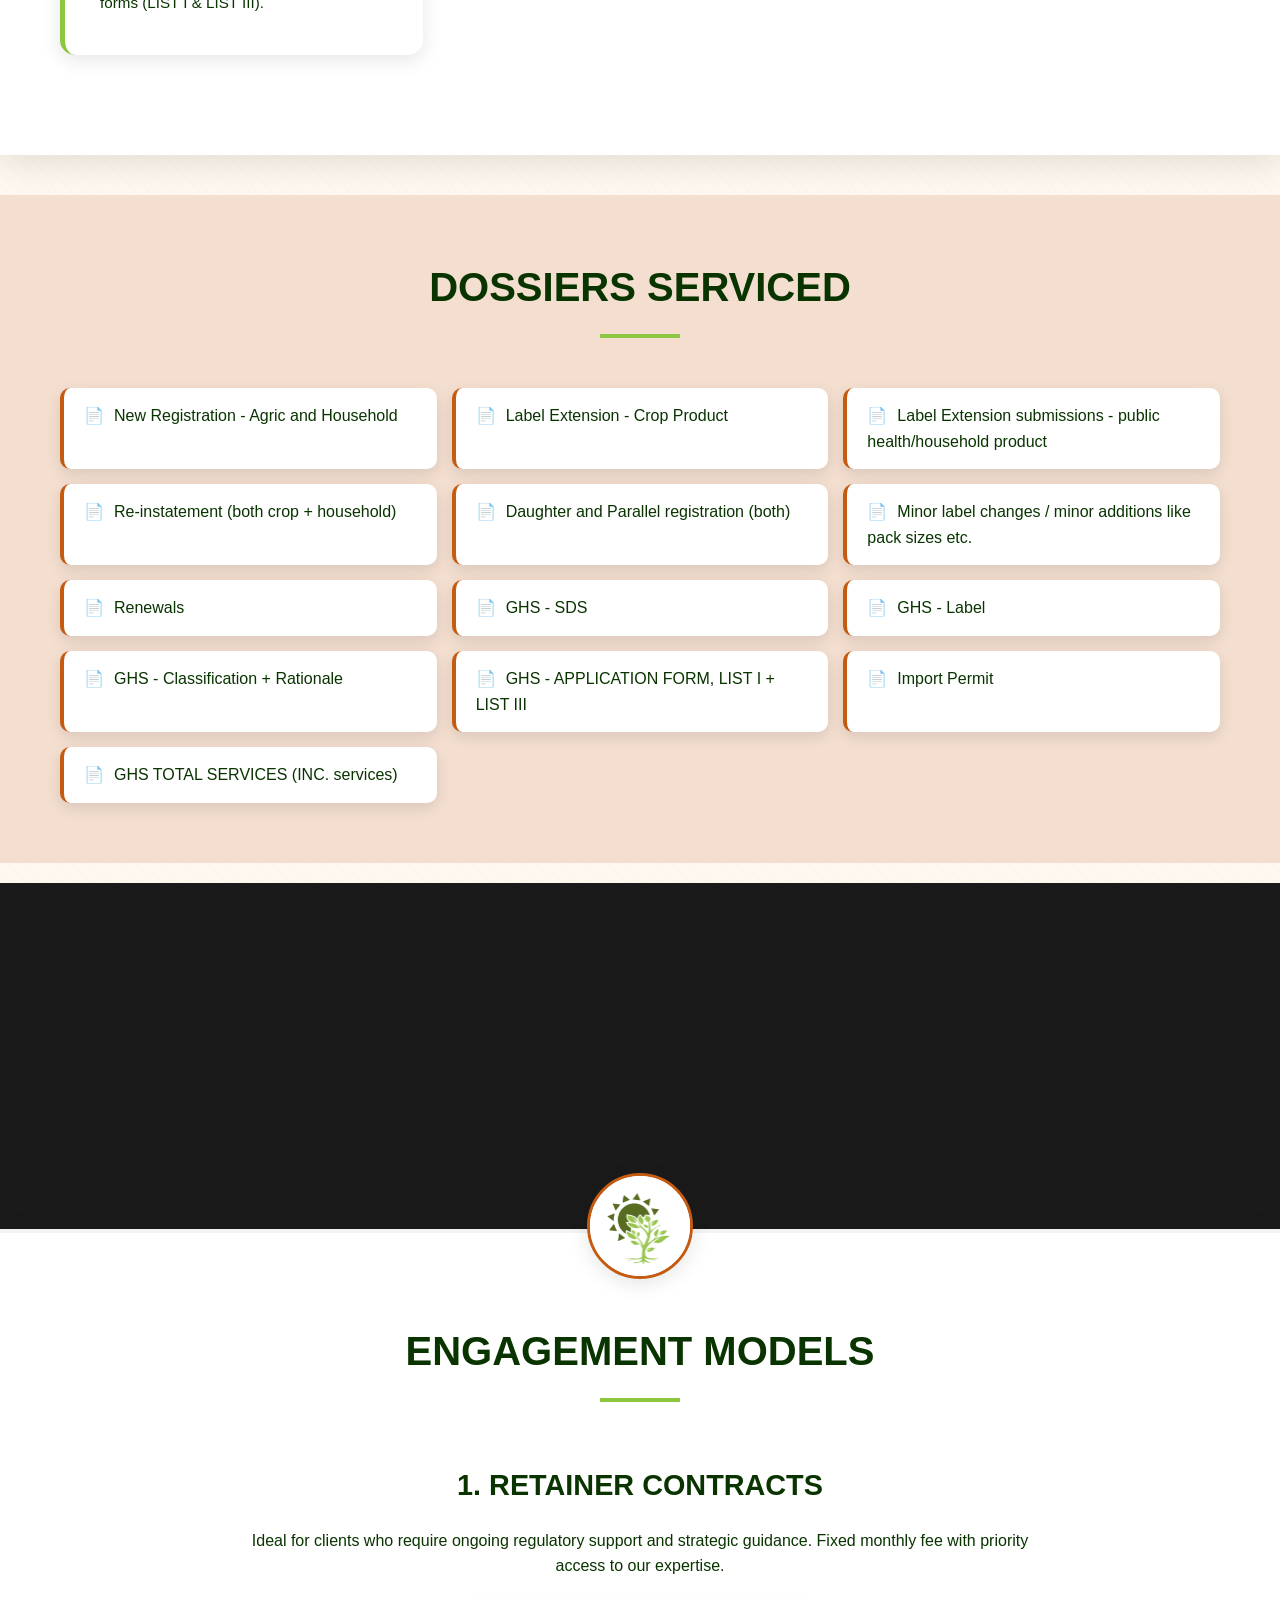
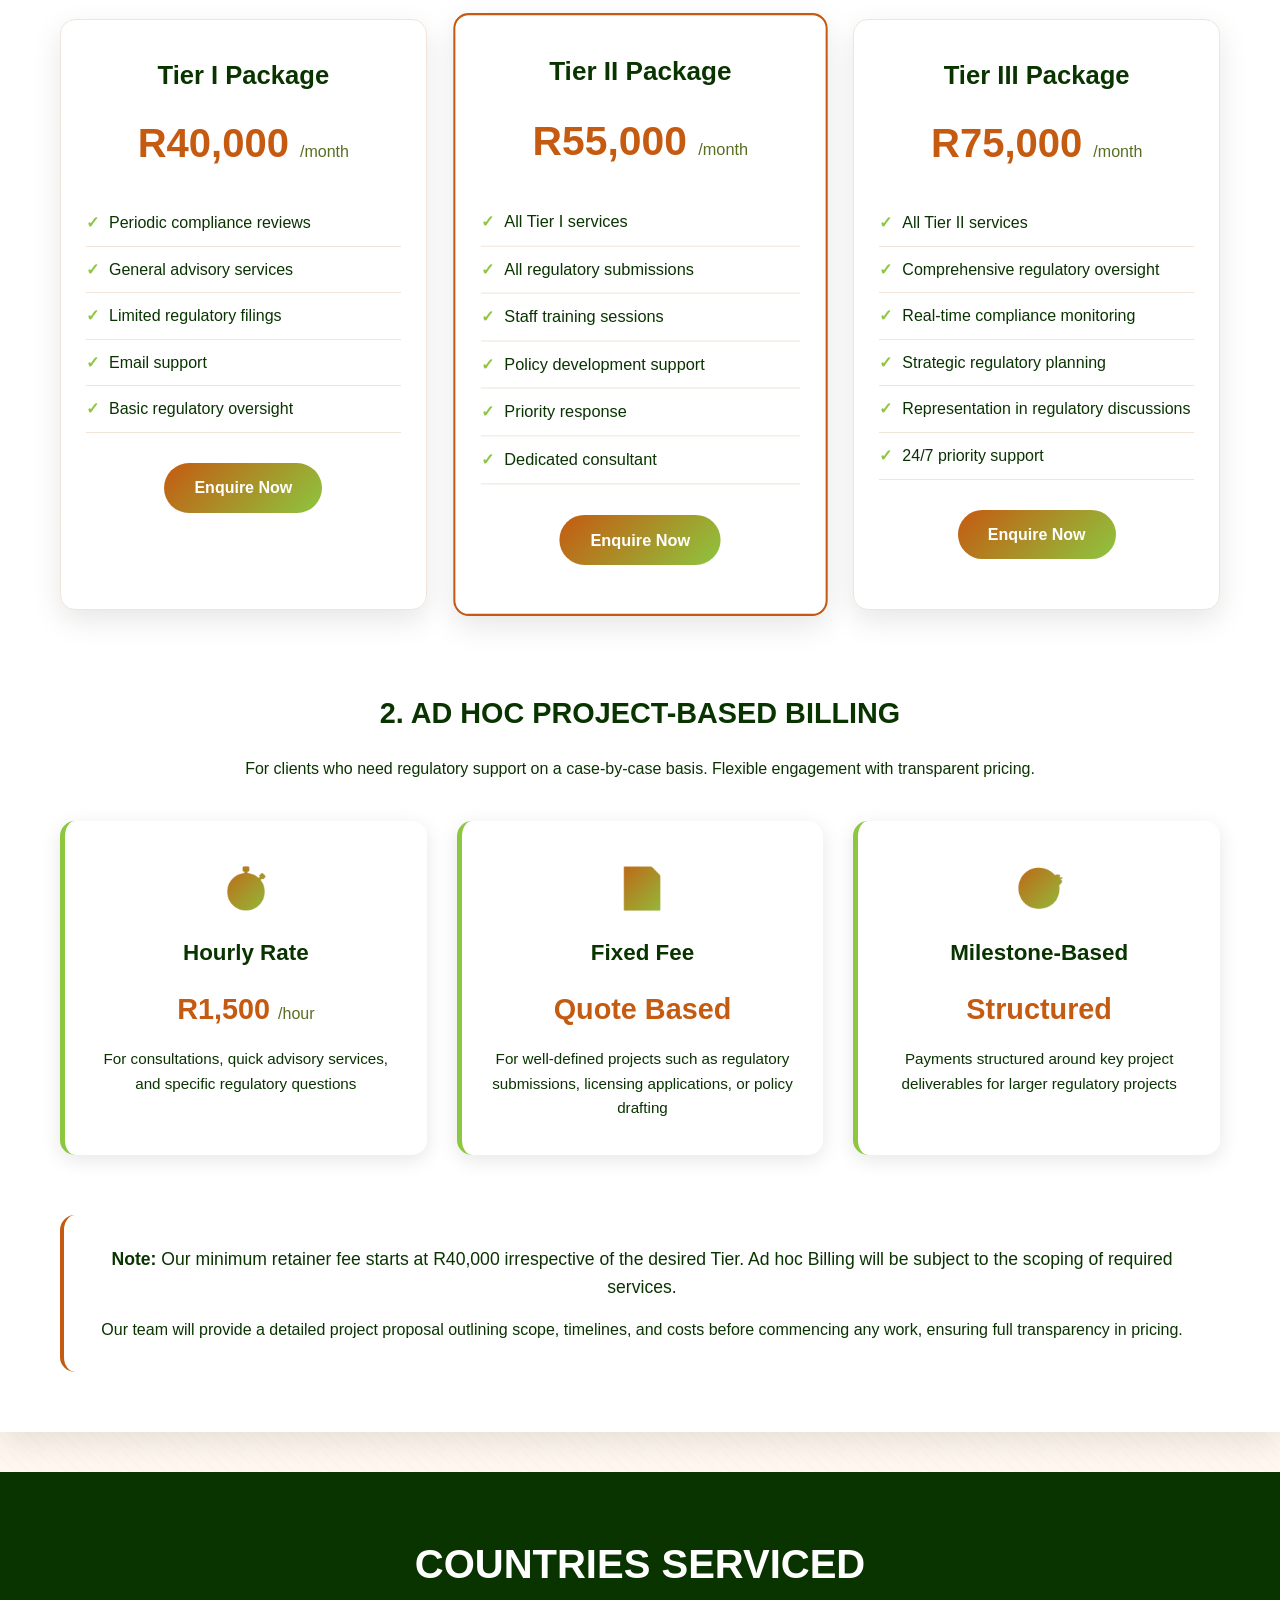
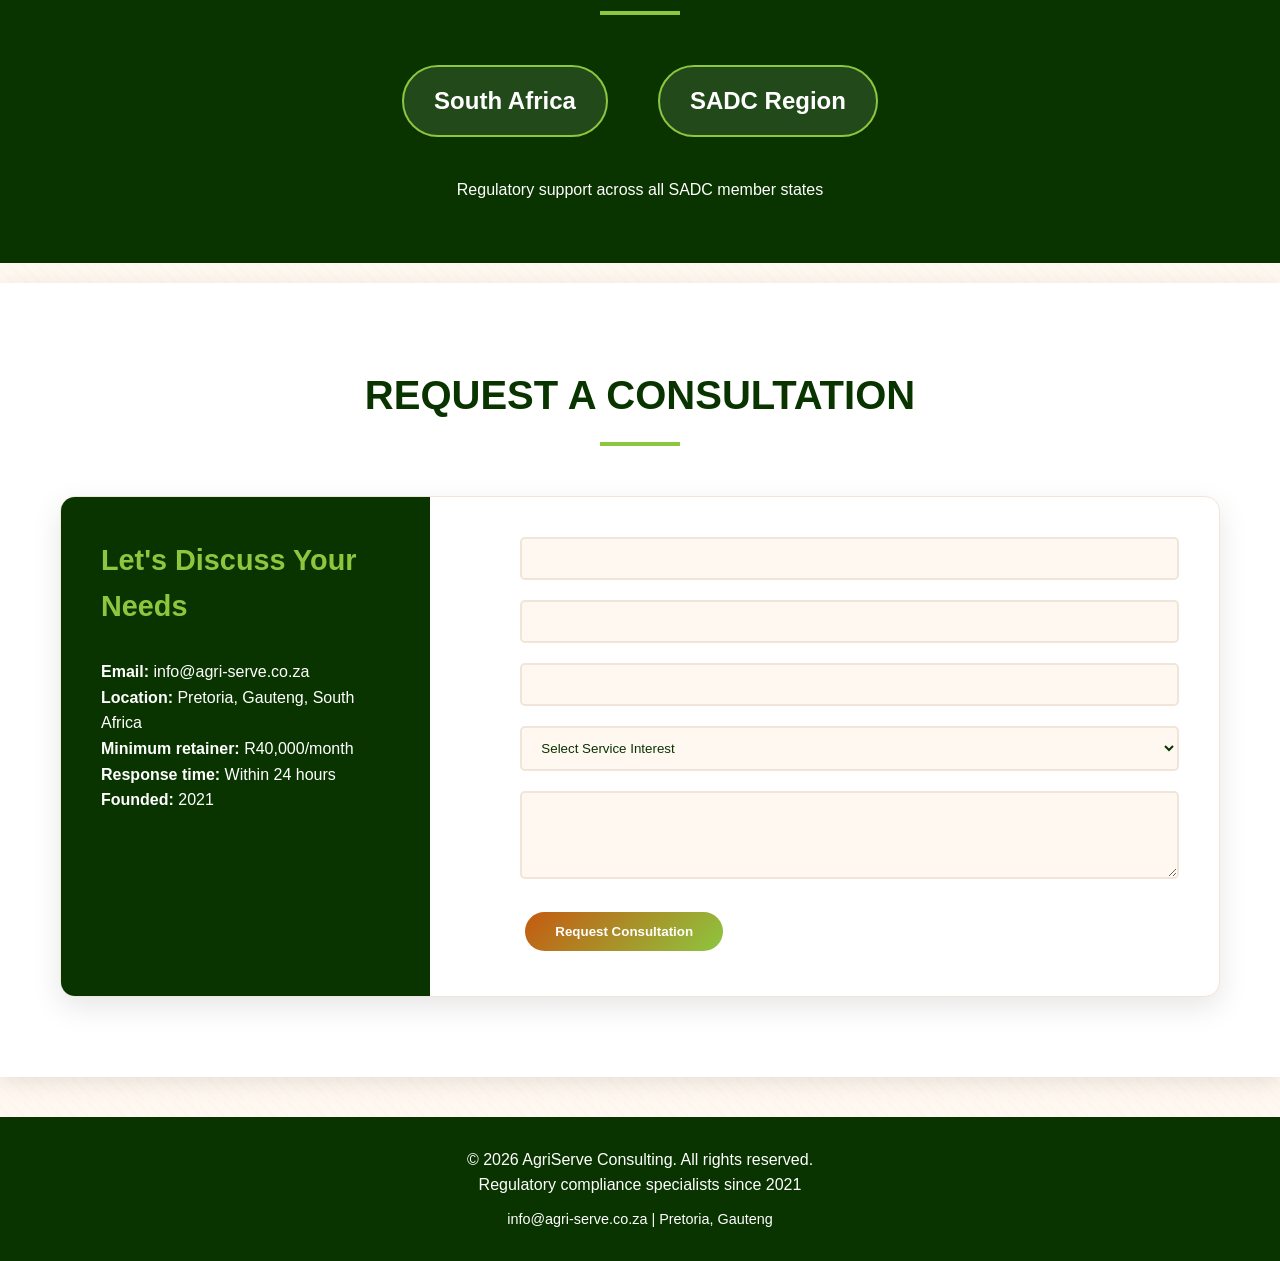
==== commit 3fd444cb: "feat: Add Twitter-style photo background to OUR LEADERSHIP TEAM and COUNTRIES SERVICED sections - Co" ====
--- a/services.html
+++ b/services.html
@@ -189,7 +189,7 @@
         </div>
     </section>
 
-    <!-- OUR CORE SERVICES Section -->
+    <!-- OUR CORE SERVICES Section - Twitter style logo via profile-logo-container (NO duplicate section-logo) -->
     <div class="profile-header-section">
         <div class="profile-header-image">
             <div class="header-slider-container">
@@ -245,11 +245,10 @@
         </div>
     </div>
 
-    <!-- Dossiers Serviced -->
+    <!-- Dossiers Serviced - NO LOGO -->
     <section class="dossiers-container">
         <div class="container">
             <div class="section-title-wrapper">
-                <img src="logo.png" alt="AgriServe Logo" class="section-logo">
                 <h2 style="color: #093400;">DOSSIERS SERVICED</h2>
             </div>
             <ul class="dossiers-list">
@@ -270,7 +269,7 @@
         </div>
     </section>
 
-    <!-- ENGAGEMENT MODELS Section -->
+    <!-- ENGAGEMENT MODELS Section - Twitter style logo via profile-logo-container (NO duplicate section-logo) -->
     <div class="profile-header-section">
         <div class="profile-header-image">
             <div class="header-slider-container">
@@ -384,11 +383,10 @@
         </div>
     </div>
 
-    <!-- Countries Serviced -->
+    <!-- Countries Serviced - NO LOGO -->
     <section class="authorities" style="background: #093400; color: white;">
         <div class="container">
             <div class="section-title-wrapper">
-                <img src="logo.png" alt="AgriServe Logo" class="section-logo">
                 <h2 style="color: white;">COUNTRIES SERVICED</h2>
             </div>
             <div class="authorities-grid">
@@ -399,11 +397,10 @@
         </div>
     </section>
 
-    <!-- Contact Section -->
+    <!-- Contact Section - NO LOGO -->
     <section class="contact-section" id="contact">
         <div class="container">
             <div class="section-title-wrapper">
-                <img src="logo.png" alt="AgriServe Logo" class="section-logo">
                 <h2>REQUEST A CONSULTATION</h2>
             </div>
             <div class="contact-wrapper">
@@ -420,8 +417,8 @@
                     <input type="hidden" name="_next" value="https://olwethu-coder.github.io/agriserve-website/thankyou.html">
                     <input type="hidden" name="_subject" value="New Consultation Request from AgriServe Website">
                     
-                    <!-- AUTO-REPLY EMAIL CONFIGURATION -->
-                    <input type="hidden" name="_autoresponse" value="Good day.
+                    <!-- AUTO-REPLY EMAIL - SENT IMMEDIATELY AFTER SUBMIT -->
+                    <input type="hidden" name="_autoresponse" value="Good day,
 
 This email serves to confirm receipt of your business inquiry. A member of our team will be in contact with you within the next 24 hours to arrange a time to discuss the requested services.
 
@@ -486,7 +483,7 @@
 
     <script src="script.js"></script>
     <script>
-        // Save form data to localStorage before submission
+        // Save form data to localStorage for thank you page display
         const contactForm = document.getElementById('contactForm');
         if (contactForm) {
             contactForm.addEventListener('submit', function(e) {
@@ -502,6 +499,7 @@
                     })
                 };
                 localStorage.setItem('submittedFormData', JSON.stringify(formData));
+                // Form will now submit to FormSubmit which sends auto-reply email
             });
         }
     </script>
--- a/style.css
+++ b/style.css
@@ -136,7 +136,6 @@
     animation: pageLoad 0.5s ease;
     transition: background-color 0.3s ease, color 0.3s ease;
     
-    /* Subtle Geometric Pattern Overlay */
     background-image: 
         linear-gradient(135deg, transparent 45%, #586E20 45%, #586E20 55%, transparent 55%),
         linear-gradient(125deg, transparent 47%, #586E20 47%, #586E20 49%, transparent 49%),
@@ -170,7 +169,6 @@
         0 0;
 }
 
-/* Dark mode background adjustment */
 [data-theme="dark"] body {
     background-image: 
         linear-gradient(135deg, transparent 45%, #8DC63F 45%, #8DC63F 55%, transparent 55%),
@@ -206,7 +204,7 @@
     z-index: 2;
 }
 
-/* Hero Section */
+/* Hero Section - NO BORDER */
 .hero {
     background: linear-gradient(rgba(9, 52, 0, 0.85), rgba(88, 110, 32, 0.85)), url('https://images.unsplash.com/photo-1586771107445-d3ca888129ff?ixlib=rb-1.2.1&auto=format&fit=crop&w=1950&q=80');
     background-size: cover;
@@ -215,89 +213,69 @@
     text-align: center;
     padding: 120px 0;
     position: relative;
-    border-bottom: 4px solid #C55A11;
-    margin-bottom: 0 !important;
-    border-radius: 0 0 20px 20px;
+    margin-bottom: 0;
+    margin-top: 0;
     overflow: hidden;
     min-height: 500px;
     display: flex;
     align-items: center;
     z-index: 2;
-}
-
-/* About Section */
+    border: none;
+}
+
+/* About Section - NO BORDER */
 .about {
     padding: 80px 0;
     background: linear-gradient(135deg, rgba(255, 255, 255, 0.95), rgba(245, 245, 245, 0.95));
-    border-radius: 20px;
     margin: 20px 0;
     box-shadow: 0 5px 20px var(--shadow-color);
-}
-
-/* Why Choose / Membership Section */
-.why-choose {
-    padding: 80px 0;
-    background: rgba(255, 255, 255, 0.9);
-    border-radius: 20px;
-    margin: 20px 0;
-    box-shadow: 0 5px 20px var(--shadow-color);
-}
-
-/* Services Section */
-.services {
-    padding: 80px 0;
-    background: rgba(255, 255, 255, 0.9);
-    border-radius: 20px;
-    margin: 20px 0;
-    box-shadow: 0 5px 20px var(--shadow-color);
-}
-
-/* Team Section */
+    border: none;
+}
+
+/* Team Section - Consistent Spacing */
 .team {
     padding: 80px 0;
     background: rgba(255, 255, 255, 0.9);
-    border-radius: 20px;
     margin: 20px 0;
     box-shadow: 0 5px 20px var(--shadow-color);
-}
-
-/* Authorities Section */
+    border: none;
+}
+
+/* Authorities Section - Consistent Spacing */
 .authorities {
     padding: 60px 0;
     background: #093400;
     color: white;
     position: relative;
     z-index: 1;
-    border-top: 4px solid #C55A11;
-    border-bottom: 4px solid #C55A11;
-    border-radius: 20px;
     margin: 20px 0;
-}
-
-/* Countries Section */
+    border: none;
+}
+
+/* Countries Section - Consistent Spacing */
 .countries-section {
     padding: 60px 0;
     background: rgba(255, 255, 255, 0.9);
-    border-radius: 20px;
     margin: 20px 0;
     box-shadow: 0 5px 20px var(--shadow-color);
     text-align: center;
     overflow: hidden;
-}
-
-/* Contact Section */
+    border: none;
+}
+
+/* Contact Section - Consistent Spacing */
 .contact-section {
     padding: 80px 0;
     background: rgba(255, 255, 255, 0.9);
-    border-radius: 20px;
     margin: 20px 0 40px;
     box-shadow: 0 5px 20px var(--shadow-color);
-}
-
-/* Profile Header Section (Twitter-style overlap) */
+    border: none;
+}
+
+/* Profile Header Section - No Gap Between Image and Content */
 .profile-header-section {
     position: relative;
-    margin: 0 0 80px 0;
+    margin: 0 0 40px 0;
     width: 100%;
     background: transparent;
 }
@@ -308,15 +286,92 @@
     position: relative;
     overflow: hidden;
     background: #1a1a1a;
-    border-radius: 20px 20px 0 0;
-}
-
+    border: none;
+    border-radius: 0;
+    margin: 0;
+}
+
+.header-slider-container {
+    position: relative;
+    width: 100%;
+    height: 100%;
+    overflow: hidden;
+}
+
+.header-slide {
+    position: absolute;
+    top: 0;
+    left: 0;
+    width: 100%;
+    height: 100%;
+    opacity: 0;
+    animation: seamlessDissolve 20s infinite;
+    overflow: hidden;
+}
+
+.header-slide:nth-child(1) { animation-delay: 0s; }
+.header-slide:nth-child(2) { animation-delay: 5s; }
+.header-slide:nth-child(3) { animation-delay: 10s; }
+.header-slide:nth-child(4) { animation-delay: 15s; }
+
+.header-slide img {
+    width: 100%;
+    height: 100%;
+    object-fit: cover;
+}
+
+/* Logo Container - Overlays Both Image and Content */
+.profile-logo-container {
+    display: flex;
+    justify-content: center;
+    position: relative;
+    z-index: 15;
+    margin-top: -60px;
+}
+
+.profile-logo-wrapper {
+    background: var(--bg-card);
+    border-radius: 50%;
+    padding: 0;
+    box-shadow: 0 5px 20px var(--shadow-color);
+    border: 3px solid var(--border-accent);
+    display: inline-block;
+    transition: transform 0.3s ease;
+}
+
+.profile-logo-wrapper:hover {
+    transform: scale(1.05);
+}
+
+.profile-logo {
+    width: 100px;
+    height: 100px;
+    object-fit: contain;
+    border-radius: 50%;
+    background: white;
+    padding: 12px;
+    display: block;
+}
+
+/* Content Card - Brought Up to Touch the Image */
 .profile-content {
     background: rgba(255, 255, 255, 0.95);
-    border-radius: 20px;
-    margin-top: 20px;
-    padding: 20px 0 60px 0;
+    padding: 30px 0 60px 0;
     box-shadow: 0 10px 30px var(--shadow-color);
+    margin-top: -50px;
+    position: relative;
+    z-index: 10;
+    border: none;
+    border-radius: 0;
+}
+
+.profile-content .section-title-wrapper {
+    margin-bottom: 30px;
+    padding-top: 60px;
+}
+
+.profile-content .section-title-wrapper h2 {
+    margin-top: 0;
 }
 
 /* Dossiers Container */
@@ -324,12 +379,6 @@
     background: #F3DECF;
     padding: 60px 0;
     margin: 20px 0;
-    border-radius: 20px;
-}
-
-/* Pricing Table */
-.pricing-table {
-    background: transparent;
 }
 
 /* ===== THEME TOGGLE BUTTON ===== */
@@ -543,7 +592,6 @@
     -webkit-tap-highlight-color: transparent;
 }
 
-/* Primary button */
 .btn-primary {
     background: linear-gradient(135deg, #C55A11, #8DC63F);
     color: white;
@@ -557,7 +605,6 @@
     animation: none;
 }
 
-/* Secondary button */
 .btn-secondary {
     background-color: transparent;
     color: white;
@@ -680,99 +727,6 @@
 .hero:hover .hero-slide,
 .hero:hover .hero-slide img {
     animation-play-state: paused;
-}
-
-/* ===== TWITTER-STYLE PROFILE OVERLAP ===== */
-.profile-header-section {
-    position: relative;
-    margin: 0 0 80px 0;
-    width: 100%;
-}
-
-.profile-header-image {
-    width: 100%;
-    height: 350px;
-    position: relative;
-    overflow: hidden;
-    background: #1a1a1a;
-    border-radius: 20px 20px 0 0;
-}
-
-.header-slider-container {
-    position: relative;
-    width: 100%;
-    height: 100%;
-    overflow: hidden;
-}
-
-.header-slide {
-    position: absolute;
-    top: 0;
-    left: 0;
-    width: 100%;
-    height: 100%;
-    opacity: 0;
-    animation: seamlessDissolve 20s infinite;
-    overflow: hidden;
-}
-
-.header-slide:nth-child(1) { animation-delay: 0s; }
-.header-slide:nth-child(2) { animation-delay: 5s; }
-.header-slide:nth-child(3) { animation-delay: 10s; }
-.header-slide:nth-child(4) { animation-delay: 15s; }
-
-.header-slide img {
-    width: 100%;
-    height: 100%;
-    object-fit: cover;
-}
-
-.profile-logo-container {
-    display: flex;
-    justify-content: center;
-    margin-top: -60px;
-    position: relative;
-    z-index: 10;
-}
-
-.profile-logo-wrapper {
-    background: var(--bg-card);
-    border-radius: 50%;
-    padding: 0;
-    box-shadow: 0 5px 20px var(--shadow-color);
-    border: 3px solid var(--border-accent);
-    display: inline-block;
-}
-
-.profile-logo {
-    width: 100px;
-    height: 100px;
-    object-fit: contain;
-    border-radius: 50%;
-    background: white;
-    padding: 12px;
-    transition: transform 0.3s ease;
-    display: block;
-}
-
-.profile-logo:hover {
-    transform: scale(1.05);
-}
-
-.profile-content {
-    background: rgba(255, 255, 255, 0.95);
-    border-radius: 20px;
-    margin-top: 20px;
-    padding: 20px 0 60px 0;
-    box-shadow: 0 10px 30px var(--shadow-color);
-}
-
-.profile-content .section-title-wrapper {
-    margin-bottom: 30px;
-}
-
-.profile-content .section-title-wrapper h2 {
-    margin-top: 20px;
 }
 
 /* ===== 3D FLIP CARD ===== */
@@ -888,8 +842,9 @@
     top: 0;
     z-index: 100;
     box-shadow: 0 2px 10px rgba(0,0,0,0.1);
-    border-bottom: 3px solid #C55A11;
     transition: all 0.3s ease;
+    border: none;
+    margin-bottom: 0;
 }
 
 .navbar .container {
@@ -1030,9 +985,8 @@
     text-align: center;
     padding: 120px 0;
     position: relative;
-    border-bottom: 4px solid #C55A11;
-    margin-bottom: 0 !important;
-    border-radius: 0 0 20px 20px;
+    margin-bottom: 0;
+    margin-top: 0;
     overflow: hidden;
     min-height: 500px;
     display: flex;
@@ -1113,7 +1067,6 @@
 .about {
     padding: 80px 0;
     background: linear-gradient(135deg, rgba(255, 255, 255, 0.95), rgba(245, 245, 245, 0.95));
-    border-radius: 20px;
     margin: 20px 0;
     box-shadow: 0 5px 20px var(--shadow-color);
 }
@@ -1268,6 +1221,27 @@
     line-height: 1.5;
 }
 
+/* ===== TEAM PHOTO CIRCLE FIX ===== */
+.team-card-about .team-photo-img {
+    width: 100px;
+    height: 100px;
+    margin: 0 auto 20px;
+    border-radius: 50%;
+    overflow: hidden;
+    background: linear-gradient(135deg, #586E20, #8DC63F);
+    display: flex;
+    align-items: center;
+    justify-content: center;
+    border: 3px solid #C55A11;
+}
+
+.team-card-about .team-photo-img img {
+    width: 100%;
+    height: 100%;
+    object-fit: cover;
+    display: block;
+}
+
 /* ===== AUTHORITIES SECTION ===== */
 .authorities {
     padding: 60px 0;
@@ -1275,9 +1249,6 @@
     color: white;
     position: relative;
     z-index: 1;
-    border-top: 4px solid #C55A11;
-    border-bottom: 4px solid #C55A11;
-    border-radius: 20px;
     margin: 20px 0;
 }
 
@@ -1350,7 +1321,6 @@
 .countries-section {
     padding: 60px 0;
     background: rgba(255, 255, 255, 0.95);
-    border-radius: 20px;
     margin: 20px 0;
     box-shadow: 0 5px 20px var(--shadow-color);
     text-align: center;
@@ -1429,9 +1399,9 @@
     color: white;
     padding: 80px 0;
     text-align: center;
-    border-bottom: 4px solid #C55A11;
-    border-radius: 0 0 20px 20px;
+    margin-top: 0;          /* <-- FIX: remove top margin */
     margin-bottom: 60px;
+    border: none;
 }
 
 .page-header h1 {
@@ -1450,7 +1420,6 @@
 .contact-section {
     padding: 80px 0;
     background: rgba(255, 255, 255, 0.95);
-    border-radius: 20px;
     margin: 20px 0 40px;
     box-shadow: 0 5px 20px var(--shadow-color);
 }
@@ -1503,8 +1472,7 @@
     color: white;
     text-align: center;
     padding: 30px 0;
-    border-top: 4px solid #C55A11;
-    border-radius: 20px 20px 0 0;
+    border: none;
 }
 
 /* ===== AD HOC GRID ===== */
@@ -1554,6 +1522,20 @@
         padding: 40px 0 !important;
     }
     
+    .navbar {
+        margin-bottom: 0 !important;
+    }
+    
+    .hero {
+        margin-top: 0 !important;
+        padding: 60px 0;
+    }
+    
+    .profile-header-section {
+        margin-top: 0;
+        margin-bottom: 30px;
+    }
+    
     .section-title-wrapper {
         margin-bottom: 30px;
     }
@@ -1568,14 +1550,13 @@
         padding: 8px;
     }
     
-    /* Floating icons mobile */
     .floating-icon-item {
         font-size: 1.5rem;
     }
     
-    /* Page Header Mobile */
     .page-header {
         padding: 50px 0;
+        margin-top: 0;
     }
     
     .page-header h1 {
@@ -1587,7 +1568,6 @@
         padding: 0 15px;
     }
     
-    /* AD HOC Mobile */
     .ad-hoc-grid {
         grid-template-columns: 1fr;
         gap: 25px;
@@ -1598,9 +1578,7 @@
         padding: 30px 25px !important;
     }
     
-    /* Hero Mobile */
     .hero {
-        padding: 60px 0;
         min-height: 400px;
     }
     
@@ -1639,7 +1617,6 @@
         font-size: 0.95rem;
     }
     
-    /* About Mobile */
     .about-content {
         grid-template-columns: 1fr;
         gap: 30px;
@@ -1663,7 +1640,6 @@
         padding: 25px;
     }
     
-    /* About Style Grid Mobile */
     .about-style-grid {
         grid-template-columns: 1fr;
         gap: 20px;
@@ -1673,15 +1649,34 @@
         padding: 25px 20px;
     }
     
-    /* Team Cards Mobile */
-    .team-card-about .team-photo {
+    .team-card-about .team-photo-img {
         width: 80px;
         height: 80px;
-        font-size: 2.5rem;
-        line-height: 80px;
-    }
-    
-    /* Navbar Mobile */
+    }
+    
+    .profile-header-image {
+        height: 200px;
+    }
+    
+    .profile-logo-container {
+        margin-top: -50px;
+    }
+    
+    .profile-logo {
+        width: 70px;
+        height: 70px;
+        padding: 8px;
+    }
+    
+    .profile-content {
+        margin-top: -40px;
+        padding: 20px 0 40px 0;
+    }
+    
+    .profile-content .section-title-wrapper {
+        padding-top: 50px;
+    }
+    
     .navbar .container {
         flex-direction: column;
         gap: 12px;
@@ -1708,26 +1703,6 @@
         padding: 6px 12px;
     }
     
-    /* Profile Header Mobile */
-    .profile-header-image {
-        height: 200px;
-    }
-    
-    .profile-logo-container {
-        margin-top: -50px;
-    }
-    
-    .profile-logo {
-        width: 70px;
-        height: 70px;
-        padding: 8px;
-    }
-    
-    .profile-content {
-        padding: 20px 0 40px 0;
-    }
-    
-    /* Flip Card Mobile */
     .flip-card {
         height: 250px;
         margin: 15px 0;
@@ -1737,7 +1712,6 @@
         padding: 20px;
     }
     
-    /* Contact Mobile */
     .contact-wrapper {
         grid-template-columns: 1fr;
         gap: 0;
@@ -1751,7 +1725,6 @@
         padding: 25px 20px;
     }
     
-    /* Flags Mobile */
     .flag-item {
         min-width: 80px;
         margin: 0 10px;
@@ -1766,7 +1739,6 @@
         font-size: 0.7rem;
     }
     
-    /* Footer Mobile */
     footer {
         padding: 20px 15px;
     }
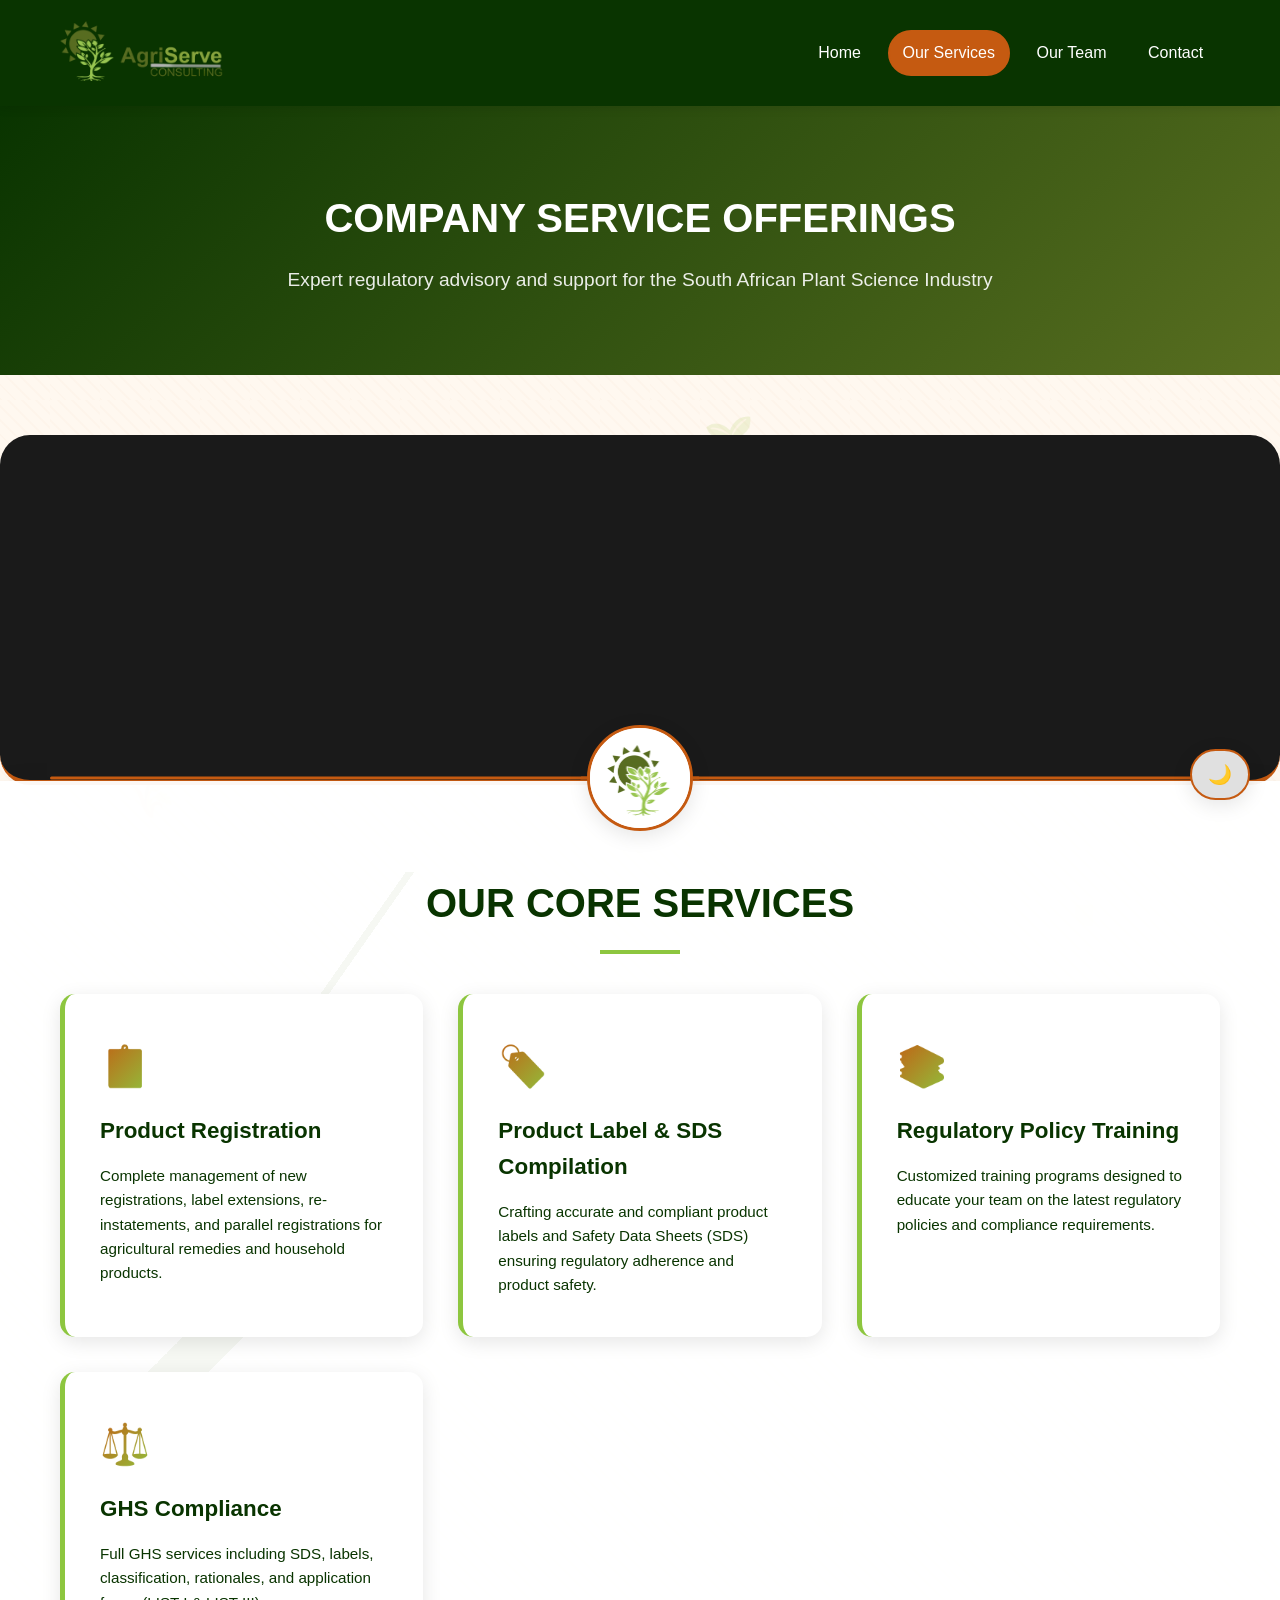
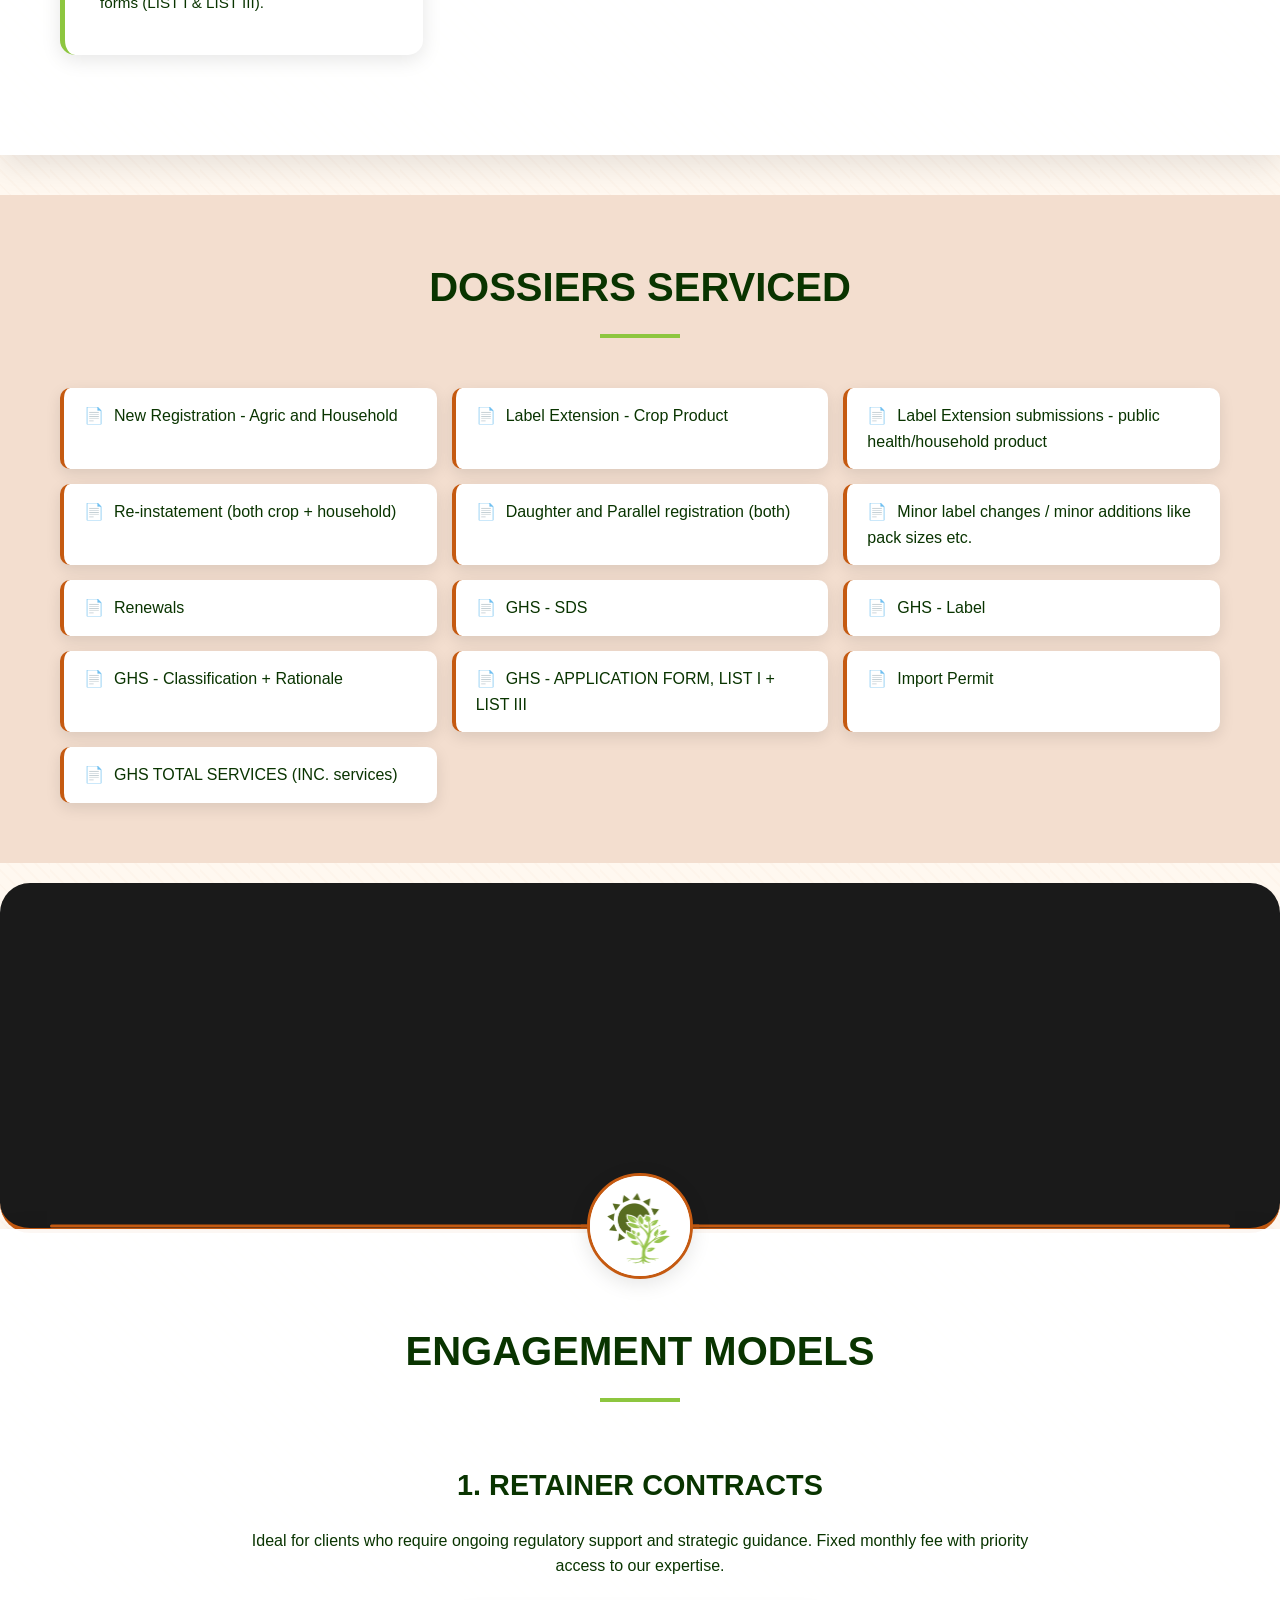
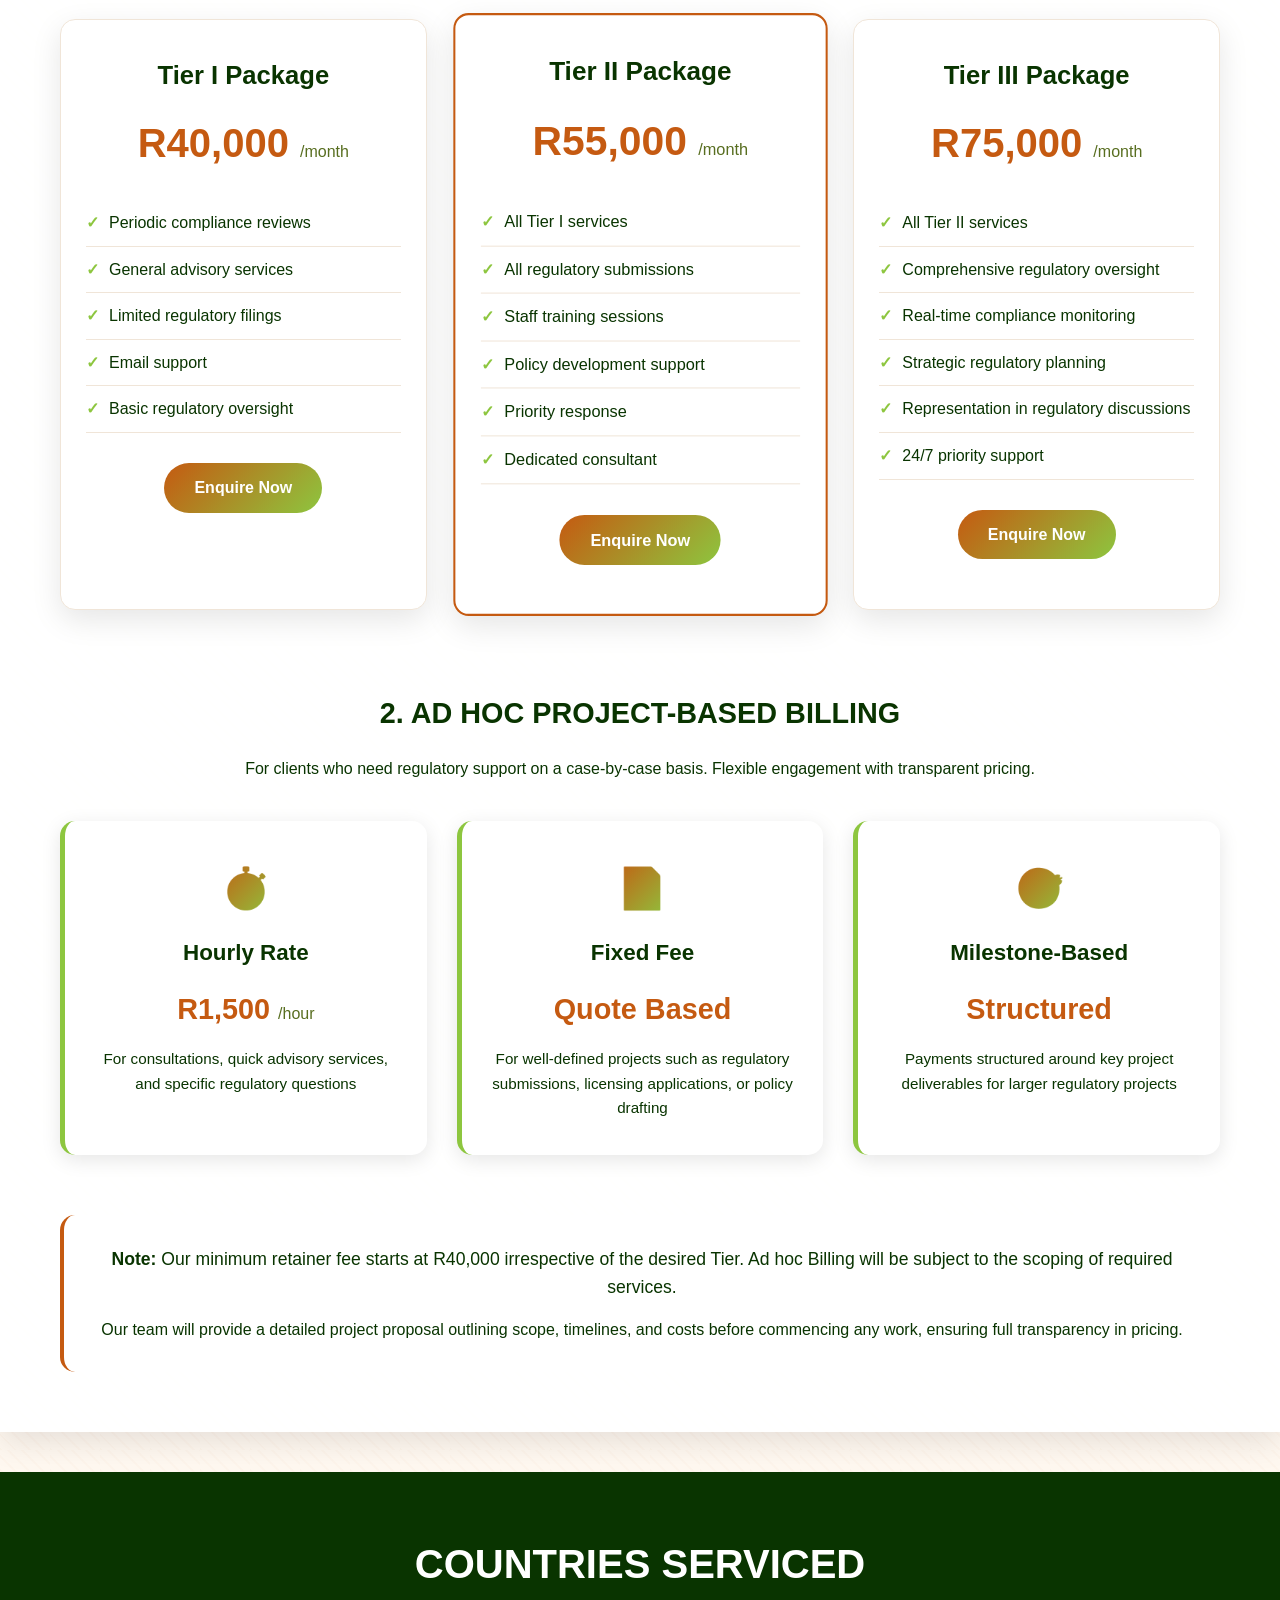
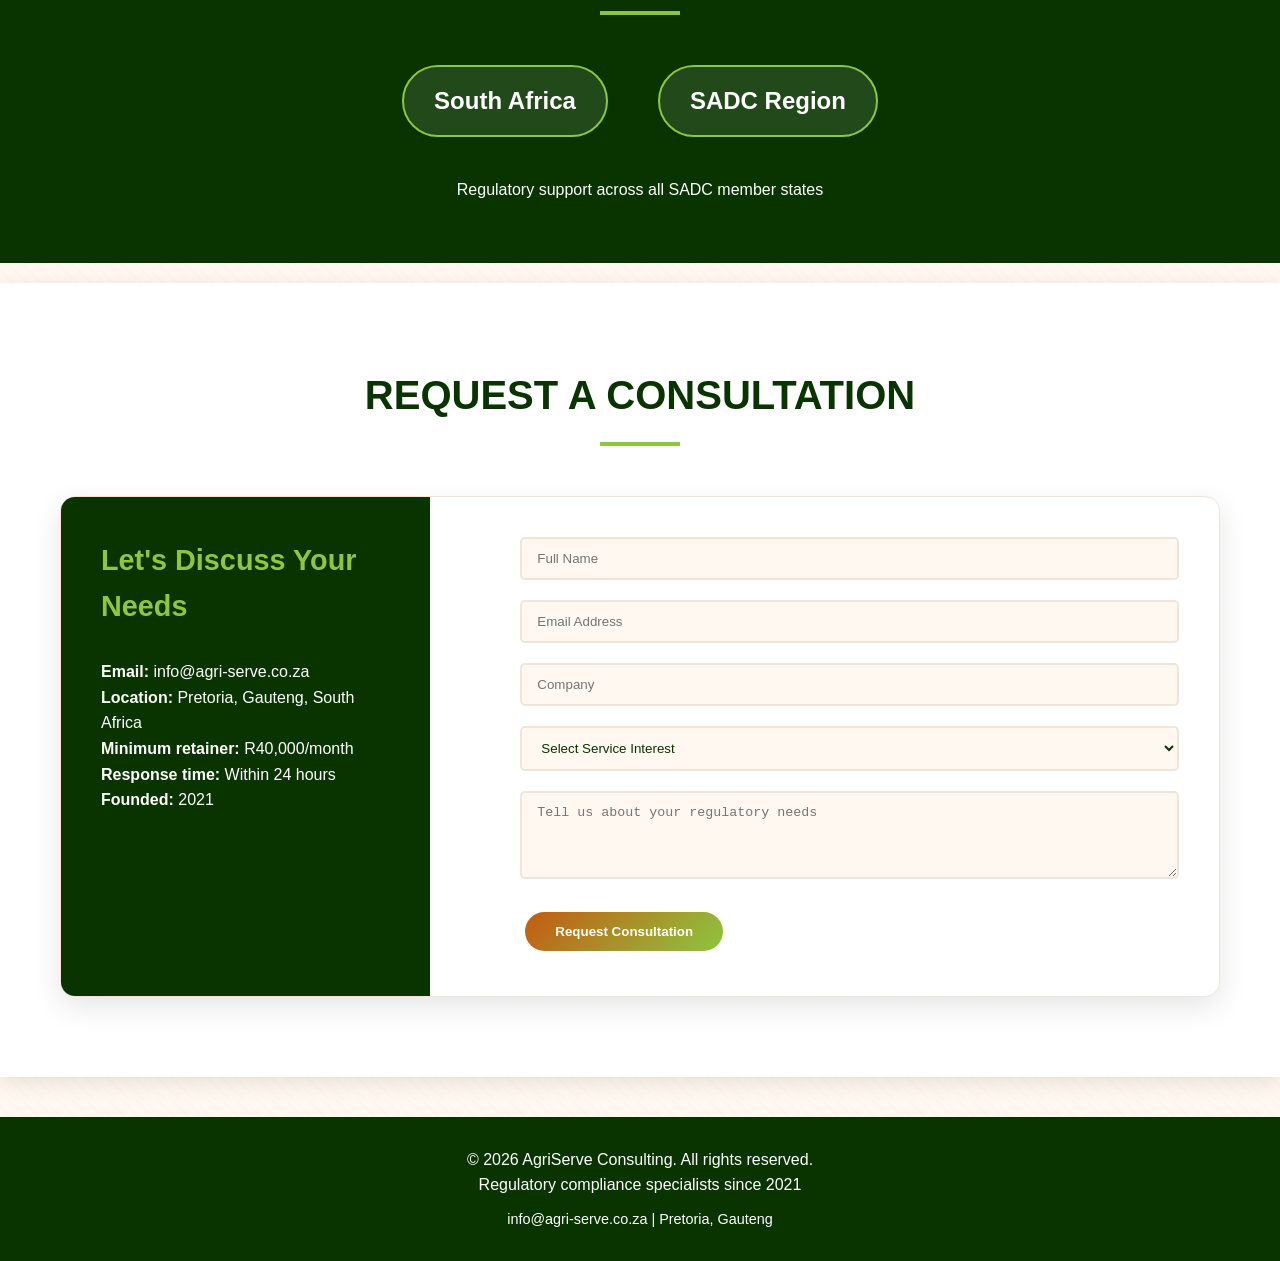
==== commit b2d45a4b: "feat: Add watch-style decorative lines from logo border to background curves" ====
--- a/services.html
+++ b/services.html
@@ -114,6 +114,18 @@
         .dossiers-list li:before {
             content: "📄";
             margin-right: 10px;
+        }
+        
+        /* Greenish overlay for profile header sections on services page */
+        .profile-header-image .header-slide::after {
+            content: '';
+            position: absolute;
+            top: 0;
+            left: 0;
+            width: 100%;
+            height: 100%;
+            background: linear-gradient(rgba(9, 52, 0, 0.6), rgba(88, 110, 32, 0.6));
+            pointer-events: none;
         }
         
         @media (max-width: 768px) {
@@ -189,7 +201,7 @@
         </div>
     </section>
 
-    <!-- OUR CORE SERVICES Section - Twitter style logo via profile-logo-container (NO duplicate section-logo) -->
+    <!-- OUR CORE SERVICES Section - Twitter style photo background WITH greenish overlay -->
     <div class="profile-header-section">
         <div class="profile-header-image">
             <div class="header-slider-container">
@@ -269,7 +281,7 @@
         </div>
     </section>
 
-    <!-- ENGAGEMENT MODELS Section - Twitter style logo via profile-logo-container (NO duplicate section-logo) -->
+    <!-- ENGAGEMENT MODELS Section - Twitter style photo background WITH greenish overlay -->
     <div class="profile-header-section">
         <div class="profile-header-image">
             <div class="header-slider-container">
--- a/style.css
+++ b/style.css
@@ -221,6 +221,11 @@
     align-items: center;
     z-index: 2;
     border: none;
+    /* Add bottom corner curves */
+    border-bottom-left-radius: 50px;
+    border-bottom-right-radius: 50px;
+    /* Add orangish border below hero */
+    border-bottom: 5px solid #C55A11;
 }
 
 /* About Section - NO BORDER */
@@ -287,8 +292,10 @@
     overflow: hidden;
     background: #1a1a1a;
     border: none;
-    border-radius: 0;
+    border-radius: 30px;
     margin: 0;
+    /* Add orangish border below Twitter-style images */
+    border-bottom: 5px solid #C55A11;
 }
 
 .header-slider-container {
@@ -296,6 +303,7 @@
     width: 100%;
     height: 100%;
     overflow: hidden;
+    border-radius: 30px;
 }
 
 .header-slide {
@@ -307,6 +315,7 @@
     opacity: 0;
     animation: seamlessDissolve 20s infinite;
     overflow: hidden;
+    border-radius: 30px;
 }
 
 .header-slide:nth-child(1) { animation-delay: 0s; }
@@ -318,15 +327,80 @@
     width: 100%;
     height: 100%;
     object-fit: cover;
-}
-
-/* Logo Container - Overlays Both Image and Content */
+    border-radius: 30px;
+}
+
+/* Logo Container - Overlays Both Image and Content with decorative lines */
 .profile-logo-container {
     display: flex;
     justify-content: center;
+    align-items: center;
     position: relative;
     z-index: 15;
     margin-top: -60px;
+}
+
+/* Decorative lines - extended to reach the curves by adding the green underline length (80px) */
+.profile-logo-container::before,
+.profile-logo-container::after {
+    content: '';
+    position: absolute;
+    top: 50%;
+    height: 3px;
+    background: #C55A11;
+    border-radius: 3px;
+    transform: translateY(-50%);
+}
+
+/* Left line - starts from logo border, extended by 80px to reach curves */
+.profile-logo-container::before {
+    left: calc(50% - 60px);
+    right: auto;
+    width: calc(50% - 70px + 80px);
+}
+
+/* Right line - starts from logo border, extended by 80px to reach curves */
+.profile-logo-container::after {
+    right: calc(50% - 60px);
+    left: auto;
+    width: calc(50% - 70px + 80px);
+}
+
+/* Responsive adjustments - extended proportionally */
+@media (max-width: 768px) {
+    .profile-logo-container::before {
+        left: calc(50% - 45px);
+        width: calc(50% - 45px + 40px);
+    }
+    
+    .profile-logo-container::after {
+        right: calc(50% - 45px);
+        width: calc(50% - 45px + 40px);
+    }
+}
+
+@media (min-width: 769px) and (max-width: 1024px) {
+    .profile-logo-container::before {
+        left: calc(50% - 52px);
+        width: calc(50% - 55px + 60px);
+    }
+    
+    .profile-logo-container::after {
+        right: calc(50% - 52px);
+        width: calc(50% - 55px + 60px);
+    }
+}
+
+@media (min-width: 1200px) {
+    .profile-logo-container::before {
+        left: calc(50% - 60px);
+        width: calc(50% - 70px + 80px);
+    }
+    
+    .profile-logo-container::after {
+        right: calc(50% - 60px);
+        width: calc(50% - 70px + 80px);
+    }
 }
 
 .profile-logo-wrapper {
@@ -337,6 +411,14 @@
     border: 3px solid var(--border-accent);
     display: inline-block;
     transition: transform 0.3s ease;
+    position: relative;
+    z-index: 2;
+    background: white;
+    width: 106px;
+    height: 106px;
+    display: flex;
+    align-items: center;
+    justify-content: center;
 }
 
 .profile-logo-wrapper:hover {
@@ -353,7 +435,7 @@
     display: block;
 }
 
-/* Content Card - Brought Up to Touch the Image */
+/* Content Card - ORIGINAL overlapping design */
 .profile-content {
     background: rgba(255, 255, 255, 0.95);
     padding: 30px 0 60px 0;
@@ -724,11 +806,6 @@
     background: linear-gradient(to left, var(--gradient-start), transparent);
 }
 
-.hero:hover .hero-slide,
-.hero:hover .hero-slide img {
-    animation-play-state: paused;
-}
-
 /* ===== 3D FLIP CARD ===== */
 .flip-card {
     background-color: transparent;
@@ -994,6 +1071,9 @@
     background: linear-gradient(rgba(9, 52, 0, 0.85), rgba(88, 110, 32, 0.85)), url('https://images.unsplash.com/photo-1586771107445-d3ca888129ff?ixlib=rb-1.2.1&auto=format&fit=crop&w=1950&q=80');
     background-size: cover;
     background-position: center;
+    border-bottom-left-radius: 50px;
+    border-bottom-right-radius: 50px;
+    border-bottom: 5px solid #C55A11;
 }
 
 .hero .container {
@@ -1399,7 +1479,7 @@
     color: white;
     padding: 80px 0;
     text-align: center;
-    margin-top: 0;          /* <-- FIX: remove top margin */
+    margin-top: 0;
     margin-bottom: 60px;
     border: none;
 }
@@ -1529,11 +1609,39 @@
     .hero {
         margin-top: 0 !important;
         padding: 60px 0;
+        border-bottom-left-radius: 30px;
+        border-bottom-right-radius: 30px;
+        border-bottom-width: 4px;
     }
     
     .profile-header-section {
         margin-top: 0;
         margin-bottom: 30px;
+    }
+    
+    .profile-header-image {
+        border-radius: 20px;
+        border-bottom-width: 4px;
+    }
+    
+    .header-slider-container {
+        border-radius: 20px;
+    }
+    
+    .header-slide {
+        border-radius: 20px;
+    }
+    
+    .header-slide img {
+        border-radius: 20px;
+    }
+    
+    .profile-content {
+        margin-top: -40px;
+    }
+    
+    .profile-content .section-title-wrapper {
+        padding-top: 50px;
     }
     
     .section-title-wrapper {
@@ -1668,15 +1776,6 @@
         padding: 8px;
     }
     
-    .profile-content {
-        margin-top: -40px;
-        padding: 20px 0 40px 0;
-    }
-    
-    .profile-content .section-title-wrapper {
-        padding-top: 50px;
-    }
-    
     .navbar .container {
         flex-direction: column;
         gap: 12px;
@@ -1766,6 +1865,27 @@
     
     .profile-header-image {
         height: 280px;
+        border-radius: 25px;
+    }
+    
+    .header-slider-container {
+        border-radius: 25px;
+    }
+    
+    .header-slide {
+        border-radius: 25px;
+    }
+    
+    .header-slide img {
+        border-radius: 25px;
+    }
+    
+    .profile-content {
+        margin-top: -45px;
+    }
+    
+    .profile-content .section-title-wrapper {
+        padding-top: 55px;
     }
     
     .profile-logo {
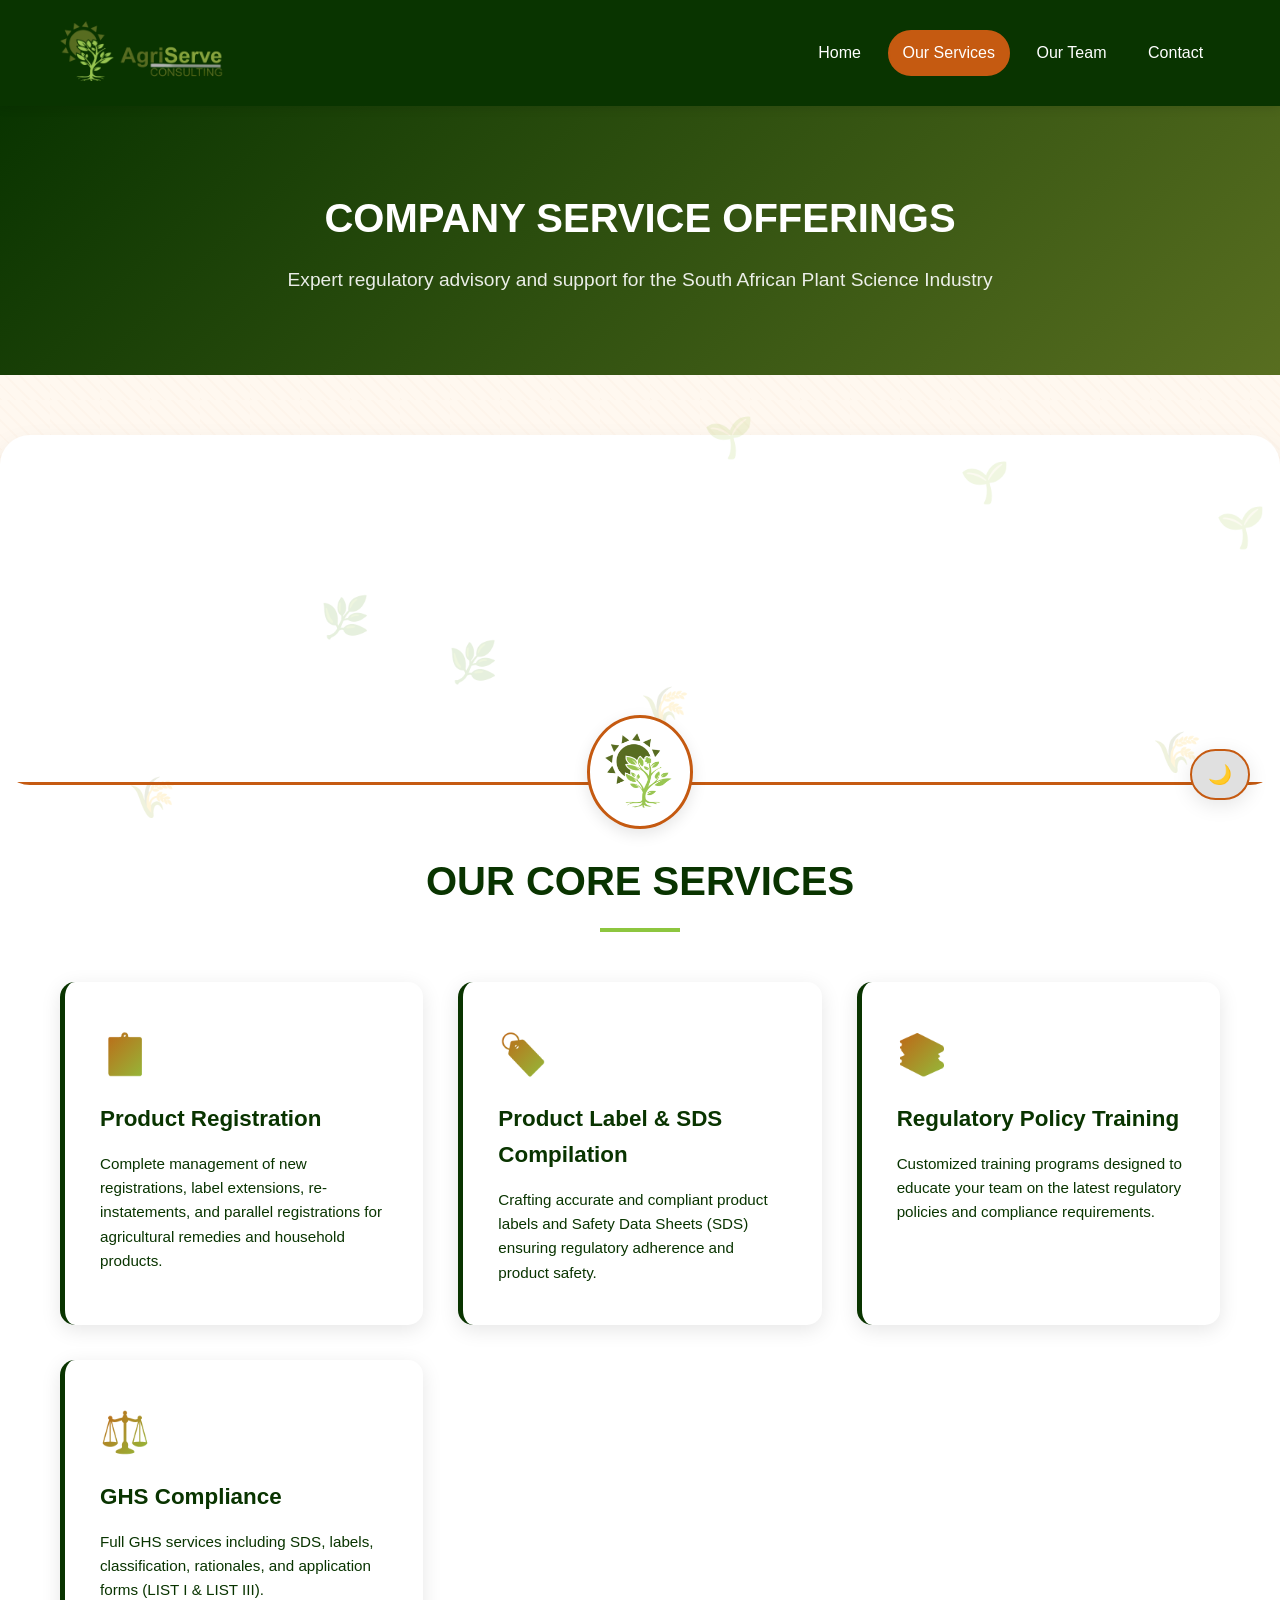
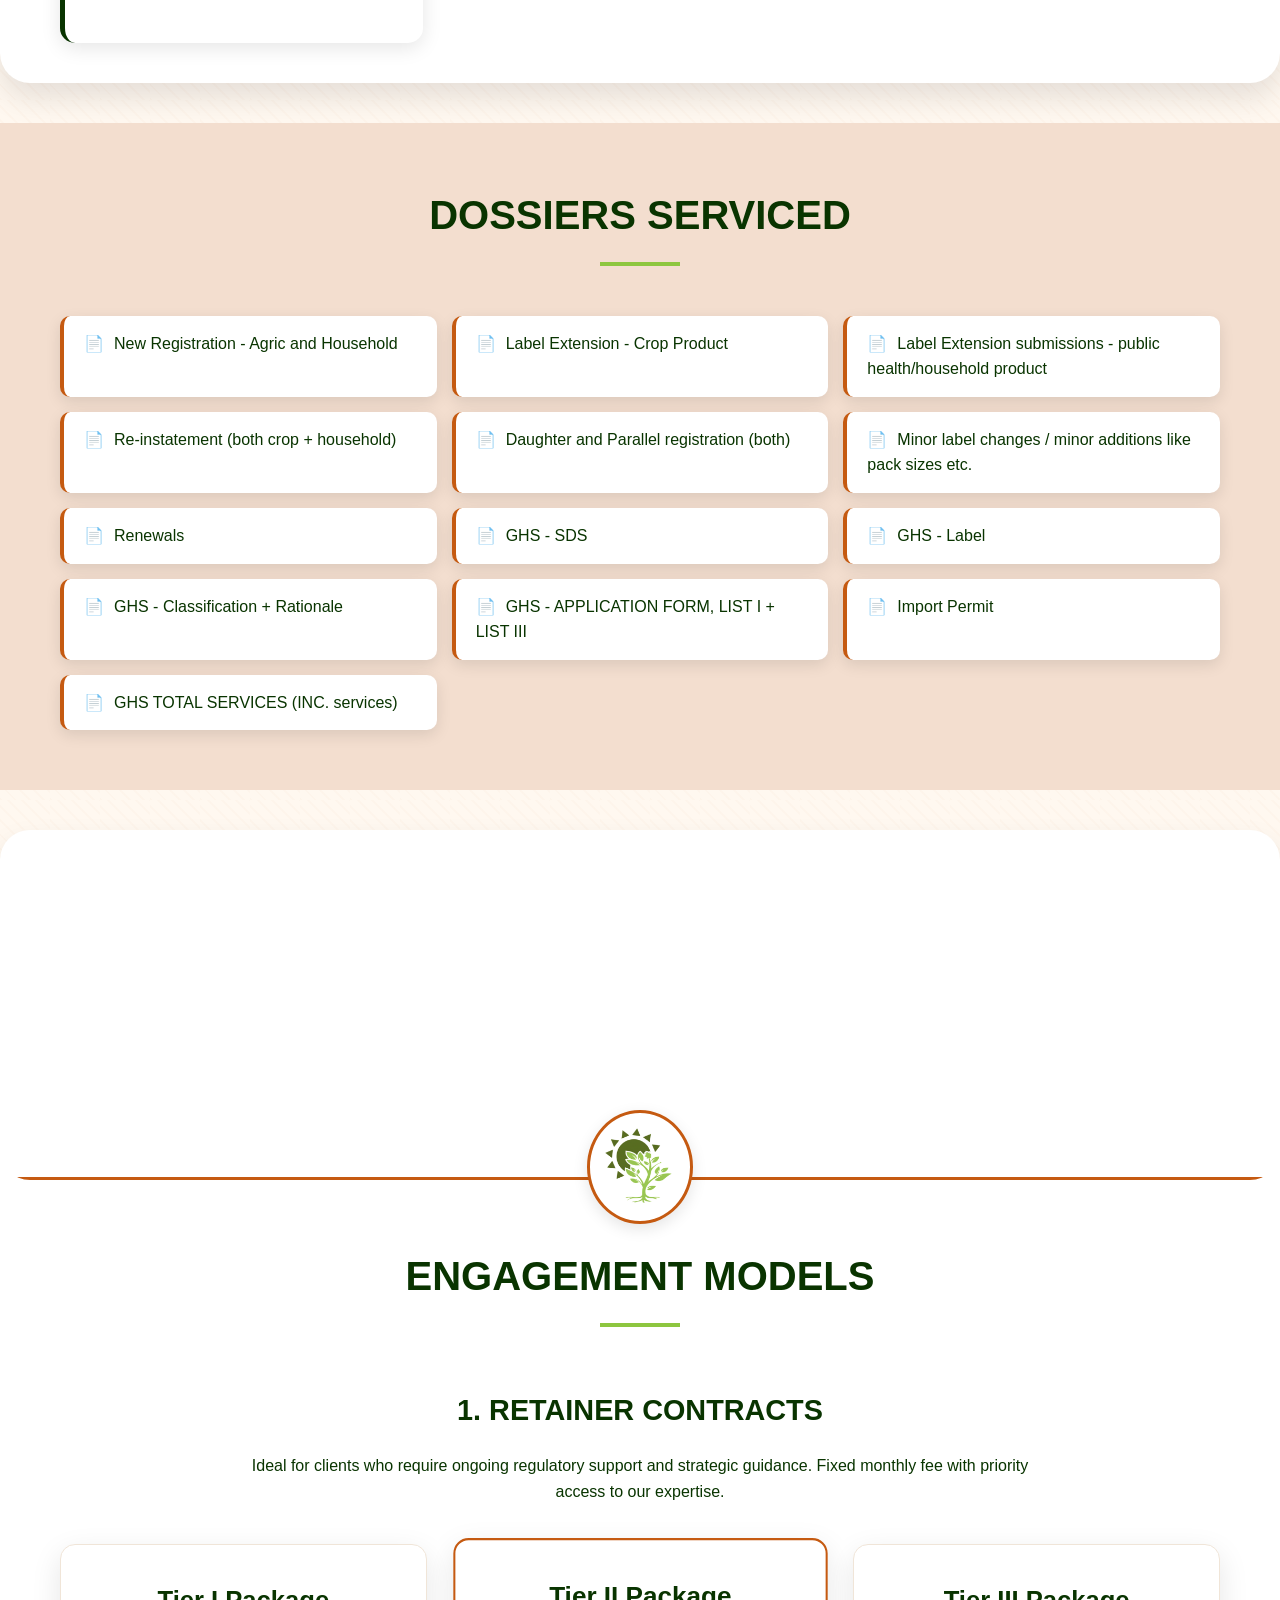
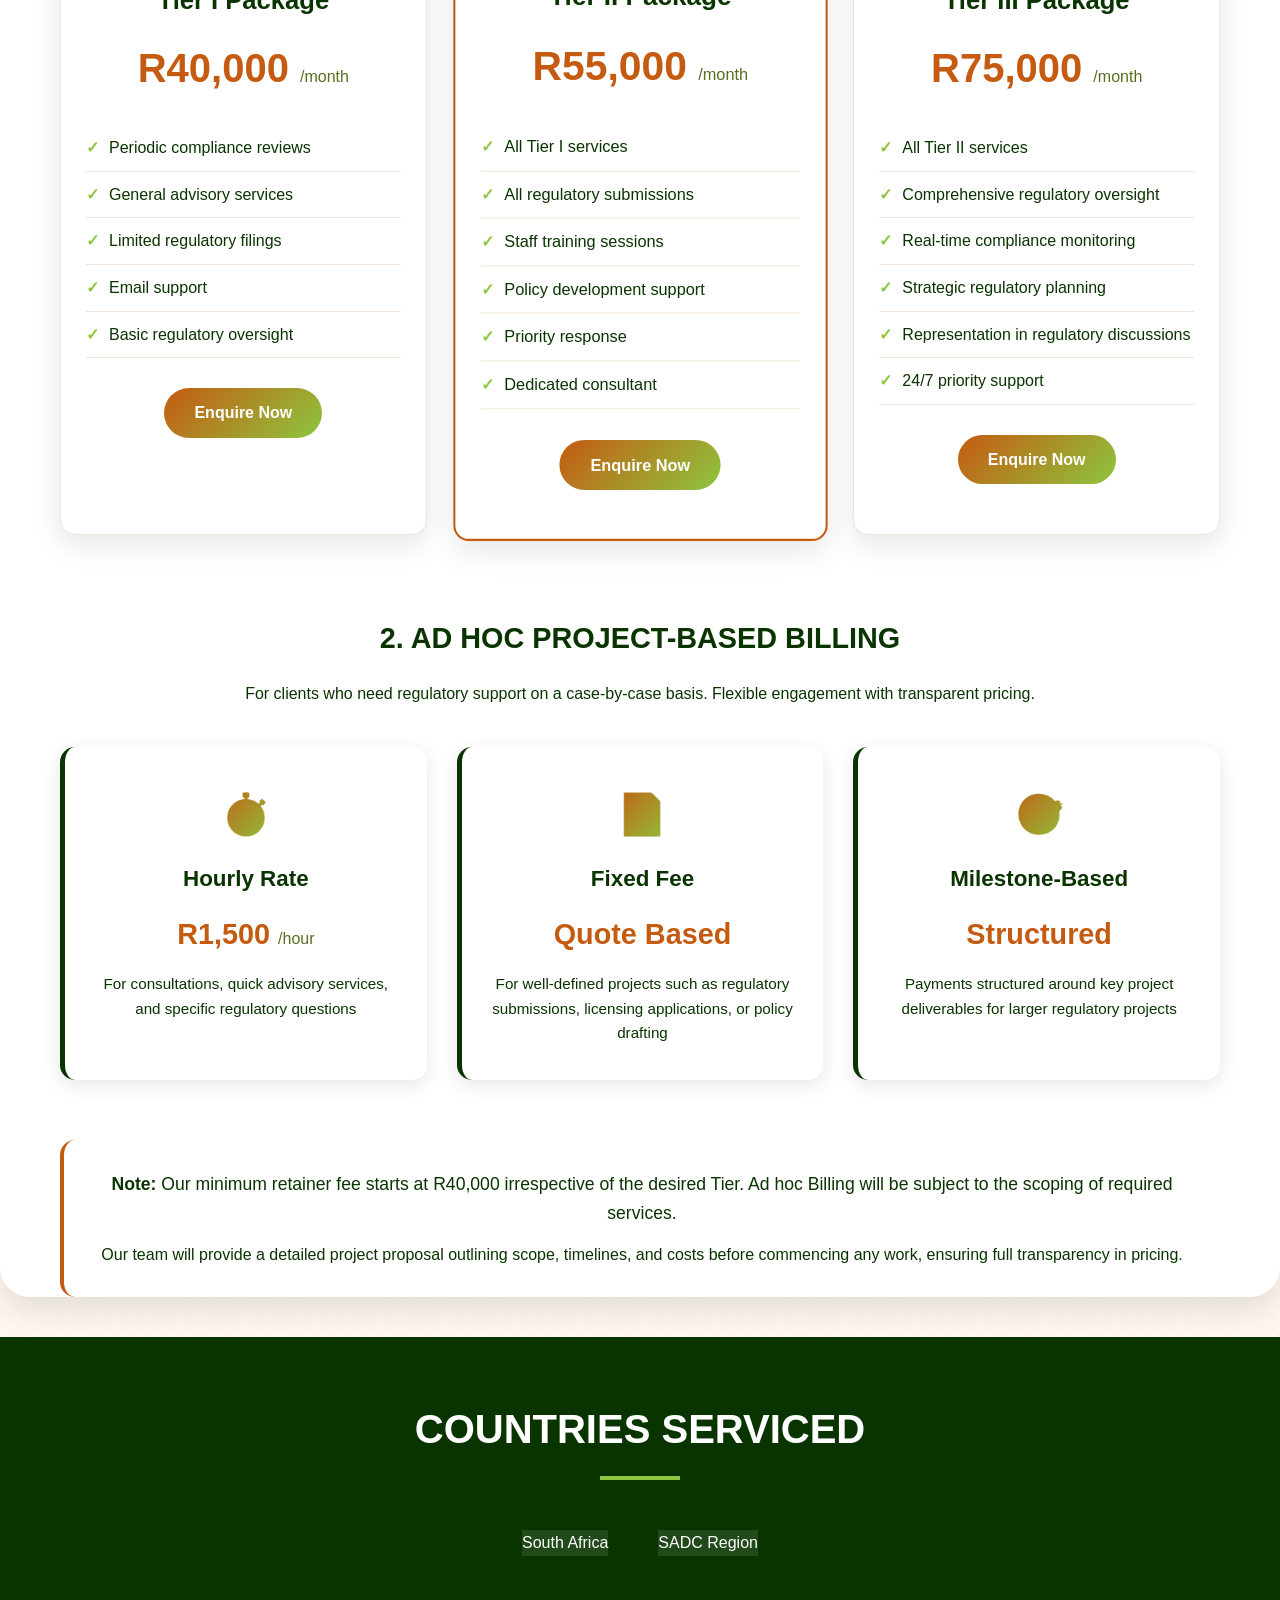
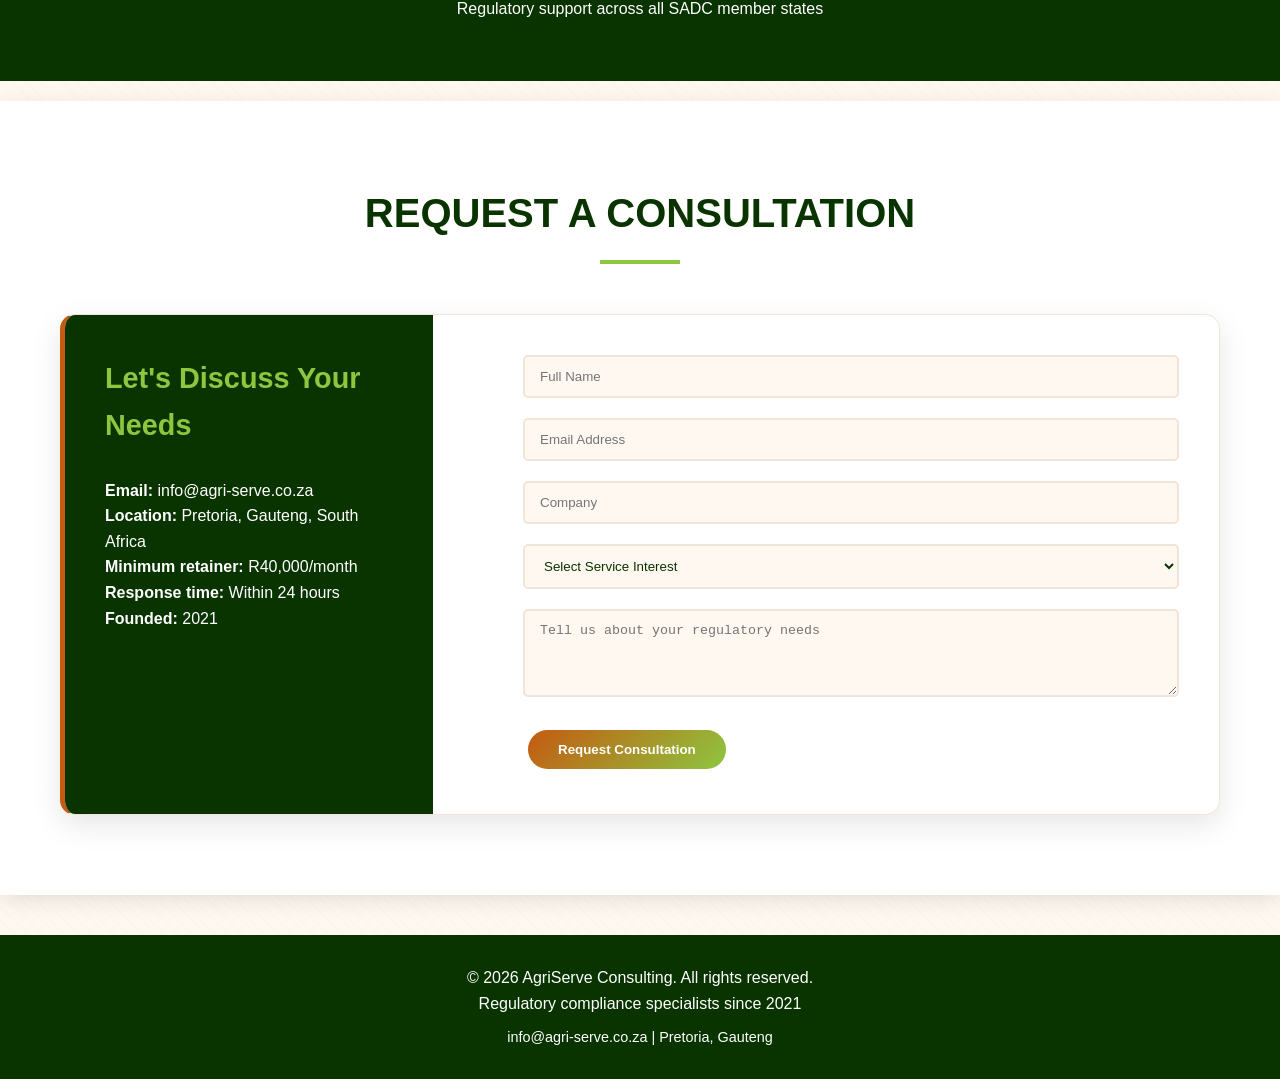
==== commit addd3fd0: "feat: redesign homepage with full-width service cards, orange accent lines, and updated content - Co" ====
--- a/services.html
+++ b/services.html
@@ -114,18 +114,6 @@
         .dossiers-list li:before {
             content: "📄";
             margin-right: 10px;
-        }
-        
-        /* Greenish overlay for profile header sections on services page */
-        .profile-header-image .header-slide::after {
-            content: '';
-            position: absolute;
-            top: 0;
-            left: 0;
-            width: 100%;
-            height: 100%;
-            background: linear-gradient(rgba(9, 52, 0, 0.6), rgba(88, 110, 32, 0.6));
-            pointer-events: none;
         }
         
         @media (max-width: 768px) {
@@ -193,7 +181,7 @@
         </div>
     </nav>
 
-    <!-- Page Header -->
+    <!-- Page Header (with orange line at bottom, matching hero on index) -->
     <section class="page-header">
         <div class="container">
             <h1>COMPANY SERVICE OFFERINGS</h1>
@@ -201,63 +189,63 @@
         </div>
     </section>
 
-    <!-- OUR CORE SERVICES Section - Twitter style photo background WITH greenish overlay -->
-    <div class="profile-header-section">
-        <div class="profile-header-image">
-            <div class="header-slider-container">
-                <div class="header-slide">
-                    <img src="https://images.unsplash.com/photo-1586771107445-d3ca888129ff?ixlib=rb-1.2.1&auto=format&fit=crop&w=1950&q=80" alt="Agricultural research" loading="lazy">
-                </div>
-                <div class="header-slide">
-                    <img src="https://images.unsplash.com/photo-1523348837708-15d4a09cfac2?ixlib=rb-1.2.1&auto=format&fit=crop&w=1950&q=80" alt="Crop fields" loading="lazy">
-                </div>
-                <div class="header-slide">
-                    <img src="https://images.unsplash.com/photo-1500382017468-9049fed747ef?ixlib=rb-1.2.1&auto=format&fit=crop&w=1950&q=80" alt="Farm landscape" loading="lazy">
-                </div>
-                <div class="header-slide">
-                    <img src="https://images.unsplash.com/photo-1464226184884-fa280b87c399?ixlib=rb-1.2.1&auto=format&fit=crop&w=1950&q=80" alt="Plant seedlings" loading="lazy">
-                </div>
-            </div>
-        </div>
-        
-        <div class="profile-logo-container">
-            <div class="profile-logo-wrapper">
-                <img src="logo.png" alt="AgriServe Logo" class="profile-logo">
-            </div>
-        </div>
-        
-        <div class="profile-content">
-            <div class="container">
-                <div class="section-title-wrapper">
-                    <h2>OUR CORE SERVICES</h2>
-                </div>
-                <div class="about-style-grid">
-                    <div class="about-style-card">
-                        <div class="card-icon">📋</div>
-                        <h3>Product Registration</h3>
-                        <p>Complete management of new registrations, label extensions, re-instatements, and parallel registrations for agricultural remedies and household products.</p>
-                    </div>
-                    <div class="about-style-card">
-                        <div class="card-icon">🏷️</div>
-                        <h3>Product Label & SDS Compilation</h3>
-                        <p>Crafting accurate and compliant product labels and Safety Data Sheets (SDS) ensuring regulatory adherence and product safety.</p>
-                    </div>
-                    <div class="about-style-card">
-                        <div class="card-icon">📚</div>
-                        <h3>Regulatory Policy Training</h3>
-                        <p>Customized training programs designed to educate your team on the latest regulatory policies and compliance requirements.</p>
-                    </div>
-                    <div class="about-style-card">
-                        <div class="card-icon">⚖️</div>
-                        <h3>GHS Compliance</h3>
-                        <p>Full GHS services including SDS, labels, classification, rationales, and application forms (LIST I & LIST III).</p>
+    <!-- ===== OUR CORE SERVICES – Full‑width white card with image slider ===== -->
+    <div class="white-card-section">
+        <div class="white-card">
+            <div class="card-top-slider">
+                <div class="header-slider-container">
+                    <div class="header-slide">
+                        <img src="https://images.unsplash.com/photo-1586771107445-d3ca888129ff?ixlib=rb-1.2.1&auto=format&fit=crop&w=1950&q=80" alt="Agricultural research" loading="lazy">
+                    </div>
+                    <div class="header-slide">
+                        <img src="https://images.unsplash.com/photo-1523348837708-15d4a09cfac2?ixlib=rb-1.2.1&auto=format&fit=crop&w=1950&q=80" alt="Crop fields" loading="lazy">
+                    </div>
+                    <div class="header-slide">
+                        <img src="https://images.unsplash.com/photo-1500382017468-9049fed747ef?ixlib=rb-1.2.1&auto=format&fit=crop&w=1950&q=80" alt="Farm landscape" loading="lazy">
+                    </div>
+                    <div class="header-slide">
+                        <img src="https://images.unsplash.com/photo-1464226184884-fa280b87c399?ixlib=rb-1.2.1&auto=format&fit=crop&w=1950&q=80" alt="Plant seedlings" loading="lazy">
+                    </div>
+                </div>
+            </div>
+            <div class="card-logo-center">
+                <div class="card-logo-wrapper">
+                    <img src="logo.png" alt="AgriServe Logo" class="card-logo">
+                </div>
+            </div>
+            <div class="card-text-content">
+                <div class="container">
+                    <div class="section-title-wrapper">
+                        <h2>OUR CORE SERVICES</h2>
+                    </div>
+                    <div class="about-style-grid">
+                        <div class="about-style-card">
+                            <div class="card-icon">📋</div>
+                            <h3>Product Registration</h3>
+                            <p>Complete management of new registrations, label extensions, re-instatements, and parallel registrations for agricultural remedies and household products.</p>
+                        </div>
+                        <div class="about-style-card">
+                            <div class="card-icon">🏷️</div>
+                            <h3>Product Label & SDS Compilation</h3>
+                            <p>Crafting accurate and compliant product labels and Safety Data Sheets (SDS) ensuring regulatory adherence and product safety.</p>
+                        </div>
+                        <div class="about-style-card">
+                            <div class="card-icon">📚</div>
+                            <h3>Regulatory Policy Training</h3>
+                            <p>Customized training programs designed to educate your team on the latest regulatory policies and compliance requirements.</p>
+                        </div>
+                        <div class="about-style-card">
+                            <div class="card-icon">⚖️</div>
+                            <h3>GHS Compliance</h3>
+                            <p>Full GHS services including SDS, labels, classification, rationales, and application forms (LIST I & LIST III).</p>
+                        </div>
                     </div>
                 </div>
             </div>
         </div>
     </div>
 
-    <!-- Dossiers Serviced - NO LOGO -->
+    <!-- Dossiers Serviced (no card, original background) -->
     <section class="dossiers-container">
         <div class="container">
             <div class="section-title-wrapper">
@@ -281,121 +269,121 @@
         </div>
     </section>
 
-    <!-- ENGAGEMENT MODELS Section - Twitter style photo background WITH greenish overlay -->
-    <div class="profile-header-section">
-        <div class="profile-header-image">
-            <div class="header-slider-container">
-                <div class="header-slide">
-                    <img src="https://images.unsplash.com/photo-1586771107445-d3ca888129ff?ixlib=rb-1.2.1&auto=format&fit=crop&w=1950&q=80" alt="Business meeting" loading="lazy">
-                </div>
-                <div class="header-slide">
-                    <img src="https://images.unsplash.com/photo-1522071820081-009f0129c71c?ixlib=rb-1.2.1&auto=format&fit=crop&w=1950&q=80" alt="Team collaboration" loading="lazy">
-                </div>
-                <div class="header-slide">
-                    <img src="https://images.unsplash.com/photo-1552664730-d307ca884978?ixlib=rb-1.2.1&auto=format&fit=crop&w=1950&q=80" alt="Business strategy" loading="lazy">
-                </div>
-                <div class="header-slide">
-                    <img src="https://images.unsplash.com/photo-1454165804606-c3d57bc86b40?ixlib=rb-1.2.1&auto=format&fit=crop&w=1950&q=80" alt="Financial planning" loading="lazy">
-                </div>
-            </div>
-        </div>
-        
-        <div class="profile-logo-container">
-            <div class="profile-logo-wrapper">
-                <img src="logo.png" alt="AgriServe Logo" class="profile-logo">
-            </div>
-        </div>
-        
-        <div class="profile-content">
-            <div class="container">
-                <div class="section-title-wrapper">
-                    <h2>ENGAGEMENT MODELS</h2>
-                </div>
-                
-                <!-- Retainer Contracts -->
-                <h3 style="margin: 60px 0 20px; color: var(--text-primary); text-align: center; font-size: 1.8rem;">1. RETAINER CONTRACTS</h3>
-                <p style="text-align: center; max-width: 800px; margin: 0 auto 40px; color: var(--text-primary);">Ideal for clients who require ongoing regulatory support and strategic guidance. Fixed monthly fee with priority access to our expertise.</p>
-                
-                <div class="pricing-grid" style="display: grid; grid-template-columns: repeat(auto-fit, minmax(300px, 1fr)); gap: 30px; margin-top: 40px;">
-                    <div class="pricing-card">
-                        <h3>Tier I Package</h3>
-                        <div class="price">R40,000 <small>/month</small></div>
-                        <ul class="features">
-                            <li>Periodic compliance reviews</li>
-                            <li>General advisory services</li>
-                            <li>Limited regulatory filings</li>
-                            <li>Email support</li>
-                            <li>Basic regulatory oversight</li>
-                        </ul>
-                        <a href="index.html#contact" class="btn btn-primary">Enquire Now</a>
-                    </div>
-
-                    <div class="pricing-card featured">
-                        <h3>Tier II Package</h3>
-                        <div class="price">R55,000 <small>/month</small></div>
-                        <ul class="features">
-                            <li>All Tier I services</li>
-                            <li>All regulatory submissions</li>
-                            <li>Staff training sessions</li>
-                            <li>Policy development support</li>
-                            <li>Priority response</li>
-                            <li>Dedicated consultant</li>
-                        </ul>
-                        <a href="index.html#contact" class="btn btn-primary">Enquire Now</a>
-                    </div>
-
-                    <div class="pricing-card">
-                        <h3>Tier III Package</h3>
-                        <div class="price">R75,000 <small>/month</small></div>
-                        <ul class="features">
-                            <li>All Tier II services</li>
-                            <li>Comprehensive regulatory oversight</li>
-                            <li>Real-time compliance monitoring</li>
-                            <li>Strategic regulatory planning</li>
-                            <li>Representation in regulatory discussions</li>
-                            <li>24/7 priority support</li>
-                        </ul>
-                        <a href="index.html#contact" class="btn btn-primary">Enquire Now</a>
-                    </div>
-                </div>
-
-                <!-- AD HOC SERVICES -->
-                <div style="margin-top: 80px;">
-                    <h3 style="margin: 40px 0 20px; color: var(--text-primary); text-align: center; font-size: 1.8rem;">2. AD HOC PROJECT-BASED BILLING</h3>
-                    <p style="text-align: center; max-width: 800px; margin: 0 auto 40px; color: var(--text-primary);">For clients who need regulatory support on a case-by-case basis. Flexible engagement with transparent pricing.</p>
+    <!-- ===== ENGAGEMENT MODELS – Full‑width white card with image slider ===== -->
+    <div class="white-card-section">
+        <div class="white-card">
+            <div class="card-top-slider">
+                <div class="header-slider-container">
+                    <div class="header-slide">
+                        <img src="https://images.unsplash.com/photo-1586771107445-d3ca888129ff?ixlib=rb-1.2.1&auto=format&fit=crop&w=1950&q=80" alt="Business meeting" loading="lazy">
+                    </div>
+                    <div class="header-slide">
+                        <img src="https://images.unsplash.com/photo-1522071820081-009f0129c71c?ixlib=rb-1.2.1&auto=format&fit=crop&w=1950&q=80" alt="Team collaboration" loading="lazy">
+                    </div>
+                    <div class="header-slide">
+                        <img src="https://images.unsplash.com/photo-1552664730-d307ca884978?ixlib=rb-1.2.1&auto=format&fit=crop&w=1950&q=80" alt="Business strategy" loading="lazy">
+                    </div>
+                    <div class="header-slide">
+                        <img src="https://images.unsplash.com/photo-1454165804606-c3d57bc86b40?ixlib=rb-1.2.1&auto=format&fit=crop&w=1950&q=80" alt="Financial planning" loading="lazy">
+                    </div>
+                </div>
+            </div>
+            <div class="card-logo-center">
+                <div class="card-logo-wrapper">
+                    <img src="logo.png" alt="AgriServe Logo" class="card-logo">
+                </div>
+            </div>
+            <div class="card-text-content">
+                <div class="container">
+                    <div class="section-title-wrapper">
+                        <h2>ENGAGEMENT MODELS</h2>
+                    </div>
                     
-                    <div class="ad-hoc-grid">
-                        <div class="about-style-card ad-hoc-card">
-                            <div class="card-icon">⏱️</div>
-                            <h4>Hourly Rate</h4>
-                            <p class="price">R1,500 <small>/hour</small></p>
-                            <p>For consultations, quick advisory services, and specific regulatory questions</p>
-                        </div>
-                        <div class="about-style-card ad-hoc-card">
-                            <div class="card-icon">📄</div>
-                            <h4>Fixed Fee</h4>
-                            <p class="price">Quote Based</p>
-                            <p>For well-defined projects such as regulatory submissions, licensing applications, or policy drafting</p>
-                        </div>
-                        <div class="about-style-card ad-hoc-card">
-                            <div class="card-icon">🎯</div>
-                            <h4>Milestone-Based</h4>
-                            <p class="price">Structured</p>
-                            <p>Payments structured around key project deliverables for larger regulatory projects</p>
-                        </div>
-                    </div>
-                </div>
-
-                <!-- Important Note -->
-                <div style="background: var(--bg-section-light); padding: 30px; border-radius: 15px; margin-top: 60px; text-align: center; border-left: 4px solid #C55A11;">
-                    <p style="font-size: 1.1rem; color: var(--text-primary);"><strong>Note:</strong> Our minimum retainer fee starts at R40,000 irrespective of the desired Tier. Ad hoc Billing will be subject to the scoping of required services.</p>
-                    <p style="margin-top: 15px; color: var(--text-primary);">Our team will provide a detailed project proposal outlining scope, timelines, and costs before commencing any work, ensuring full transparency in pricing.</p>
+                    <!-- Retainer Contracts -->
+                    <h3 style="margin: 60px 0 20px; color: var(--text-primary); text-align: center; font-size: 1.8rem;">1. RETAINER CONTRACTS</h3>
+                    <p style="text-align: center; max-width: 800px; margin: 0 auto 40px; color: var(--text-primary);">Ideal for clients who require ongoing regulatory support and strategic guidance. Fixed monthly fee with priority access to our expertise.</p>
+                    
+                    <div class="pricing-grid" style="display: grid; grid-template-columns: repeat(auto-fit, minmax(300px, 1fr)); gap: 30px; margin-top: 40px;">
+                        <div class="pricing-card">
+                            <h3>Tier I Package</h3>
+                            <div class="price">R40,000 <small>/month</small></div>
+                            <ul class="features">
+                                <li>Periodic compliance reviews</li>
+                                <li>General advisory services</li>
+                                <li>Limited regulatory filings</li>
+                                <li>Email support</li>
+                                <li>Basic regulatory oversight</li>
+                            </ul>
+                            <a href="index.html#contact" class="btn btn-primary">Enquire Now</a>
+                        </div>
+
+                        <div class="pricing-card featured">
+                            <h3>Tier II Package</h3>
+                            <div class="price">R55,000 <small>/month</small></div>
+                            <ul class="features">
+                                <li>All Tier I services</li>
+                                <li>All regulatory submissions</li>
+                                <li>Staff training sessions</li>
+                                <li>Policy development support</li>
+                                <li>Priority response</li>
+                                <li>Dedicated consultant</li>
+                            </ul>
+                            <a href="index.html#contact" class="btn btn-primary">Enquire Now</a>
+                        </div>
+
+                        <div class="pricing-card">
+                            <h3>Tier III Package</h3>
+                            <div class="price">R75,000 <small>/month</small></div>
+                            <ul class="features">
+                                <li>All Tier II services</li>
+                                <li>Comprehensive regulatory oversight</li>
+                                <li>Real-time compliance monitoring</li>
+                                <li>Strategic regulatory planning</li>
+                                <li>Representation in regulatory discussions</li>
+                                <li>24/7 priority support</li>
+                            </ul>
+                            <a href="index.html#contact" class="btn btn-primary">Enquire Now</a>
+                        </div>
+                    </div>
+
+                    <!-- AD HOC SERVICES -->
+                    <div style="margin-top: 80px;">
+                        <h3 style="margin: 40px 0 20px; color: var(--text-primary); text-align: center; font-size: 1.8rem;">2. AD HOC PROJECT-BASED BILLING</h3>
+                        <p style="text-align: center; max-width: 800px; margin: 0 auto 40px; color: var(--text-primary);">For clients who need regulatory support on a case-by-case basis. Flexible engagement with transparent pricing.</p>
+                        
+                        <div class="ad-hoc-grid" style="display: grid; grid-template-columns: repeat(auto-fit, minmax(280px, 1fr)); gap: 30px;">
+                            <div class="about-style-card ad-hoc-card">
+                                <div class="card-icon">⏱️</div>
+                                <h4>Hourly Rate</h4>
+                                <p class="price">R1,500 <small>/hour</small></p>
+                                <p>For consultations, quick advisory services, and specific regulatory questions</p>
+                            </div>
+                            <div class="about-style-card ad-hoc-card">
+                                <div class="card-icon">📄</div>
+                                <h4>Fixed Fee</h4>
+                                <p class="price">Quote Based</p>
+                                <p>For well-defined projects such as regulatory submissions, licensing applications, or policy drafting</p>
+                            </div>
+                            <div class="about-style-card ad-hoc-card">
+                                <div class="card-icon">🎯</div>
+                                <h4>Milestone-Based</h4>
+                                <p class="price">Structured</p>
+                                <p>Payments structured around key project deliverables for larger regulatory projects</p>
+                            </div>
+                        </div>
+                    </div>
+
+                    <!-- Important Note -->
+                    <div style="background: var(--bg-section-light); padding: 30px; border-radius: 15px; margin-top: 60px; text-align: center; border-left: 4px solid #C55A11;">
+                        <p style="font-size: 1.1rem; color: var(--text-primary);"><strong>Note:</strong> Our minimum retainer fee starts at R40,000 irrespective of the desired Tier. Ad hoc Billing will be subject to the scoping of required services.</p>
+                        <p style="margin-top: 15px; color: var(--text-primary);">Our team will provide a detailed project proposal outlining scope, timelines, and costs before commencing any work, ensuring full transparency in pricing.</p>
+                    </div>
                 </div>
             </div>
         </div>
     </div>
 
-    <!-- Countries Serviced - NO LOGO -->
+    <!-- Countries Serviced (dark background section, unchanged) -->
     <section class="authorities" style="background: #093400; color: white;">
         <div class="container">
             <div class="section-title-wrapper">
@@ -409,7 +397,7 @@
         </div>
     </section>
 
-    <!-- Contact Section - NO LOGO -->
+    <!-- Contact Section -->
     <section class="contact-section" id="contact">
         <div class="container">
             <div class="section-title-wrapper">
@@ -428,20 +416,7 @@
                     <input type="hidden" name="_captcha" value="false">
                     <input type="hidden" name="_next" value="https://olwethu-coder.github.io/agriserve-website/thankyou.html">
                     <input type="hidden" name="_subject" value="New Consultation Request from AgriServe Website">
-                    
-                    <!-- AUTO-REPLY EMAIL - SENT IMMEDIATELY AFTER SUBMIT -->
-                    <input type="hidden" name="_autoresponse" value="Good day,
-
-This email serves to confirm receipt of your business inquiry. A member of our team will be in contact with you within the next 24 hours to arrange a time to discuss the requested services.
-
-Kind Regards
-AGRISERVE CONSULTING TEAM
-Email: info@agri-serve.co.za
-Address: Pretoria | Gauteng
-Website: www.agri-serve.co.za
-
-AgriServe
-CONSULTING">
+                    <input type="hidden" name="_autoresponse" value="Good day,\n\nThis email serves to confirm receipt of your business inquiry. A member of our team will be in contact with you within the next 24 hours to arrange a time to discuss the requested services.\n\nKind Regards\nAGRISERVE CONSULTING TEAM\nEmail: info@agri-serve.co.za\nAddress: Pretoria | Gauteng\nWebsite: www.agri-serve.co.za\n\nAgriServe\nCONSULTING">
                     
                     <div class="form-group">
                         <input type="text" name="name" id="formName" placeholder="Full Name" required>
@@ -483,14 +458,12 @@
         </div>
     </footer>
 
-    <!-- Theme Toggle Button - Icon only -->
+    <!-- Theme Toggle & Back to Top -->
     <div class="theme-toggle">
         <button class="theme-toggle-btn" id="themeToggle">
             <span class="toggle-icon" id="themeIcon">🌙</span>
         </button>
     </div>
-
-    <!-- Back to Top Button -->
     <button class="back-to-top" id="backToTop" aria-label="Back to top">↑</button>
 
     <script src="script.js"></script>
@@ -511,7 +484,6 @@
                     })
                 };
                 localStorage.setItem('submittedFormData', JSON.stringify(formData));
-                // Form will now submit to FormSubmit which sends auto-reply email
             });
         }
     </script>
--- a/style.css
+++ b/style.css
@@ -93,6 +93,7 @@
     --text-light: #666666;
     --border-light: #F0E5D8;
     --border-accent: #C55A11;
+    --card-border-color: #093400;
     --shadow-color: rgba(0, 0, 0, 0.1);
     --overlay-light: rgba(243, 222, 207, 0.85);
     --gradient-start: #093400;
@@ -116,6 +117,7 @@
     --text-light: #cccccc;
     --border-light: #404040;
     --border-accent: #8DC63F;
+    --card-border-color: #8DC63F;
     --shadow-color: rgba(0, 0, 0, 0.3);
     --overlay-light: rgba(26, 26, 26, 0.9);
     --gradient-start: #2d2d2d;
@@ -204,7 +206,7 @@
     z-index: 2;
 }
 
-/* Hero Section - NO BORDER */
+/* Hero Section */
 .hero {
     background: linear-gradient(rgba(9, 52, 0, 0.85), rgba(88, 110, 32, 0.85)), url('https://images.unsplash.com/photo-1586771107445-d3ca888129ff?ixlib=rb-1.2.1&auto=format&fit=crop&w=1950&q=80');
     background-size: cover;
@@ -221,14 +223,25 @@
     align-items: center;
     z-index: 2;
     border: none;
-    /* Add bottom corner curves */
     border-bottom-left-radius: 50px;
     border-bottom-right-radius: 50px;
-    /* Add orangish border below hero */
-    border-bottom: 5px solid #C55A11;
-}
-
-/* About Section - NO BORDER */
+}
+
+/* Orange line at bottom of hero */
+.hero::after {
+    content: '';
+    position: absolute;
+    bottom: 0;
+    left: 0;
+    width: 100%;
+    height: 3px;
+    background: #C55A11;
+    border-radius: 0 0 50px 50px;
+    z-index: 10;
+    pointer-events: none;
+}
+
+/* About Section */
 .about {
     padding: 80px 0;
     background: linear-gradient(135deg, rgba(255, 255, 255, 0.95), rgba(245, 245, 245, 0.95));
@@ -237,7 +250,7 @@
     border: none;
 }
 
-/* Team Section - Consistent Spacing */
+/* Team Section */
 .team {
     padding: 80px 0;
     background: rgba(255, 255, 255, 0.9);
@@ -246,7 +259,7 @@
     border: none;
 }
 
-/* Authorities Section - Consistent Spacing */
+/* Authorities Section */
 .authorities {
     padding: 60px 0;
     background: #093400;
@@ -254,213 +267,345 @@
     position: relative;
     z-index: 1;
     margin: 20px 0;
-    border: none;
-}
-
-/* Countries Section - Consistent Spacing */
+}
+.authorities .section-title-wrapper h2 {
+    color: white;
+}
+.authorities .section-logo {
+    border-color: #8DC63F;
+}
+.authorities .about-style-card {
+    border-left-color: #C55A11;
+}
+.authorities .about-style-card:hover {
+    border-left-color: #8DC63F;
+}
+.categories-serviced h3 {
+    margin-bottom: 20px;
+    font-size: 1.5rem;
+    color: white;
+}
+.authorities-grid {
+    display: flex;
+    justify-content: center;
+    gap: 50px;
+    flex-wrap: wrap;
+    margin: 40px 0;
+}
+.categories-serviced {
+    text-align: center;
+    margin-top: 40px;
+    padding-top: 20px;
+    border-top: 2px solid #8DC63F;
+}
+.category-tags {
+    display: flex;
+    justify-content: center;
+    gap: 20px;
+    flex-wrap: wrap;
+}
+.category-tag {
+    padding: 10px 25px;
+    background: #8DC63F;
+    color: #093400;
+    border-radius: 50px;
+    font-weight: 600;
+    transition: all 0.3s ease;
+}
+.category-tag:hover {
+    transform: translateY(-3px) scale(1.05);
+    background: #C55A11;
+    color: white;
+}
+
+/* Countries Section */
 .countries-section {
     padding: 60px 0;
-    background: rgba(255, 255, 255, 0.9);
+    background: rgba(255, 255, 255, 0.95);
     margin: 20px 0;
     box-shadow: 0 5px 20px var(--shadow-color);
     text-align: center;
     overflow: hidden;
-    border: none;
-}
-
-/* Contact Section - Consistent Spacing */
+}
+.countries-section p {
+    margin-bottom: 40px;
+    color: var(--text-secondary);
+    font-size: 1.1rem;
+}
+
+/* Contact Section */
 .contact-section {
     padding: 80px 0;
-    background: rgba(255, 255, 255, 0.9);
+    background: rgba(255, 255, 255, 0.95);
     margin: 20px 0 40px;
     box-shadow: 0 5px 20px var(--shadow-color);
     border: none;
 }
 
-/* Profile Header Section - No Gap Between Image and Content */
-.profile-header-section {
-    position: relative;
-    margin: 0 0 40px 0;
-    width: 100%;
-    background: transparent;
-}
-
-.profile-header-image {
-    width: 100%;
-    height: 350px;
-    position: relative;
+.download-link {
+    color: #8DC63F;
+    text-decoration: none;
+    font-weight: 600;
+    transition: all 0.3s ease;
+}
+.download-link:hover {
+    color: #C55A11;
+    text-decoration: underline;
+}
+
+/* ===== ABOUT US STYLING FOR ALL SECTIONS ===== */
+.about-style-grid {
+    display: grid;
+    grid-template-columns: repeat(auto-fit, minmax(300px, 1fr));
+    gap: 30px;
+    margin: 40px 0;
+}
+.about-style-card {
+    background: var(--bg-card);
+    border-radius: 15px;
+    padding: 35px 30px;
+    box-shadow: 0 5px 20px var(--shadow-color);
+    border-left: 5px solid var(--card-border-color);
+    transition: all 0.3s ease;
+    height: 100%;
+}
+.about-style-card:hover {
+    transform: translateY(-5px);
+    border-left-color: var(--border-accent);
+}
+.card-icon {
+    font-size: 2.5rem;
+    margin-bottom: 15px;
+    display: inline-block;
+    background: linear-gradient(135deg, #C55A11, #8DC63F);
+    -webkit-background-clip: text;
+    background-clip: text;
+    color: transparent;
+    transition: transform 0.3s ease;
+}
+.about-style-card:hover .card-icon {
+    transform: scale(1.1);
+}
+.about-style-card h3,
+.about-style-card h4 {
+    color: var(--text-primary);
+    font-size: 1.4rem;
+    margin-bottom: 15px;
+    font-weight: 600;
+}
+.about-style-card p {
+    color: var(--text-primary);
+    line-height: 1.6;
+    font-size: 0.95rem;
+}
+
+/* Team cards */
+.team-card-about {
+    text-align: center;
+}
+.team-card-about .team-photo-img {
+    width: 130px;
+    height: 130px;
+    margin: 0 auto 20px;
+    border-radius: 50%;
     overflow: hidden;
-    background: #1a1a1a;
-    border: none;
-    border-radius: 30px;
-    margin: 0;
-    /* Add orangish border below Twitter-style images */
-    border-bottom: 5px solid #C55A11;
-}
-
-.header-slider-container {
-    position: relative;
-    width: 100%;
-    height: 100%;
-    overflow: hidden;
-    border-radius: 30px;
-}
-
-.header-slide {
-    position: absolute;
-    top: 0;
-    left: 0;
-    width: 100%;
-    height: 100%;
-    opacity: 0;
-    animation: seamlessDissolve 20s infinite;
-    overflow: hidden;
-    border-radius: 30px;
-}
-
-.header-slide:nth-child(1) { animation-delay: 0s; }
-.header-slide:nth-child(2) { animation-delay: 5s; }
-.header-slide:nth-child(3) { animation-delay: 10s; }
-.header-slide:nth-child(4) { animation-delay: 15s; }
-
-.header-slide img {
+    background: #093400;
+    display: flex;
+    align-items: center;
+    justify-content: center;
+    border: 4px solid #093400;
+}
+.team-card-about .team-photo-img img {
     width: 100%;
     height: 100%;
     object-fit: cover;
-    border-radius: 30px;
-}
-
-/* Logo Container - Overlays Both Image and Content with decorative lines */
-.profile-logo-container {
-    display: flex;
-    justify-content: center;
-    align-items: center;
-    position: relative;
-    z-index: 15;
-    margin-top: -60px;
-}
-
-/* Decorative lines - extended to reach the curves by adding the green underline length (80px) */
-.profile-logo-container::before,
-.profile-logo-container::after {
-    content: '';
-    position: absolute;
-    top: 50%;
-    height: 3px;
-    background: #C55A11;
-    border-radius: 3px;
-    transform: translateY(-50%);
-}
-
-/* Left line - starts from logo border, extended by 80px to reach curves */
-.profile-logo-container::before {
-    left: calc(50% - 60px);
-    right: auto;
-    width: calc(50% - 70px + 80px);
-}
-
-/* Right line - starts from logo border, extended by 80px to reach curves */
-.profile-logo-container::after {
-    right: calc(50% - 60px);
-    left: auto;
-    width: calc(50% - 70px + 80px);
-}
-
-/* Responsive adjustments - extended proportionally */
-@media (max-width: 768px) {
-    .profile-logo-container::before {
-        left: calc(50% - 45px);
-        width: calc(50% - 45px + 40px);
-    }
-    
-    .profile-logo-container::after {
-        right: calc(50% - 45px);
-        width: calc(50% - 45px + 40px);
-    }
-}
-
-@media (min-width: 769px) and (max-width: 1024px) {
-    .profile-logo-container::before {
-        left: calc(50% - 52px);
-        width: calc(50% - 55px + 60px);
-    }
-    
-    .profile-logo-container::after {
-        right: calc(50% - 52px);
-        width: calc(50% - 55px + 60px);
-    }
-}
-
-@media (min-width: 1200px) {
-    .profile-logo-container::before {
-        left: calc(50% - 60px);
-        width: calc(50% - 70px + 80px);
-    }
-    
-    .profile-logo-container::after {
-        right: calc(50% - 60px);
-        width: calc(50% - 70px + 80px);
-    }
-}
-
-.profile-logo-wrapper {
-    background: var(--bg-card);
-    border-radius: 50%;
-    padding: 0;
-    box-shadow: 0 5px 20px var(--shadow-color);
-    border: 3px solid var(--border-accent);
-    display: inline-block;
-    transition: transform 0.3s ease;
-    position: relative;
-    z-index: 2;
-    background: white;
-    width: 106px;
-    height: 106px;
+    display: block;
+}
+.team-card-about .team-photo {
+    background: #093400;
+    width: 130px;
+    height: 130px;
+    line-height: 130px;
+    font-size: 3rem;
+    margin: 0 auto 20px;
+    border: 4px solid #093400;
     display: flex;
     align-items: center;
     justify-content: center;
-}
-
-.profile-logo-wrapper:hover {
+    border-radius: 50%;
+}
+.team-card-about .team-title {
+    color: #C55A11;
+    font-weight: 600;
+    margin-bottom: 8px;
+}
+.team-card-about .team-qual {
+    color: var(--text-secondary);
+    font-style: italic;
+    font-size: 0.85rem;
+    margin-bottom: 12px;
+}
+.team-card-about .team-bio {
+    font-size: 0.9rem;
+    line-height: 1.5;
+}
+
+/* ===== COUNTRIES SECTION FLAGS ===== */
+.flag-container {
+    position: relative;
+    width: 100%;
+    overflow: hidden;
+    padding: 30px 0;
+    margin: 30px 0;
+}
+.flag-track {
+    display: flex;
+    animation: scrollFlags 40s linear infinite;
+    width: fit-content;
+}
+.flag-track:hover {
+    animation-play-state: paused;
+}
+@keyframes scrollFlags {
+    0% { transform: translateX(0); }
+    100% { transform: translateX(calc(-50% - 25px)); }
+}
+.flag-item {
+    display: flex;
+    flex-direction: column;
+    align-items: center;
+    margin: 0 25px;
+    min-width: 140px;
+    transition: transform 0.3s ease;
+}
+.flag-item:hover {
+    transform: translateY(-10px) scale(1.05);
+}
+.flag {
+    width: 100px;
+    height: 75px;
+    object-fit: cover;
+    border-radius: 8px;
+    box-shadow: 0 5px 15px var(--shadow-color);
+    border: 2px solid #C55A11;
+    transition: all 0.3s ease;
+}
+.flag-item.south-africa .flag {
+    border: 3px solid #C55A11;
     transform: scale(1.05);
 }
-
-.profile-logo {
-    width: 100px;
-    height: 100px;
-    object-fit: contain;
-    border-radius: 50%;
-    background: white;
-    padding: 12px;
-    display: block;
-}
-
-/* Content Card - ORIGINAL overlapping design */
-.profile-content {
+.country-name {
+    margin-top: 10px;
+    font-weight: 600;
+    color: var(--text-primary);
+    font-size: 0.95rem;
+    text-align: center;
+}
+
+/* ===== PAGE HEADER ===== */
+.page-header {
+    background: linear-gradient(135deg, #093400 0%, #586E20 100%);
+    color: white;
+    padding: 80px 0;
+    text-align: center;
+    margin-top: 0;
+    margin-bottom: 60px;
+    border: none;
+}
+.page-header h1 {
+    font-size: 2.5rem;
+    margin-bottom: 15px;
+}
+.page-header p {
+    font-size: 1.2rem;
+    opacity: 0.9;
+    max-width: 800px;
+    margin: 0 auto;
+}
+
+/* ===== CONTACT SECTION ===== */
+.contact-section {
+    padding: 80px 0;
     background: rgba(255, 255, 255, 0.95);
-    padding: 30px 0 60px 0;
+    margin: 20px 0 40px;
+    box-shadow: 0 5px 20px var(--shadow-color);
+}
+.contact-wrapper {
+    display: grid;
+    grid-template-columns: 1fr 2fr;
+    gap: 50px;
+    background: var(--bg-card);
+    border-radius: 15px;
+    overflow: hidden;
     box-shadow: 0 10px 30px var(--shadow-color);
-    margin-top: -50px;
-    position: relative;
-    z-index: 10;
+    border: 1px solid var(--border-light);
+    border-left: 5px solid #C55A11;
+}
+.contact-info {
+    background: #093400;
+    color: white;
+    padding: 40px;
+}
+.contact-info h3 {
+    font-size: 1.8rem;
+    margin-bottom: 30px;
+    color: #8DC63F;
+}
+.contact-form {
+    padding: 40px;
+}
+.form-group {
+    margin-bottom: 20px;
+}
+.form-group input,
+.form-group textarea,
+.form-group select {
+    width: 100%;
+    padding: 12px 15px;
+    border: 2px solid var(--border-light);
+    border-radius: 5px;
+    background: var(--bg-primary);
+    color: var(--text-primary);
+}
+
+/* ===== FOOTER ===== */
+footer {
+    background-color: #093400;
+    color: white;
+    text-align: center;
+    padding: 30px 0;
     border: none;
-    border-radius: 0;
-}
-
-.profile-content .section-title-wrapper {
-    margin-bottom: 30px;
-    padding-top: 60px;
-}
-
-.profile-content .section-title-wrapper h2 {
-    margin-top: 0;
-}
-
-/* Dossiers Container */
-.dossiers-container {
-    background: #F3DECF;
-    padding: 60px 0;
-    margin: 20px 0;
+}
+
+/* ===== AD HOC GRID ===== */
+.ad-hoc-grid {
+    display: grid;
+    grid-template-columns: repeat(3, 1fr);
+    gap: 30px;
+    margin-top: 40px;
+}
+.ad-hoc-card {
+    text-align: center;
+    padding: 35px 25px !important;
+}
+.ad-hoc-card .card-icon {
+    font-size: 2.5rem;
+    margin-bottom: 15px;
+}
+.ad-hoc-card h4 {
+    font-size: 1.4rem;
+    margin-bottom: 12px;
+    font-weight: 600;
+}
+.ad-hoc-card .price {
+    font-size: 1.8rem;
+    color: #C55A11;
+    font-weight: bold;
+    margin: 15px 0;
+}
+.ad-hoc-card .price small {
+    font-size: 1rem;
+    color: var(--text-secondary);
 }
 
 /* ===== THEME TOGGLE BUTTON ===== */
@@ -473,7 +618,6 @@
     align-items: center;
     justify-content: center;
 }
-
 .theme-toggle-btn {
     background: var(--toggle-bg);
     border: none;
@@ -487,17 +631,14 @@
     transition: all 0.3s ease;
     border: 2px solid var(--border-accent);
 }
-
 .theme-toggle-btn:hover {
     transform: translateY(-3px);
     box-shadow: 0 10px 25px var(--shadow-color);
 }
-
 .theme-toggle-btn .toggle-icon {
     font-size: 1.2rem;
     transition: transform 0.3s ease;
 }
-
 .theme-toggle-btn:hover .toggle-icon {
     transform: rotate(15deg);
 }
@@ -526,19 +667,16 @@
     transform: translateY(20px);
     border: 2px solid white;
 }
-
 .back-to-top.show {
     opacity: 1;
     visibility: visible;
     transform: translateY(0);
 }
-
 .back-to-top:hover {
     background: #8DC63F;
     transform: translateY(-5px) scale(1.1);
     box-shadow: 0 10px 25px rgba(0,0,0,0.3);
 }
-
 .back-to-top:active {
     transform: translateY(0) scale(0.95);
 }
@@ -554,35 +692,29 @@
         transform: scale(1);
     }
 }
-
 @keyframes float {
     0% { transform: translateY(0px); }
     50% { transform: translateY(-5px); }
     100% { transform: translateY(0px); }
 }
-
 .section-logo {
     animation: float 4s ease-in-out infinite;
 }
 
-/* ===== PULSE EFFECT ===== */
 @keyframes pulse {
     0% { box-shadow: 0 0 0 0 rgba(197, 90, 17, 0.4); }
     70% { box-shadow: 0 0 0 10px rgba(197, 90, 17, 0); }
     100% { box-shadow: 0 0 0 0 rgba(197, 90, 17, 0); }
 }
-
 .btn-primary {
     animation: pulse 2s infinite;
     position: relative;
     z-index: 1;
 }
-
 .btn-primary:hover {
     animation: none;
 }
 
-/* ===== GRADIENT BORDER ===== */
 @keyframes borderGlow {
     0% {
         border-color: #C55A11;
@@ -605,11 +737,9 @@
         box-shadow: 0 0 5px rgba(197, 90, 17, 0.3);
     }
 }
-
 .authority-item {
     animation: borderGlow 8s infinite;
 }
-
 .nav-links a {
     animation: borderGlow 8s infinite;
     border: 2px solid transparent;
@@ -618,19 +748,16 @@
     margin: 0 2px;
     transition: all 0.3s ease;
 }
-
 .nav-links a.active {
     background-color: #C55A11;
     color: white;
     border-color: #C55A11;
     animation: borderGlow 4s infinite;
 }
-
 .nav-links a:hover {
     transform: translateY(-3px);
     box-shadow: 0 5px 15px rgba(0,0,0,0.2);
 }
-
 .btn-secondary {
     animation: borderGlow 6s infinite;
     border-width: 2px;
@@ -640,22 +767,12 @@
     color: white;
     transition: all 0.3s ease;
 }
-
 .btn-secondary:hover {
     background-color: #8DC63F;
     color: #093400;
     transform: translateY(-3px) scale(1.05);
     animation: none;
     border-color: #8DC63F;
-}
-
-.btn-primary {
-    animation: pulse 2s infinite, borderGlow 6s infinite;
-    border: 2px solid transparent;
-}
-
-.btn-primary:hover {
-    animation: none;
 }
 
 /* ===== BUTTON STYLES ===== */
@@ -673,27 +790,23 @@
     overflow: hidden;
     -webkit-tap-highlight-color: transparent;
 }
-
 .btn-primary {
     background: linear-gradient(135deg, #C55A11, #8DC63F);
     color: white;
     animation: pulse 2s infinite;
 }
-
 .btn-primary:hover {
     background: linear-gradient(135deg, #8DC63F, #C55A11);
     transform: translateY(-3px) scale(1.05);
     box-shadow: 0 10px 20px rgba(197, 90, 17, 0.3);
     animation: none;
 }
-
 .btn-secondary {
     background-color: transparent;
     color: white;
     border: 2px solid #8DC63F;
     animation: borderGlow 6s infinite;
 }
-
 .btn-secondary:hover {
     background-color: #8DC63F;
     color: #093400;
@@ -702,46 +815,7 @@
     border-color: #8DC63F;
 }
 
-/* ===== HERO SLIDER ===== */
-@keyframes seamlessDissolve {
-    0% {
-        opacity: 1;
-        transform: scale(1);
-    }
-    20% {
-        opacity: 1;
-        transform: scale(1.05);
-    }
-    25% {
-        opacity: 1;
-        transform: scale(1.05);
-    }
-    45% {
-        opacity: 0;
-        transform: scale(1.08);
-    }
-    50% {
-        opacity: 0;
-        transform: scale(1.08);
-    }
-    55% {
-        opacity: 1;
-        transform: scale(1.05);
-    }
-    75% {
-        opacity: 1;
-        transform: scale(1.05);
-    }
-    80% {
-        opacity: 1;
-        transform: scale(1);
-    }
-    100% {
-        opacity: 1;
-        transform: scale(1);
-    }
-}
-
+/* ===== HERO SLIDER - 6 IMAGES ===== */
 .hero-slider-container {
     position: absolute;
     top: 0;
@@ -751,7 +825,6 @@
     overflow: hidden;
     z-index: 0;
 }
-
 .hero-slide {
     position: absolute;
     top: 0;
@@ -759,21 +832,20 @@
     width: 100%;
     height: 100%;
     opacity: 0;
-    animation: seamlessDissolve 20s infinite;
+    animation: heroSlideShow 30s infinite;
     overflow: hidden;
 }
-
 .hero-slide:nth-child(1) { animation-delay: 0s; }
 .hero-slide:nth-child(2) { animation-delay: 5s; }
 .hero-slide:nth-child(3) { animation-delay: 10s; }
 .hero-slide:nth-child(4) { animation-delay: 15s; }
-
+.hero-slide:nth-child(5) { animation-delay: 20s; }
+.hero-slide:nth-child(6) { animation-delay: 25s; }
 .hero-slide img {
     width: 100%;
     height: 100%;
     object-fit: cover;
 }
-
 .hero-slide::after {
     content: '';
     position: absolute;
@@ -784,7 +856,6 @@
     background: linear-gradient(rgba(9, 52, 0, 0.6), rgba(88, 110, 32, 0.6));
     pointer-events: none;
 }
-
 .hero-slider-container::before,
 .hero-slider-container::after {
     content: '';
@@ -795,15 +866,20 @@
     z-index: 2;
     pointer-events: none;
 }
-
 .hero-slider-container::before {
     left: 0;
     background: linear-gradient(to right, var(--gradient-start), transparent);
 }
-
 .hero-slider-container::after {
     right: 0;
     background: linear-gradient(to left, var(--gradient-start), transparent);
+}
+@keyframes heroSlideShow {
+    0% { opacity: 1; }
+    14% { opacity: 1; }
+    16.66% { opacity: 0; }
+    96.66% { opacity: 0; }
+    100% { opacity: 1; }
 }
 
 /* ===== 3D FLIP CARD ===== */
@@ -816,7 +892,6 @@
     cursor: pointer;
     -webkit-tap-highlight-color: transparent;
 }
-
 .flip-card-inner {
     position: relative;
     width: 100%;
@@ -826,12 +901,10 @@
     transform-style: preserve-3d;
     border-radius: 15px;
 }
-
 .flip-card:hover .flip-card-inner,
 .flip-card:focus .flip-card-inner {
     transform: rotateY(180deg) rotateX(10deg);
 }
-
 .flip-card-front, .flip-card-back {
     position: absolute;
     width: 100%;
@@ -840,18 +913,15 @@
     border-radius: 15px;
     overflow: hidden;
 }
-
 .flip-card-front {
     background-color: #bbb;
     color: black;
 }
-
 .flip-card-front img {
     width: 100%;
     height: 100%;
     object-fit: cover;
 }
-
 .flip-card-back {
     background: var(--flip-card-bg);
     color: white;
@@ -863,13 +933,11 @@
     padding: 30px;
     border: 3px solid var(--border-accent);
 }
-
 .flip-card-back h3 {
     font-size: 2rem;
     margin-bottom: 20px;
     color: #8DC63F;
 }
-
 .flip-card-back p {
     font-size: 1.1rem;
     line-height: 1.6;
@@ -880,7 +948,6 @@
     from { width: 0; }
     to { width: 100%; }
 }
-
 @keyframes blink {
     50% { border-color: transparent; }
 }
@@ -896,7 +963,6 @@
         transform: translateY(0);
     }
 }
-
 .feature-card,
 .service-card,
 .team-card,
@@ -923,21 +989,18 @@
     border: none;
     margin-bottom: 0;
 }
-
 .navbar .container {
     display: flex;
     justify-content: space-between;
     align-items: center;
     min-height: 80px;
 }
-
 .navbar.scrolled {
     padding: 0.5rem 0;
     box-shadow: 0 4px 10px rgba(0,0,0,0.15);
     background: rgba(9, 52, 0, 0.95);
     backdrop-filter: blur(5px);
 }
-
 .logo-container {
     display: flex;
     align-items: center;
@@ -945,41 +1008,37 @@
     position: relative;
     max-width: 400px;
 }
-
 .logo-full {
     display: block;
     transition: opacity 0.3s ease;
     width: 100%;
 }
-
 .logo-full img {
     height: 65px;
     width: auto;
     max-width: 300px;
     object-fit: contain;
 }
-
 .logo-condensed {
     display: none;
     transition: opacity 0.3s ease;
 }
-
 .logo-condensed .logo-text {
-    color: white;
-    font-size: 2rem;
+    font-size: 1.8rem;
     font-weight: 700;
     letter-spacing: 1px;
     white-space: nowrap;
-}
-
+    background: linear-gradient(135deg, #8DC63F, #C55A11);
+    -webkit-background-clip: text;
+    background-clip: text;
+    color: transparent;
+}
 .navbar.scrolled .logo-full {
     display: none;
 }
-
 .navbar.scrolled .logo-condensed {
     display: block;
 }
-
 .nav-links {
     display: flex;
     list-style: none;
@@ -987,7 +1046,6 @@
     margin: 0;
     padding: 0;
 }
-
 .nav-links a {
     color: white;
     text-decoration: none;
@@ -1001,12 +1059,10 @@
     animation: borderGlow 8s infinite;
     display: inline-block;
 }
-
 .nav-links a:hover {
     transform: translateY(-2px);
     background-color: rgba(141, 198, 63, 0.2);
 }
-
 .nav-links a.active {
     background-color: #C55A11;
     color: white;
@@ -1019,7 +1075,6 @@
     text-align: center;
     margin-bottom: 50px;
 }
-
 .section-logo {
     width: 100px;
     height: 100px;
@@ -1034,18 +1089,15 @@
     transition: transform 0.3s ease;
     animation: float 4s ease-in-out infinite;
 }
-
 .section-logo:hover {
     transform: rotate(5deg) scale(1.05);
 }
-
 .section-title-wrapper h2 {
     color: var(--text-primary);
     font-size: 2.5rem;
     position: relative;
     margin-bottom: 15px;
 }
-
 .section-title-wrapper h2:after {
     content: '';
     display: block;
@@ -1056,7 +1108,7 @@
     transition: width 0.3s ease;
 }
 
-/* ===== HERO SECTION ===== */
+/* ===== HERO SECTION (additional) ===== */
 .hero {
     color: white;
     text-align: center;
@@ -1073,15 +1125,12 @@
     background-position: center;
     border-bottom-left-radius: 50px;
     border-bottom-right-radius: 50px;
-    border-bottom: 5px solid #C55A11;
-}
-
+}
 .hero .container {
     width: 100%;
     position: relative;
     z-index: 3;
 }
-
 .hero-content {
     display: flex;
     flex-direction: column;
@@ -1089,7 +1138,6 @@
     justify-content: center;
     width: 100%;
 }
-
 .hero h1 {
     font-size: 3.5rem;
     margin-bottom: 1.5rem;
@@ -1098,7 +1146,6 @@
     z-index: 3;
     width: 100%;
 }
-
 .hero .typing-wrapper {
     height: 80px;
     display: flex;
@@ -1109,7 +1156,6 @@
     position: relative;
     z-index: 3;
 }
-
 .hero p {
     font-size: 1.4rem;
     color: white;
@@ -1129,7 +1175,6 @@
         blink 0.75s step-end 6;
     line-height: 1.4;
 }
-
 .hero .button-wrapper {
     height: auto;
     display: flex;
@@ -1150,23 +1195,20 @@
     margin: 20px 0;
     box-shadow: 0 5px 20px var(--shadow-color);
 }
-
 .about-content {
     display: grid;
     grid-template-columns: 1fr 1fr;
     gap: 50px;
     align-items: center;
 }
-
 .about-text {
     font-size: 1.1rem;
     background: var(--bg-card);
     padding: 40px;
     border-radius: 15px;
     box-shadow: 0 5px 20px var(--shadow-color);
-    border-left: 5px solid #8DC63F;
-}
-
+    border-left: 5px solid var(--card-border-color);
+}
 .about-image-container {
     width: 100%;
     height: auto;
@@ -1174,7 +1216,6 @@
     overflow: hidden;
     box-shadow: 0 15px 30px var(--shadow-color);
 }
-
 .about-image {
     width: 100%;
     height: 400px;
@@ -1184,11 +1225,9 @@
     border: 4px solid white;
     transition: transform 0.3s ease;
 }
-
 .about-image:hover {
     transform: scale(1.02);
 }
-
 .highlight {
     background: #093400;
     color: white;
@@ -1198,397 +1237,128 @@
     font-weight: 500;
     border-left: 5px solid #C55A11;
 }
-
 .about-mission {
     background: var(--bg-card);
     padding: 40px;
     border-radius: 15px;
     box-shadow: 0 5px 20px var(--shadow-color);
-    border-left: 5px solid #C55A11;
-}
-
-/* ===== ABOUT US STYLING FOR ALL SECTIONS ===== */
-.about-style-grid {
-    display: grid;
-    grid-template-columns: repeat(auto-fit, minmax(300px, 1fr));
-    gap: 30px;
+    border-left: 5px solid var(--card-border-color);
+}
+
+/* ===== NEW: White card full width (like About Us) ===== */
+.white-card-section {
     margin: 40px 0;
-}
-
-.about-style-card {
+    width: 100%;
+}
+
+.white-card {
     background: var(--bg-card);
-    border-radius: 15px;
-    padding: 35px 30px;
-    box-shadow: 0 5px 20px var(--shadow-color);
-    border-left: 5px solid #8DC63F;
-    transition: all 0.3s ease;
+    border-radius: 30px;
+    overflow: hidden;
+    box-shadow: 0 15px 30px var(--shadow-color);
+    transition: transform 0.3s ease;
+    width: 100%;
+}
+
+.white-card:hover {
+    transform: translateY(-5px);
+}
+
+/* Twitter-style image slider with full-width orange line (hidden behind logo) */
+.card-top-slider {
+    width: 100%;
+    height: 350px;
+    position: relative;
+    overflow: hidden;
+    border-bottom-left-radius: 30px;
+    border-bottom-right-radius: 30px;
+}
+
+/* Full-width orange line at bottom of slider (behind logo) */
+.card-top-slider::after {
+    content: '';
+    position: absolute;
+    bottom: 0;
+    left: 0;
+    width: 100%;
+    height: 3px;
+    background: #C55A11;
+    border-radius: 0 0 30px 30px;
+    z-index: 1;          /* Lower than logo's z-index (2) */
+    pointer-events: none;
+}
+
+.card-top-slider .header-slider-container {
+    position: relative;
+    width: 100%;
     height: 100%;
 }
 
-.about-style-card:hover {
-    transform: translateY(-5px);
-    border-left-color: #C55A11;
-}
-
-.card-icon {
-    font-size: 2.5rem;
-    margin-bottom: 15px;
-    display: inline-block;
-    background: linear-gradient(135deg, #C55A11, #8DC63F);
-    -webkit-background-clip: text;
-    background-clip: text;
-    color: transparent;
-    transition: transform 0.3s ease;
-}
-
-.about-style-card:hover .card-icon {
-    transform: scale(1.1);
-}
-
-.about-style-card h3,
-.about-style-card h4 {
-    color: var(--text-primary);
-    font-size: 1.4rem;
-    margin-bottom: 15px;
-    font-weight: 600;
-}
-
-.about-style-card p {
-    color: var(--text-primary);
-    line-height: 1.6;
-    font-size: 0.95rem;
-}
-
-/* Team cards with About Us styling */
-.team-card-about {
-    text-align: center;
-}
-
-.team-card-about .team-photo {
-    background: linear-gradient(135deg, #586E20, #8DC63F);
-    width: 100px;
-    height: 100px;
-    line-height: 100px;
-    font-size: 3rem;
-    margin: 0 auto 20px;
-    border: 3px solid #C55A11;
-    transition: all 0.3s ease;
-    display: flex;
-    align-items: center;
-    justify-content: center;
-    border-radius: 50%;
-}
-
-.team-card-about:hover .team-photo {
-    transform: rotate(5deg) scale(1.05);
-}
-
-.team-card-about .team-title {
-    color: #C55A11;
-    font-weight: 600;
-    margin-bottom: 8px;
-}
-
-.team-card-about .team-qual {
-    color: var(--text-secondary);
-    font-style: italic;
-    font-size: 0.85rem;
-    margin-bottom: 12px;
-}
-
-.team-card-about .team-bio {
-    font-size: 0.9rem;
-    line-height: 1.5;
-}
-
-/* ===== TEAM PHOTO CIRCLE FIX ===== */
-.team-card-about .team-photo-img {
-    width: 100px;
-    height: 100px;
-    margin: 0 auto 20px;
-    border-radius: 50%;
-    overflow: hidden;
-    background: linear-gradient(135deg, #586E20, #8DC63F);
-    display: flex;
-    align-items: center;
-    justify-content: center;
-    border: 3px solid #C55A11;
-}
-
-.team-card-about .team-photo-img img {
+.card-top-slider .header-slide {
+    position: absolute;
+    top: 0;
+    left: 0;
+    width: 100%;
+    height: 100%;
+    opacity: 0;
+    animation: headerSlideShow 20s infinite;
+}
+
+.card-top-slider .header-slide:nth-child(1) { animation-delay: 0s; }
+.card-top-slider .header-slide:nth-child(2) { animation-delay: 5s; }
+.card-top-slider .header-slide:nth-child(3) { animation-delay: 10s; }
+.card-top-slider .header-slide:nth-child(4) { animation-delay: 15s; }
+
+.card-top-slider .header-slide img {
     width: 100%;
     height: 100%;
     object-fit: cover;
-    display: block;
-}
-
-/* ===== AUTHORITIES SECTION ===== */
-.authorities {
-    padding: 60px 0;
-    background: #093400;
-    color: white;
-    position: relative;
-    z-index: 1;
-    margin: 20px 0;
-}
-
-.authorities .section-title-wrapper h2 {
-    color: white;
-}
-
-.authorities-grid {
+}
+
+.card-top-slider .header-slide::after {
+    content: '';
+    position: absolute;
+    top: 0;
+    left: 0;
+    width: 100%;
+    height: 100%;
+    background: linear-gradient(rgba(9, 52, 0, 0.4), rgba(88, 110, 32, 0.4));
+    pointer-events: none;
+}
+
+/* Logo container - overlaps image by halfway, sits above the orange line */
+.card-logo-center {
     display: flex;
     justify-content: center;
-    gap: 50px;
-    flex-wrap: wrap;
-    margin: 40px 0;
-}
-
-.authority-item {
-    font-size: 1.5rem;
-    font-weight: bold;
-    padding: 15px 30px;
-    background: rgba(141, 198, 63, 0.2);
-    border-radius: 50px;
-    border: 2px solid #8DC63F;
-    color: white;
-    transition: all 0.3s ease;
-    animation: borderGlow 8s infinite;
-}
-
-.authority-item:hover {
-    transform: translateY(-5px) scale(1.05);
-    background: rgba(141, 198, 63, 0.3);
-    border-color: #C55A11;
-}
-
-.categories-serviced {
-    text-align: center;
-    margin-top: 40px;
-    padding-top: 20px;
-    border-top: 2px solid #8DC63F;
-}
-
-.categories-serviced h3 {
+    margin-top: -70px;
     margin-bottom: 20px;
-    font-size: 1.5rem;
-    color: #8DC63F;
-}
-
-.category-tags {
-    display: flex;
-    justify-content: center;
-    gap: 20px;
-    flex-wrap: wrap;
-}
-
-.category-tag {
-    padding: 10px 25px;
-    background: #8DC63F;
-    color: #093400;
-    border-radius: 50px;
-    font-weight: 600;
-    transition: all 0.3s ease;
-}
-
-.category-tag:hover {
-    transform: translateY(-3px) scale(1.05);
-    background: #C55A11;
-    color: white;
-}
-
-/* ===== COUNTRIES SECTION ===== */
-.countries-section {
-    padding: 60px 0;
-    background: rgba(255, 255, 255, 0.95);
-    margin: 20px 0;
-    box-shadow: 0 5px 20px var(--shadow-color);
-    text-align: center;
-    overflow: hidden;
-}
-
-.countries-section p {
-    margin-bottom: 40px;
-    color: var(--text-secondary);
-    font-size: 1.1rem;
-}
-
-/* ===== FLAG CONTAINER ===== */
-.flag-container {
-    position: relative;
-    width: 100%;
-    overflow: hidden;
-    padding: 30px 0;
-    margin: 30px 0;
-}
-
-.flag-track {
-    display: flex;
-    animation: scrollFlags 40s linear infinite;
-    width: fit-content;
-}
-
-.flag-track:hover {
-    animation-play-state: paused;
-}
-
-@keyframes scrollFlags {
-    0% { transform: translateX(0); }
-    100% { transform: translateX(calc(-50% - 25px)); }
-}
-
-.flag-item {
-    display: flex;
-    flex-direction: column;
-    align-items: center;
-    margin: 0 25px;
-    min-width: 120px;
-    transition: transform 0.3s ease;
-}
-
-.flag-item:hover {
-    transform: translateY(-10px) scale(1.05);
-}
-
-.flag {
+    position: relative;
+    z-index: 2;          /* Higher than orange line (z-index:1) */
+}
+
+.card-logo-wrapper {
+    background: white;
+    border-radius: 50%;
+    padding: 10px;
+    border: 3px solid var(--border-accent);
+    box-shadow: 0 5px 15px var(--shadow-color);
+}
+
+.card-logo {
     width: 80px;
-    height: 60px;
-    object-fit: cover;
-    border-radius: 8px;
-    box-shadow: 0 5px 15px var(--shadow-color);
-    border: 2px solid #C55A11;
-    transition: all 0.3s ease;
-}
-
-.flag-item.south-africa .flag {
-    border: 3px solid #C55A11;
-    transform: scale(1.05);
-}
-
-.country-name {
-    margin-top: 10px;
-    font-weight: 600;
-    color: var(--text-primary);
-    font-size: 0.95rem;
-    text-align: center;
-}
-
-/* ===== PAGE HEADER ===== */
-.page-header {
-    background: linear-gradient(135deg, #093400 0%, #586E20 100%);
-    color: white;
-    padding: 80px 0;
-    text-align: center;
-    margin-top: 0;
-    margin-bottom: 60px;
-    border: none;
-}
-
-.page-header h1 {
-    font-size: 2.5rem;
-    margin-bottom: 15px;
-}
-
-.page-header p {
-    font-size: 1.2rem;
-    opacity: 0.9;
-    max-width: 800px;
+    height: 80px;
+    object-fit: contain;
+    border-radius: 50%;
+}
+
+.card-text-content {
+    width: 100%;
+}
+
+.card-text-content .container {
+    max-width: 1200px;
     margin: 0 auto;
-}
-
-/* ===== CONTACT SECTION ===== */
-.contact-section {
-    padding: 80px 0;
-    background: rgba(255, 255, 255, 0.95);
-    margin: 20px 0 40px;
-    box-shadow: 0 5px 20px var(--shadow-color);
-}
-
-.contact-wrapper {
-    display: grid;
-    grid-template-columns: 1fr 2fr;
-    gap: 50px;
-    background: var(--bg-card);
-    border-radius: 15px;
-    overflow: hidden;
-    box-shadow: 0 10px 30px var(--shadow-color);
-    border: 1px solid var(--border-light);
-}
-
-.contact-info {
-    background: #093400;
-    color: white;
-    padding: 40px;
-}
-
-.contact-info h3 {
-    font-size: 1.8rem;
-    margin-bottom: 30px;
-    color: #8DC63F;
-}
-
-.contact-form {
-    padding: 40px;
-}
-
-.form-group {
-    margin-bottom: 20px;
-}
-
-.form-group input,
-.form-group textarea,
-.form-group select {
-    width: 100%;
-    padding: 12px 15px;
-    border: 2px solid var(--border-light);
-    border-radius: 5px;
-    background: var(--bg-primary);
-    color: var(--text-primary);
-}
-
-/* ===== FOOTER ===== */
-footer {
-    background-color: #093400;
-    color: white;
-    text-align: center;
-    padding: 30px 0;
-    border: none;
-}
-
-/* ===== AD HOC GRID ===== */
-.ad-hoc-grid {
-    display: grid;
-    grid-template-columns: repeat(3, 1fr);
-    gap: 30px;
-    margin-top: 40px;
-}
-
-.ad-hoc-card {
-    text-align: center;
-    padding: 35px 25px !important;
-}
-
-.ad-hoc-card .card-icon {
-    font-size: 2.5rem;
-    margin-bottom: 15px;
-}
-
-.ad-hoc-card h4 {
-    font-size: 1.4rem;
-    margin-bottom: 12px;
-    font-weight: 600;
-}
-
-.ad-hoc-card .price {
-    font-size: 1.8rem;
-    color: #C55A11;
-    font-weight: bold;
-    margin: 15px 0;
-}
-
-.ad-hoc-card .price small {
-    font-size: 1rem;
-    color: var(--text-secondary);
+    padding: 0 20px;
 }
 
 /* ===== MOBILE RESPONSIVE ===== */
@@ -1596,113 +1366,81 @@
     .container {
         padding: 0 15px;
     }
-    
     section {
         margin: 20px 0 !important;
         padding: 40px 0 !important;
     }
-    
     .navbar {
         margin-bottom: 0 !important;
     }
-    
     .hero {
         margin-top: 0 !important;
         padding: 60px 0;
         border-bottom-left-radius: 30px;
         border-bottom-right-radius: 30px;
-        border-bottom-width: 4px;
-    }
-    
-    .profile-header-section {
-        margin-top: 0;
-        margin-bottom: 30px;
-    }
-    
-    .profile-header-image {
-        border-radius: 20px;
-        border-bottom-width: 4px;
-    }
-    
-    .header-slider-container {
-        border-radius: 20px;
-    }
-    
-    .header-slide {
-        border-radius: 20px;
-    }
-    
-    .header-slide img {
-        border-radius: 20px;
-    }
-    
-    .profile-content {
-        margin-top: -40px;
-    }
-    
-    .profile-content .section-title-wrapper {
-        padding-top: 50px;
-    }
-    
+    }
+    .hero::after {
+        border-radius: 0 0 30px 30px;
+    }
     .section-title-wrapper {
         margin-bottom: 30px;
     }
-    
     .section-title-wrapper h2 {
         font-size: 1.8rem;
     }
-    
     .section-logo {
         width: 70px;
         height: 70px;
         padding: 8px;
     }
-    
     .floating-icon-item {
         font-size: 1.5rem;
     }
-    
     .page-header {
         padding: 50px 0;
         margin-top: 0;
     }
-    
     .page-header h1 {
         font-size: 1.8rem;
     }
-    
     .page-header p {
         font-size: 1rem;
         padding: 0 15px;
     }
-    
     .ad-hoc-grid {
         grid-template-columns: 1fr;
         gap: 25px;
         margin-top: 30px;
     }
-    
     .ad-hoc-card {
         padding: 30px 25px !important;
     }
-    
+    .team-card-about .team-photo-img {
+        width: 100px;
+        height: 100px;
+    }
+    .team-card-about .team-photo {
+        width: 100px;
+        height: 100px;
+        line-height: 100px;
+    }
+    .logo-condensed .logo-text {
+        font-size: 1.2rem;
+    }
     .hero {
         min-height: 400px;
     }
-    
     .hero h1 {
         font-size: 2rem;
         margin-bottom: 1rem;
         padding: 0 10px;
     }
-    
     .hero .typing-wrapper {
         height: auto;
         min-height: 70px;
         margin-bottom: 1.5rem;
         padding: 0 15px;
     }
-    
     .hero p {
         font-size: 1rem;
         white-space: normal;
@@ -1710,13 +1448,11 @@
         animation: none;
         line-height: 1.5;
     }
-    
     .hero .button-wrapper {
         flex-direction: column;
         gap: 10px;
         padding: 0 20px;
     }
-    
     .hero .btn {
         width: 100%;
         max-width: 280px;
@@ -1724,122 +1460,102 @@
         padding: 12px 20px;
         font-size: 0.95rem;
     }
-    
     .about-content {
         grid-template-columns: 1fr;
         gap: 30px;
     }
-    
     .about-text {
         padding: 25px;
     }
-    
     .about-image {
         height: 280px;
         order: -1;
     }
-    
     .about-image-container {
         order: -1;
         margin-bottom: 20px;
     }
-    
     .about-mission {
         padding: 25px;
     }
-    
     .about-style-grid {
         grid-template-columns: 1fr;
         gap: 20px;
     }
-    
     .about-style-card {
         padding: 25px 20px;
     }
-    
-    .team-card-about .team-photo-img {
-        width: 80px;
-        height: 80px;
-    }
-    
-    .profile-header-image {
-        height: 200px;
-    }
-    
-    .profile-logo-container {
-        margin-top: -50px;
-    }
-    
-    .profile-logo {
-        width: 70px;
-        height: 70px;
-        padding: 8px;
-    }
-    
     .navbar .container {
         flex-direction: column;
         gap: 12px;
         padding: 10px 15px;
     }
-    
     .logo-container {
         height: 50px;
     }
-    
     .logo-full img {
         height: 45px;
         max-width: 200px;
     }
-    
     .nav-links {
         flex-wrap: wrap;
         justify-content: center;
         gap: 8px;
     }
-    
     .nav-links a {
         font-size: 0.85rem;
         padding: 6px 12px;
     }
-    
     .flip-card {
         height: 250px;
         margin: 15px 0;
     }
-    
     .flip-card-back {
         padding: 20px;
     }
-    
     .contact-wrapper {
         grid-template-columns: 1fr;
         gap: 0;
     }
-    
     .contact-info {
         padding: 25px 20px;
     }
-    
     .contact-form {
         padding: 25px 20px;
     }
-    
     .flag-item {
-        min-width: 80px;
-        margin: 0 10px;
-    }
-    
+        min-width: 100px;
+        margin: 0 15px;
+    }
     .flag {
-        width: 55px;
-        height: 40px;
-    }
-    
+        width: 70px;
+        height: 52px;
+    }
     .country-name {
-        font-size: 0.7rem;
-    }
-    
+        font-size: 0.75rem;
+    }
     footer {
         padding: 20px 15px;
+    }
+    
+    /* White card responsive */
+    .card-top-slider {
+        height: 220px;
+        border-bottom-left-radius: 20px;
+        border-bottom-right-radius: 20px;
+    }
+    .card-top-slider::after {
+        border-radius: 0 0 20px 20px;
+    }
+    .card-logo-center {
+        margin-top: -50px;
+    }
+    .card-logo {
+        width: 60px;
+        height: 60px;
+    }
+    .card-text-content .container {
+        padding: 0 15px;
     }
 }
 
@@ -1849,53 +1565,41 @@
         grid-template-columns: repeat(2, 1fr);
         gap: 25px;
     }
-    
     .ad-hoc-grid {
         grid-template-columns: repeat(3, 1fr);
         gap: 20px;
     }
-    
     .hero h1 {
         font-size: 3rem;
     }
-    
     .hero p {
         font-size: 1.2rem;
     }
+    .team-card-about .team-photo-img {
+        width: 115px;
+        height: 115px;
+    }
+    .team-card-about .team-photo {
+        width: 115px;
+        height: 115px;
+        line-height: 115px;
+    }
     
-    .profile-header-image {
+    /* White card tablet */
+    .card-top-slider {
         height: 280px;
-        border-radius: 25px;
-    }
-    
-    .header-slider-container {
-        border-radius: 25px;
-    }
-    
-    .header-slide {
-        border-radius: 25px;
-    }
-    
-    .header-slide img {
-        border-radius: 25px;
-    }
-    
-    .profile-content {
-        margin-top: -45px;
-    }
-    
-    .profile-content .section-title-wrapper {
-        padding-top: 55px;
-    }
-    
-    .profile-logo {
-        width: 85px;
-        height: 85px;
-        padding: 10px;
-    }
-    
-    .profile-logo-container {
-        margin-top: -55px;
+        border-bottom-left-radius: 25px;
+        border-bottom-right-radius: 25px;
+    }
+    .card-top-slider::after {
+        border-radius: 0 0 25px 25px;
+    }
+    .card-logo-center {
+        margin-top: -60px;
+    }
+    .card-logo {
+        width: 70px;
+        height: 70px;
     }
 }
 
@@ -1905,8 +1609,21 @@
         grid-template-columns: repeat(3, 1fr);
         gap: 35px;
     }
-    
     .about-style-card {
         padding: 40px 35px;
     }
+}
+
+/* Ensure headerSlideShow animation exists */
+@keyframes headerSlideShow {
+    0% { opacity: 1; }
+    20% { opacity: 1; }
+    25% { opacity: 0; }
+    95% { opacity: 0; }
+    100% { opacity: 1; }
+}
+
+/* Keep logo background white in dark mode (so orange line stays hidden) */
+[data-theme="dark"] .card-logo-wrapper {
+    background: white;
 }
